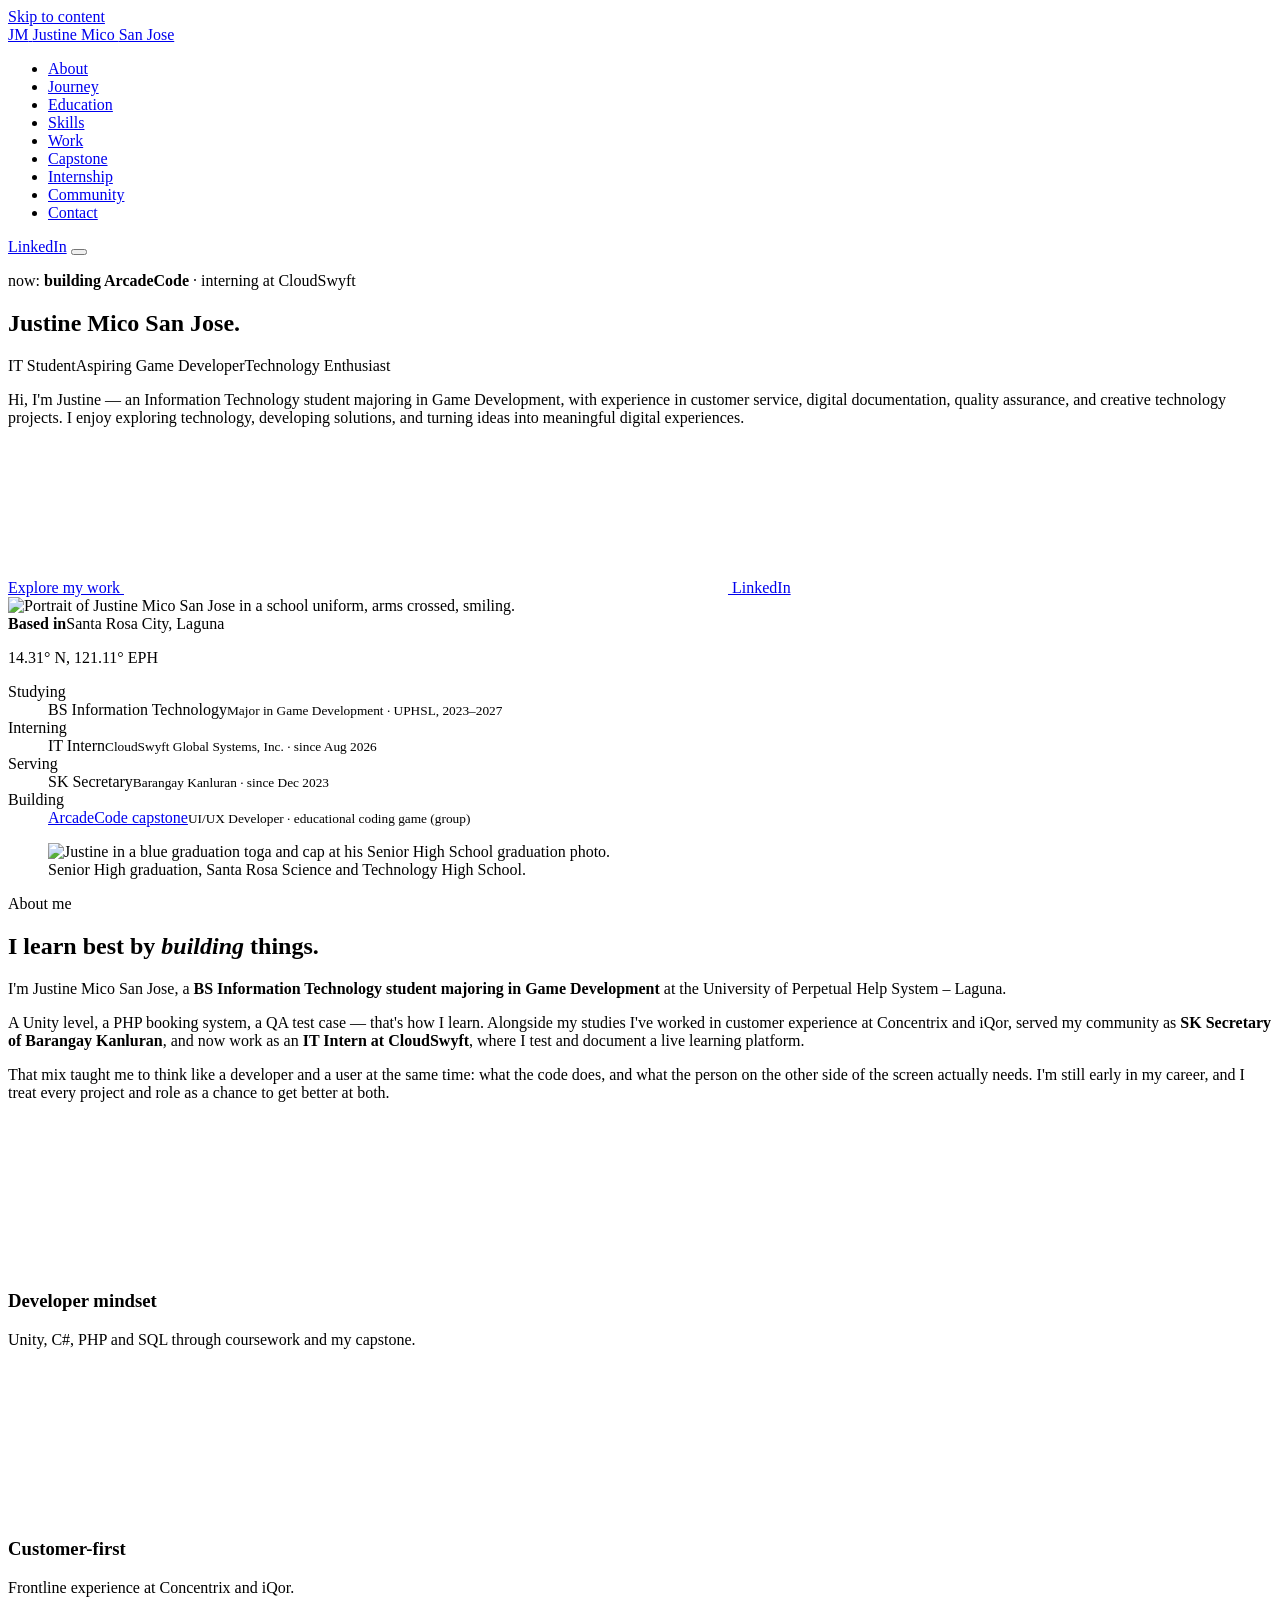
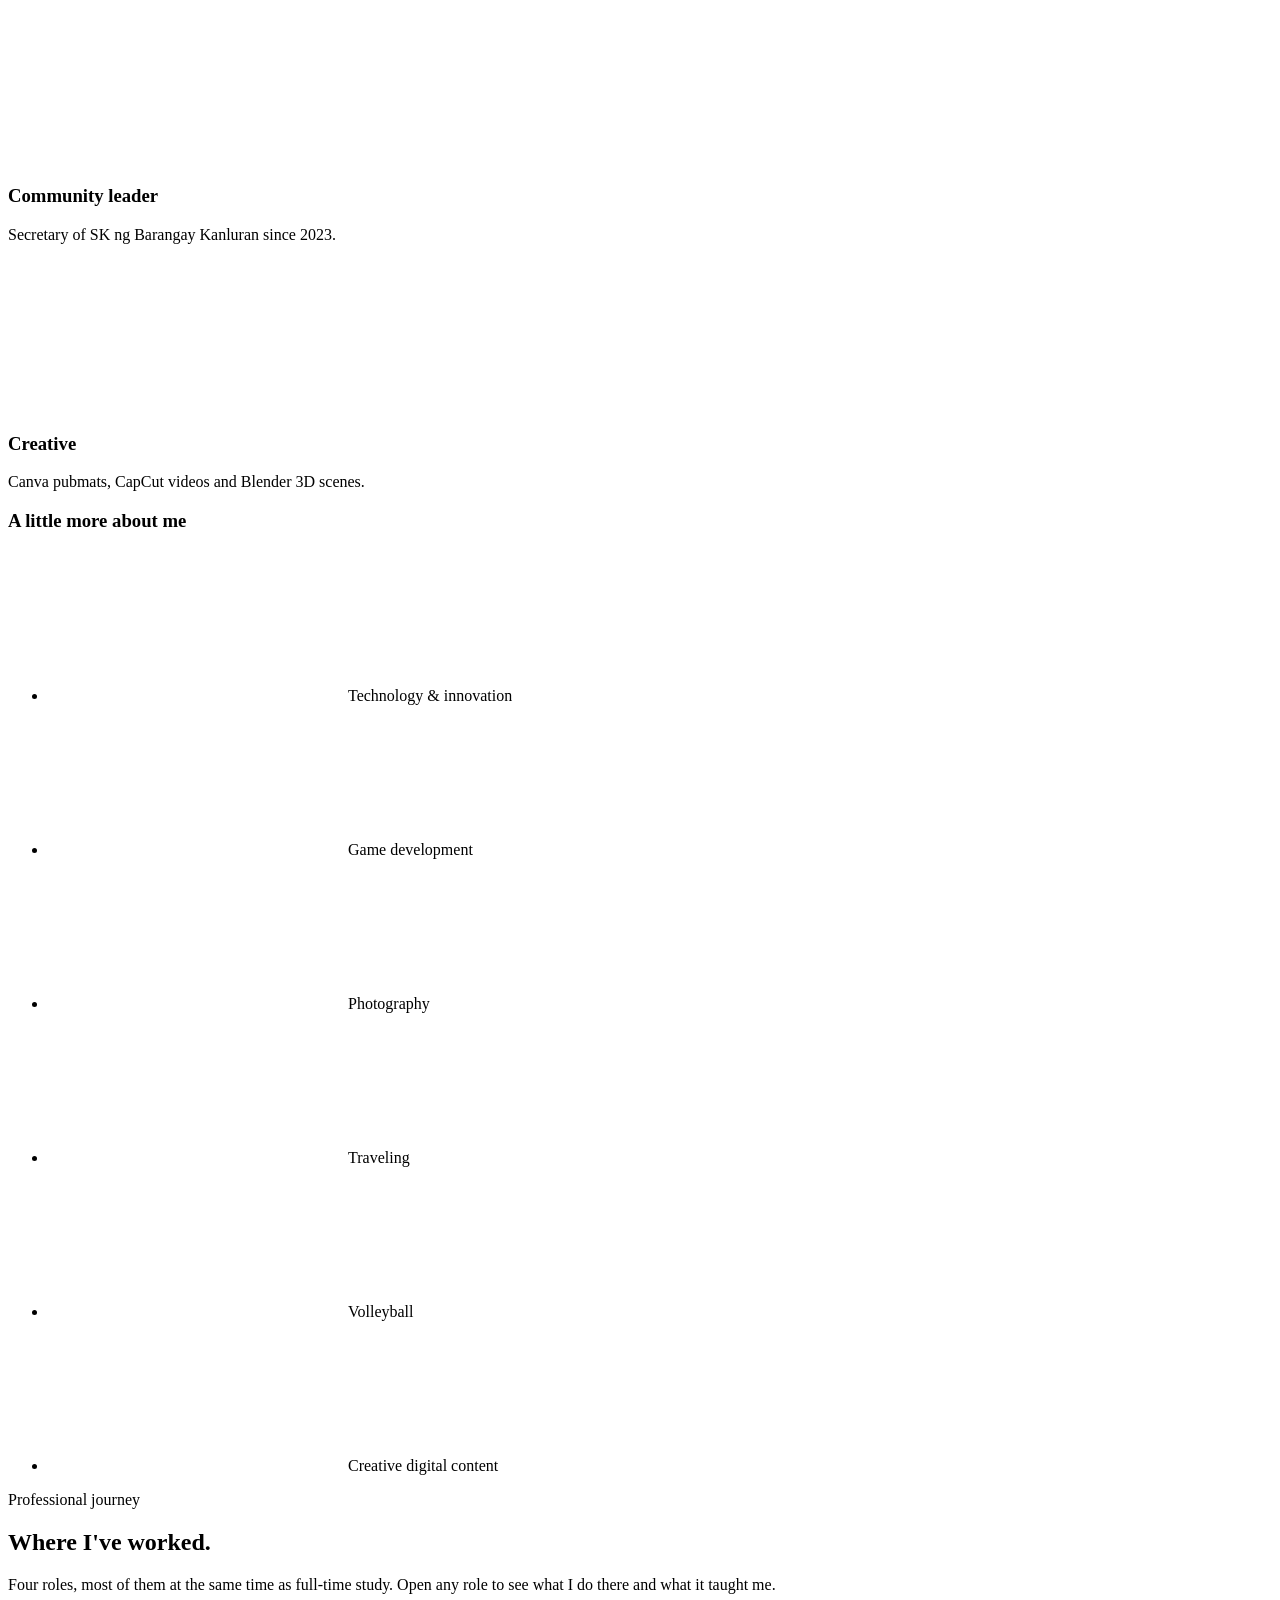
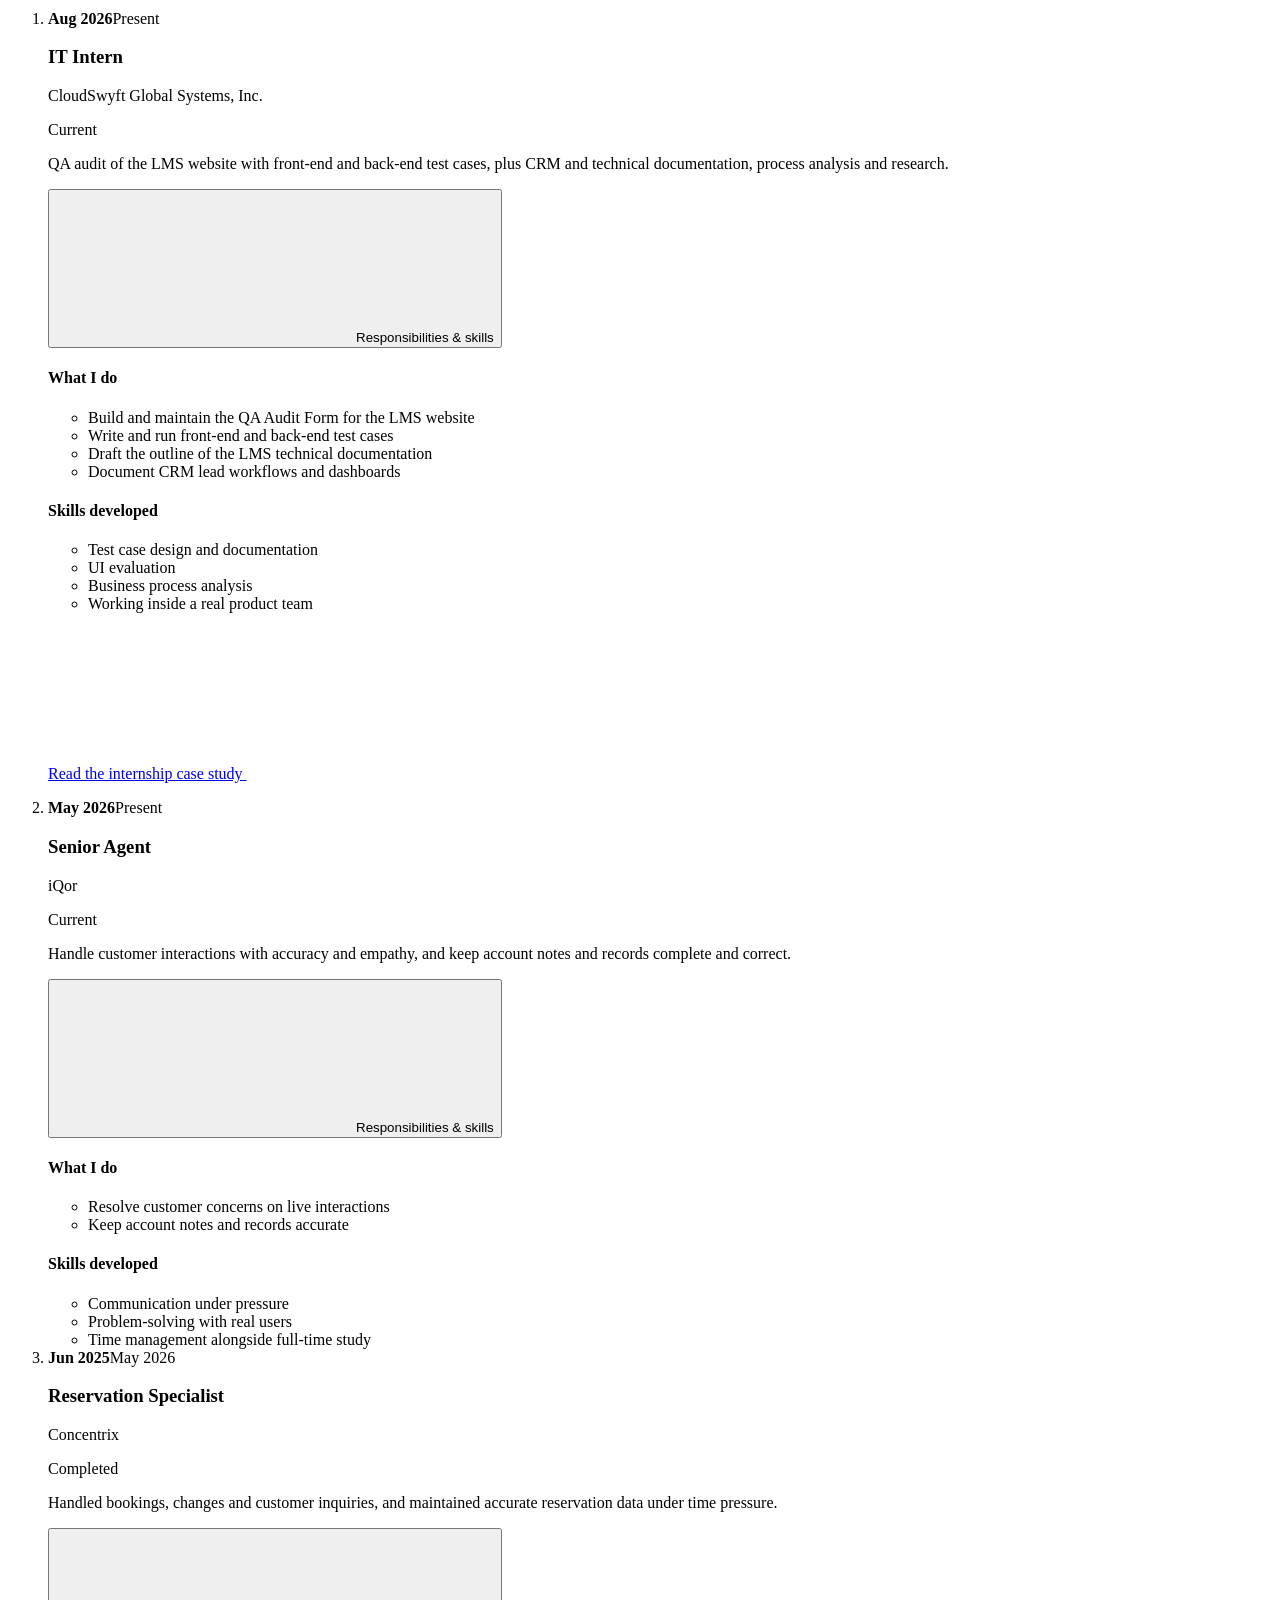
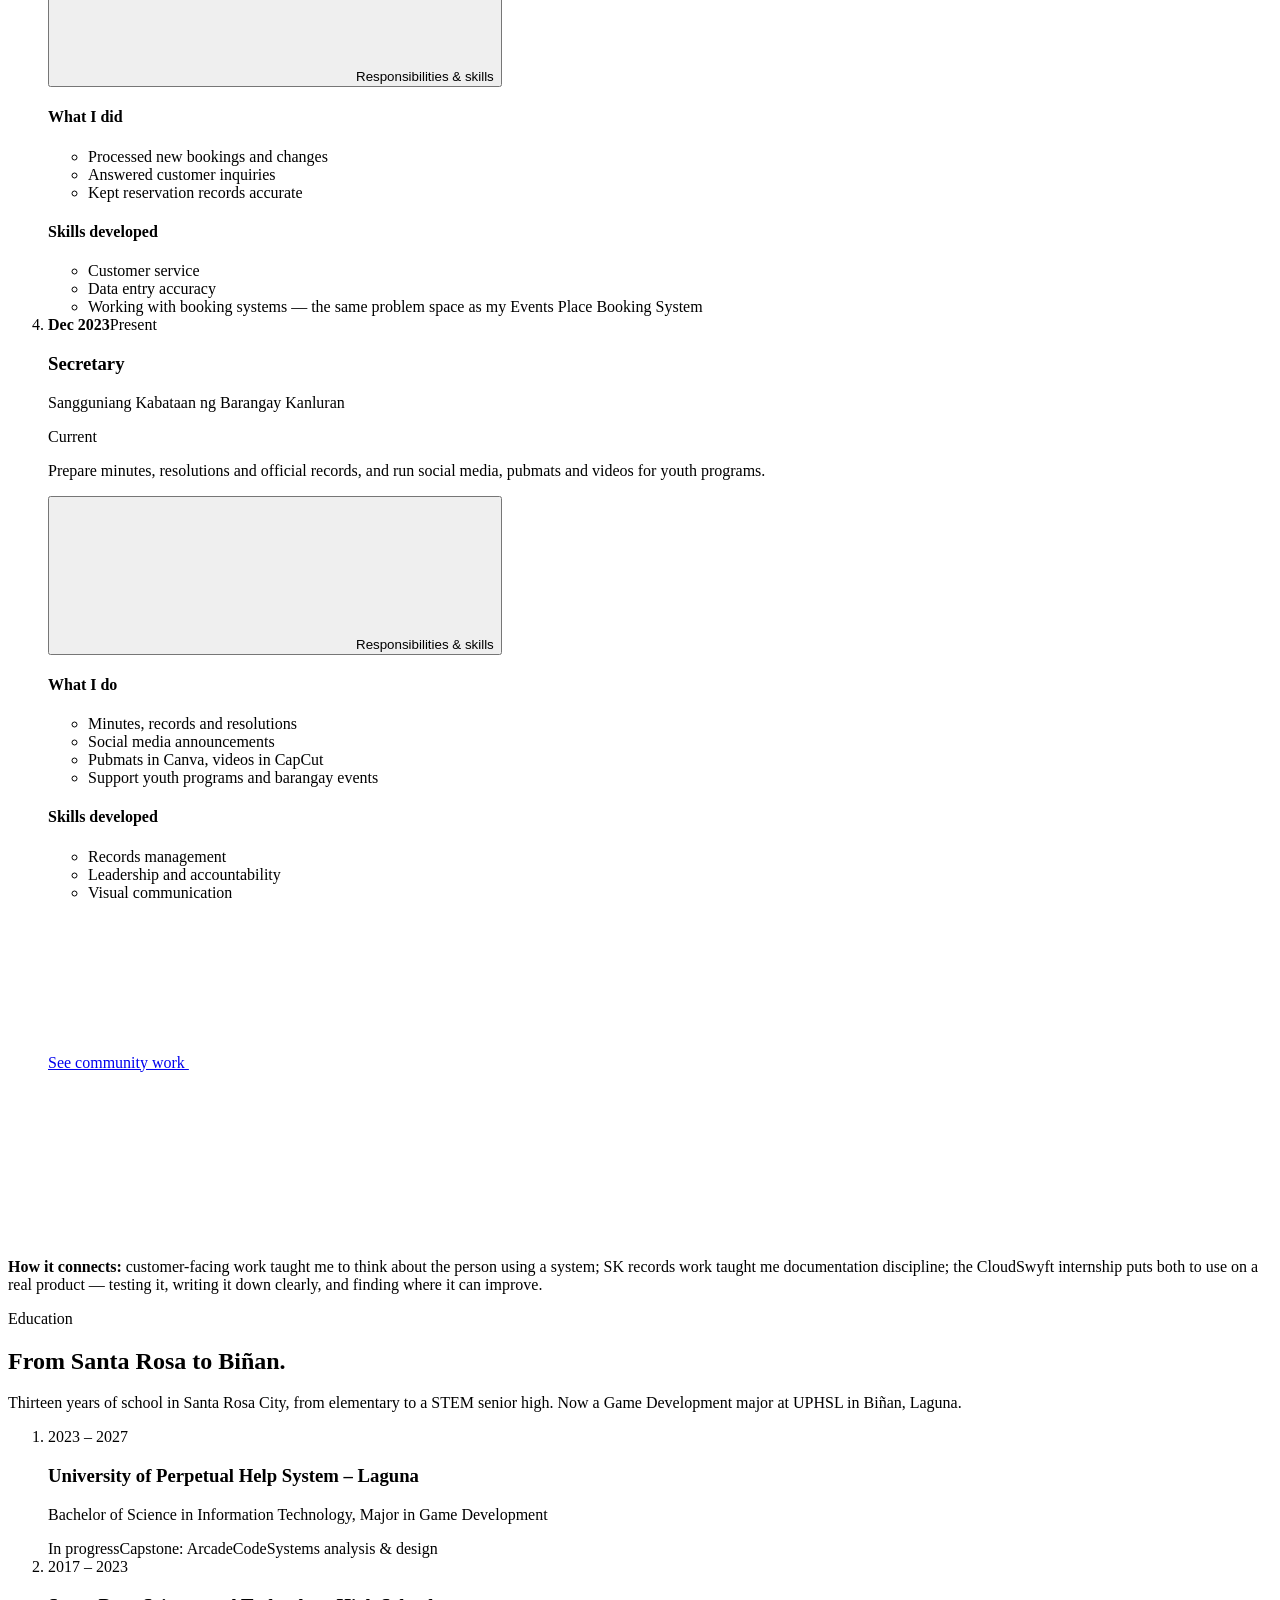
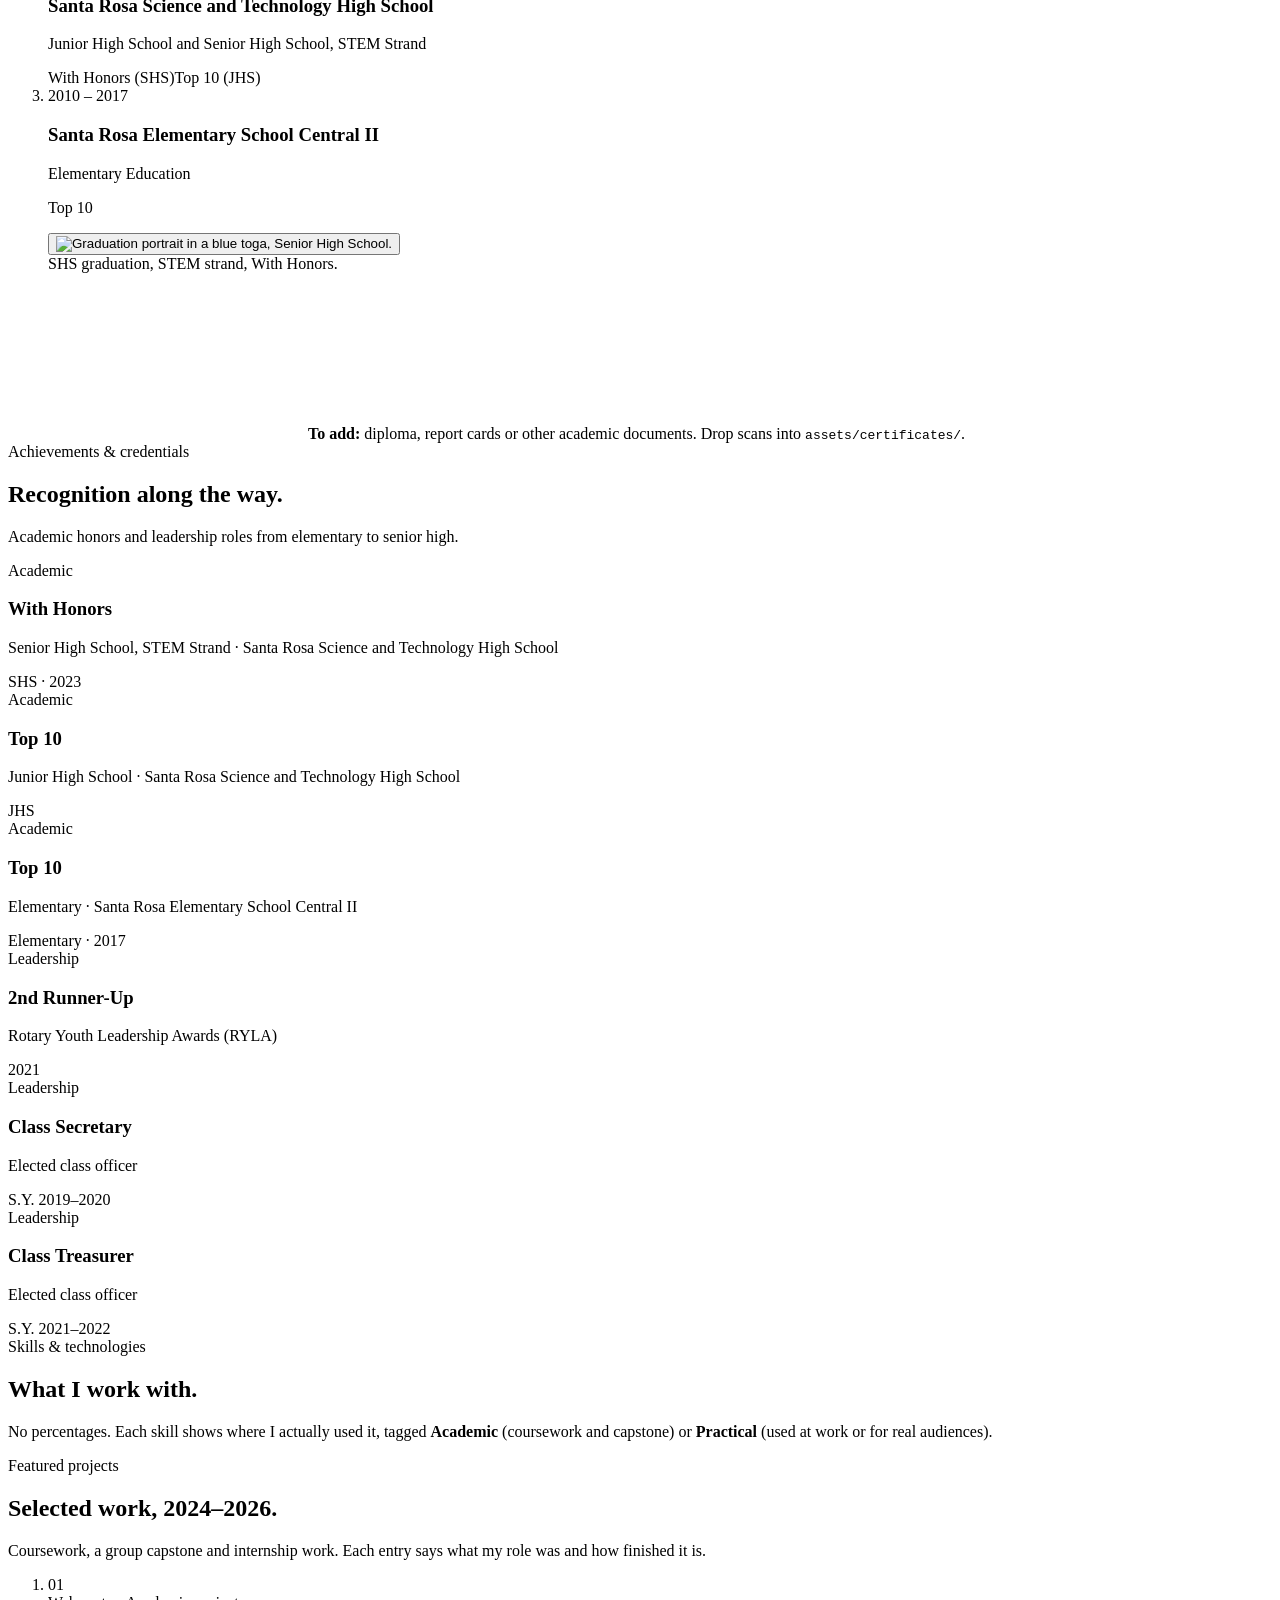
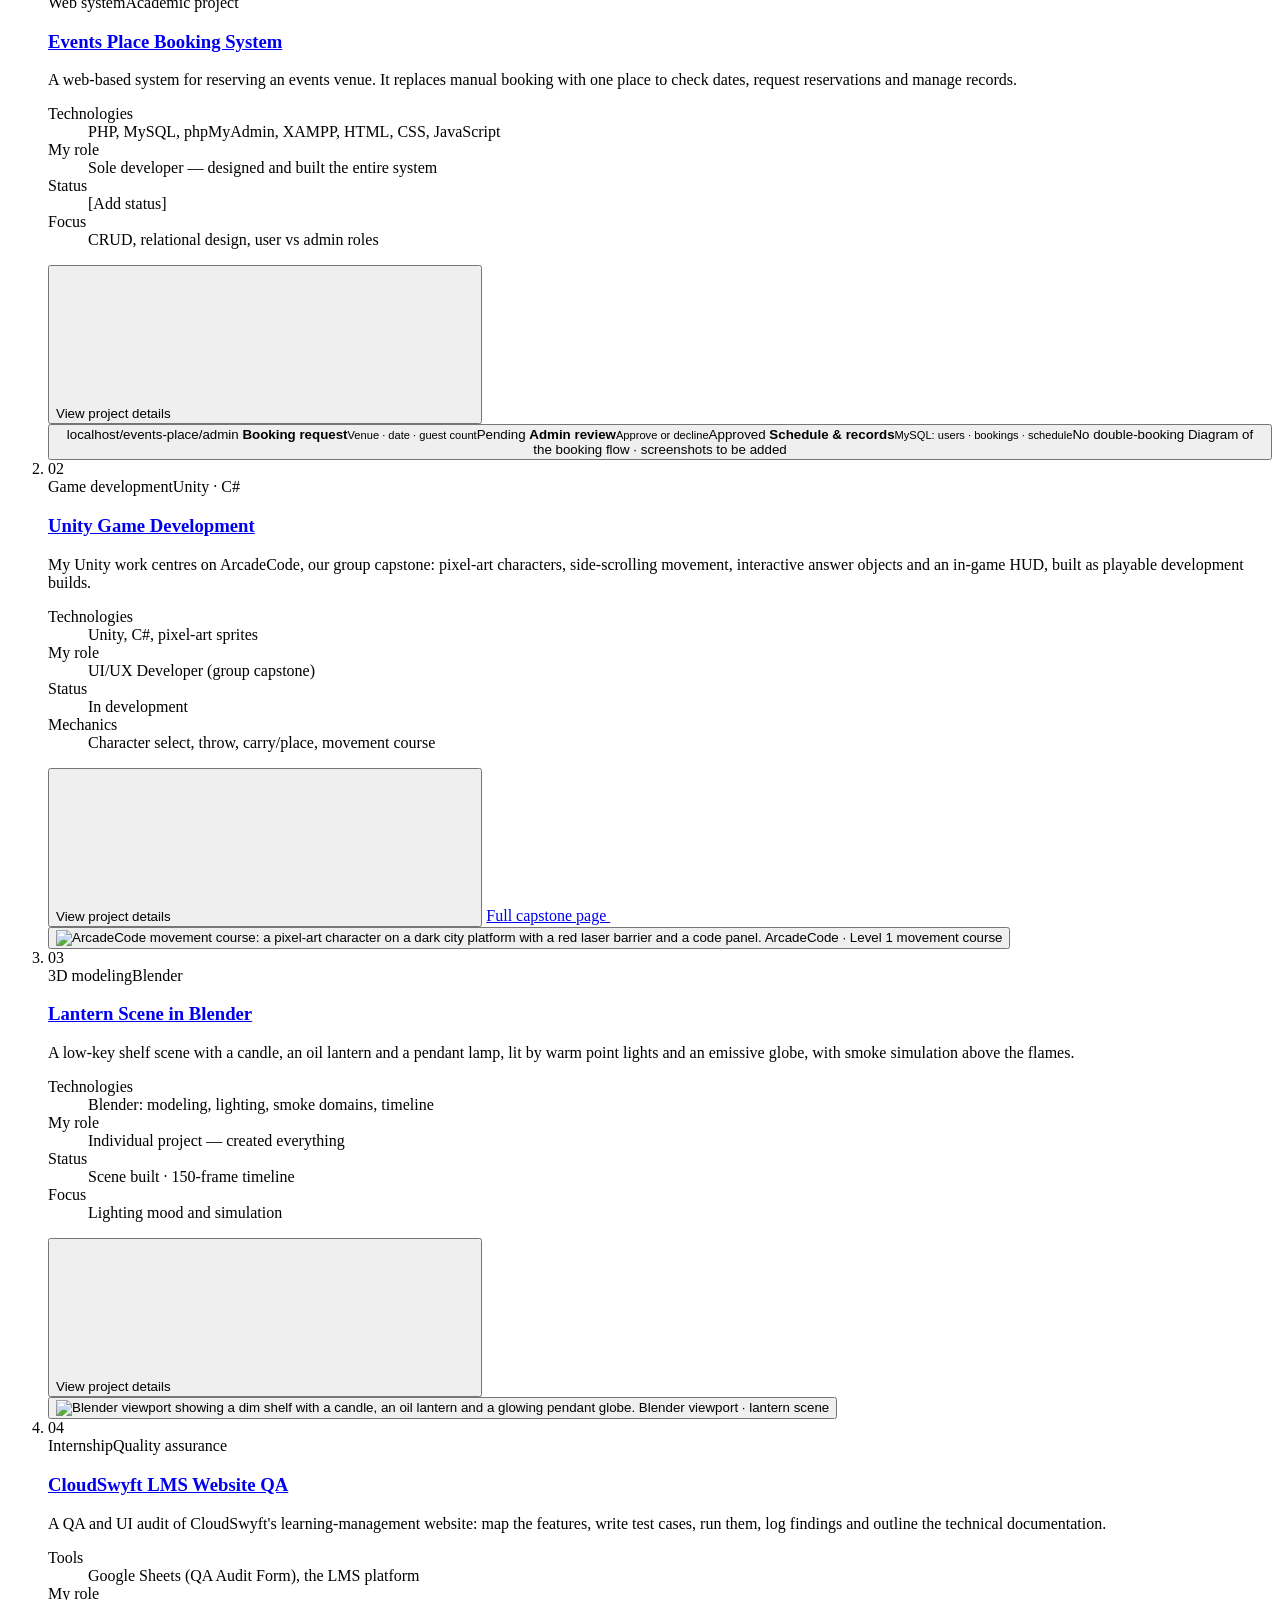
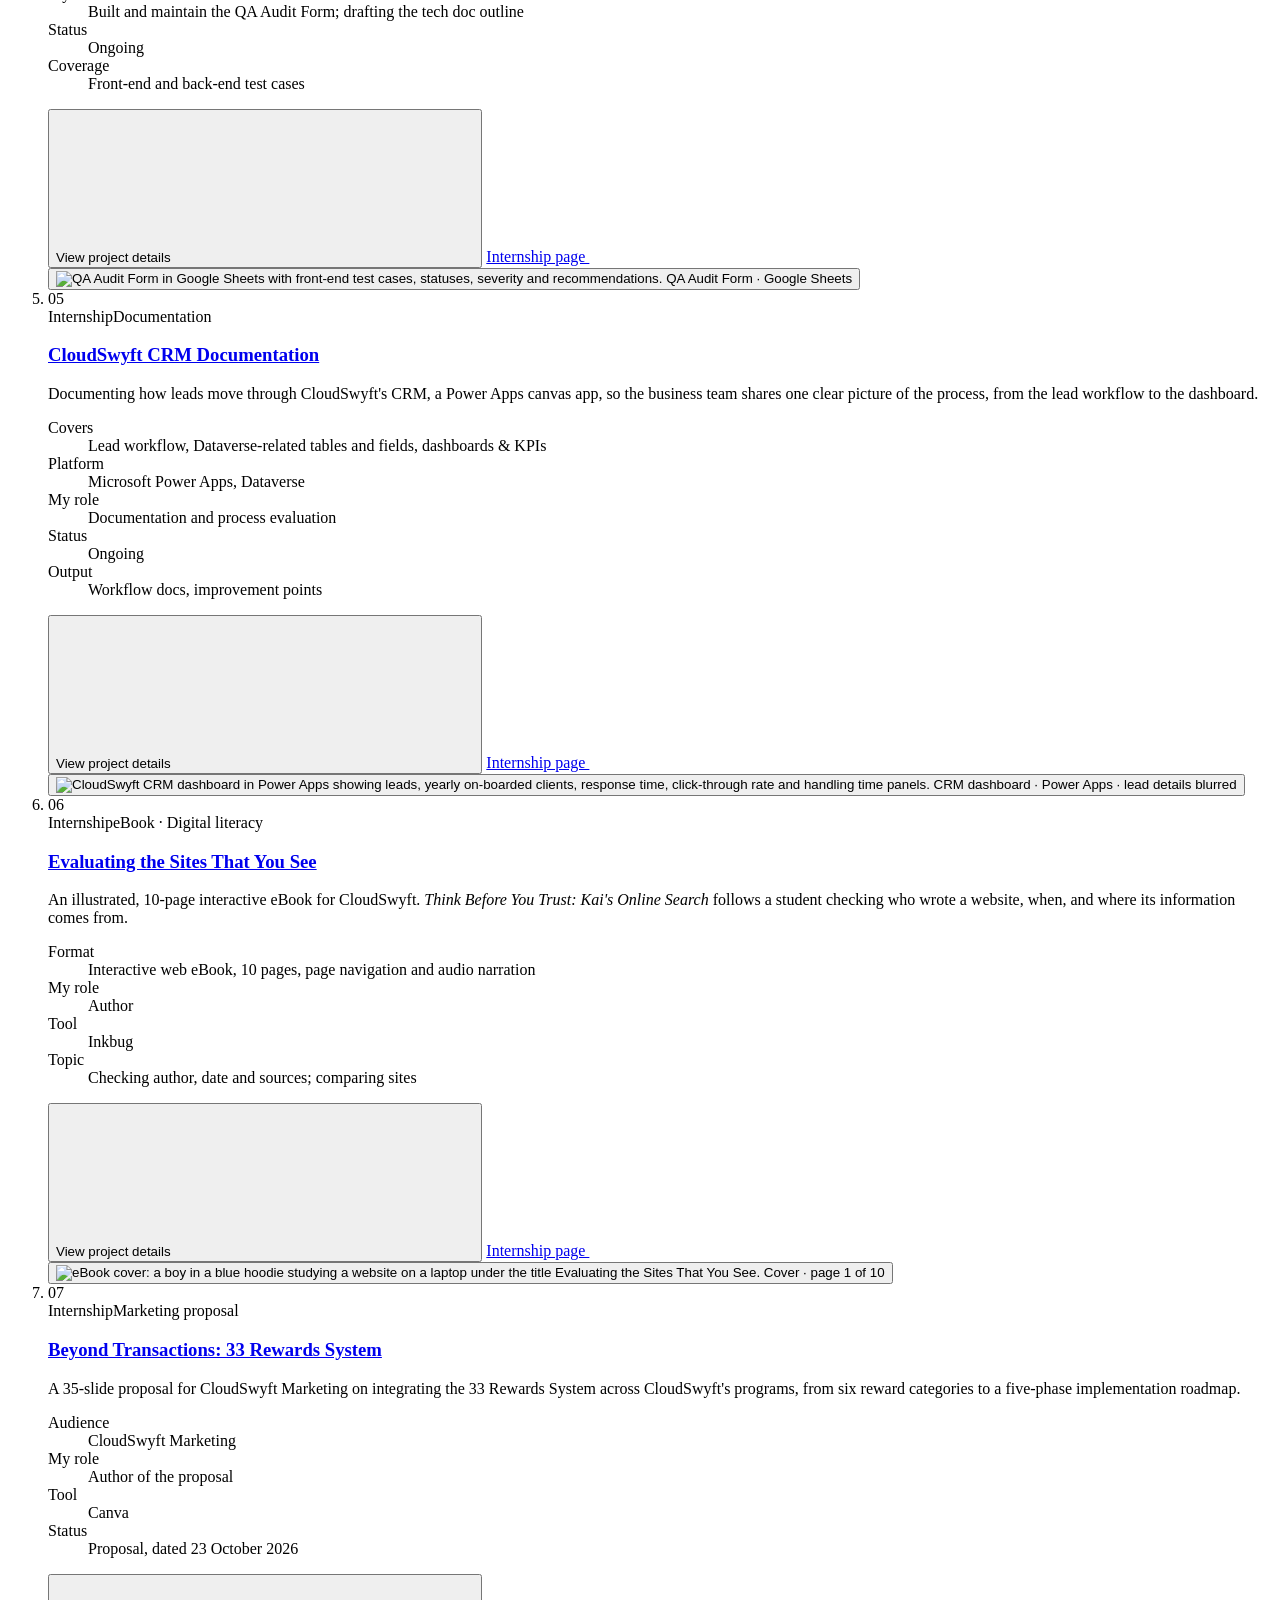
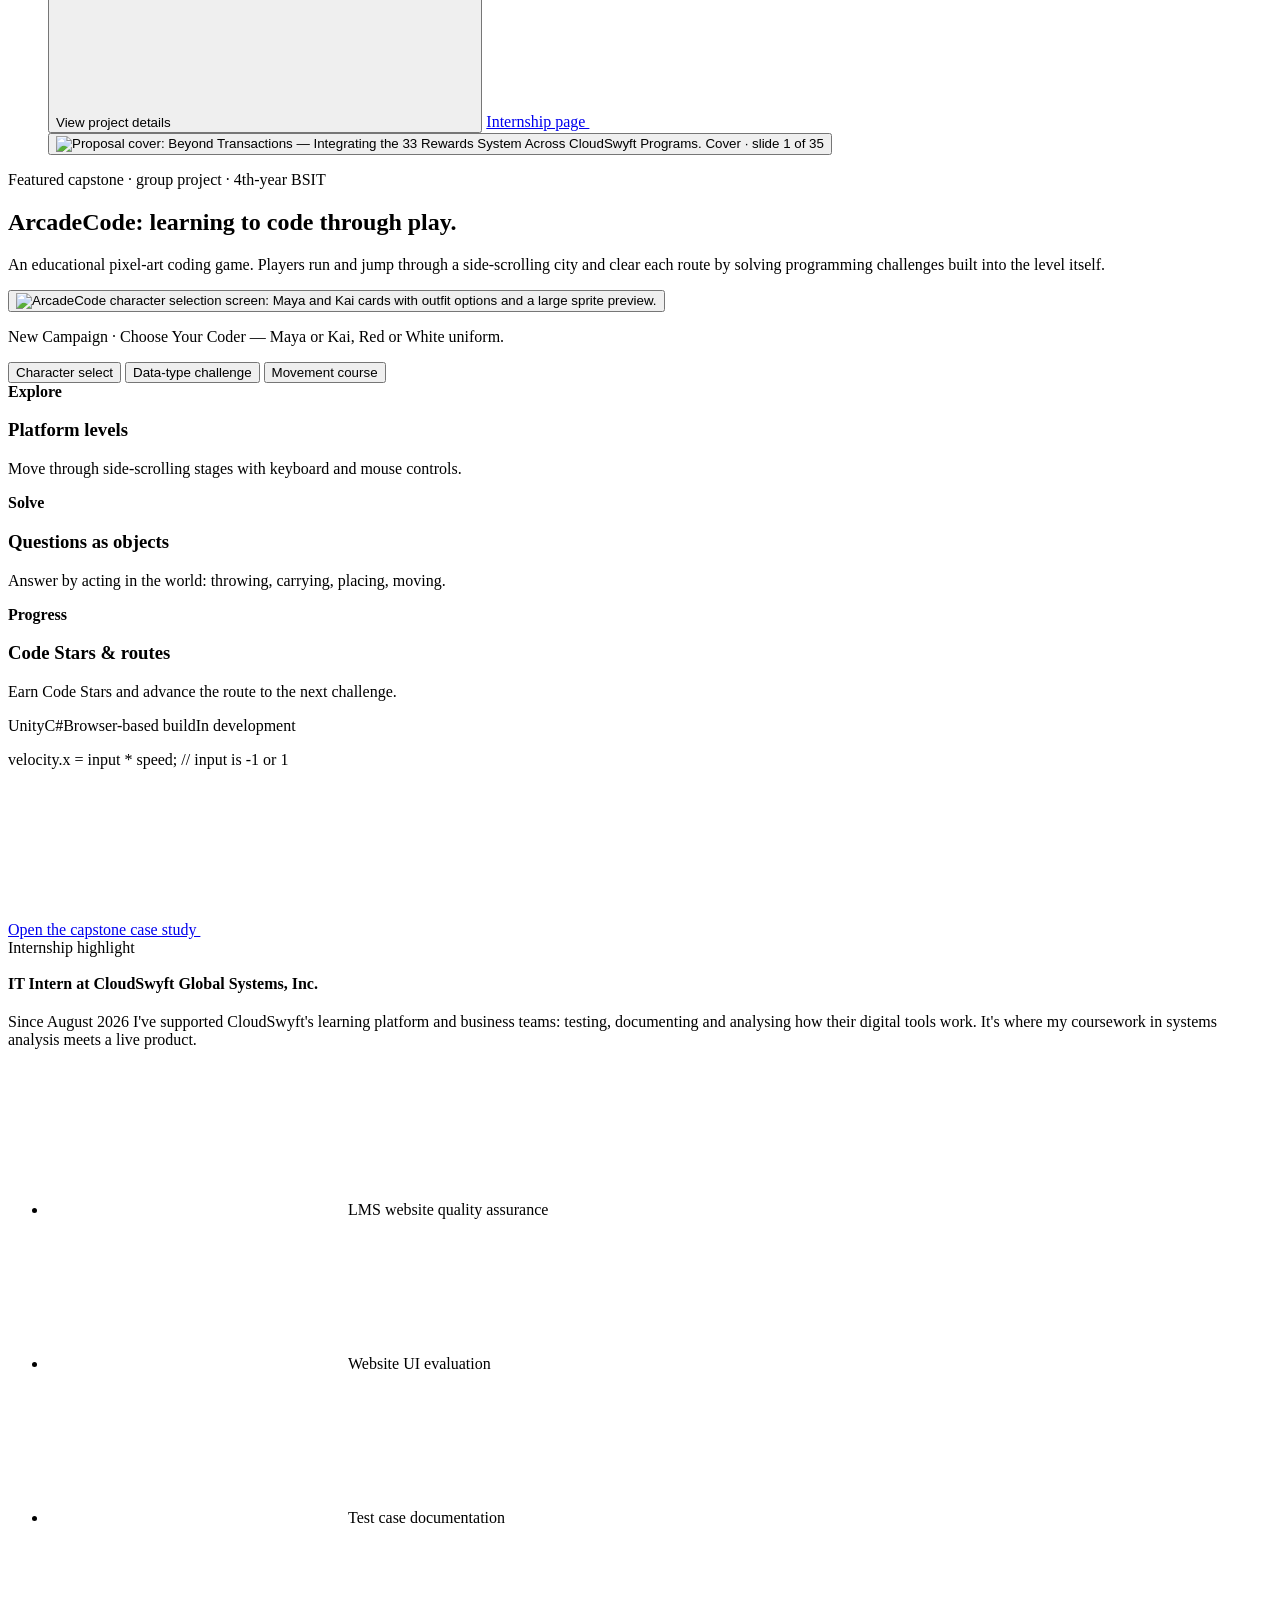
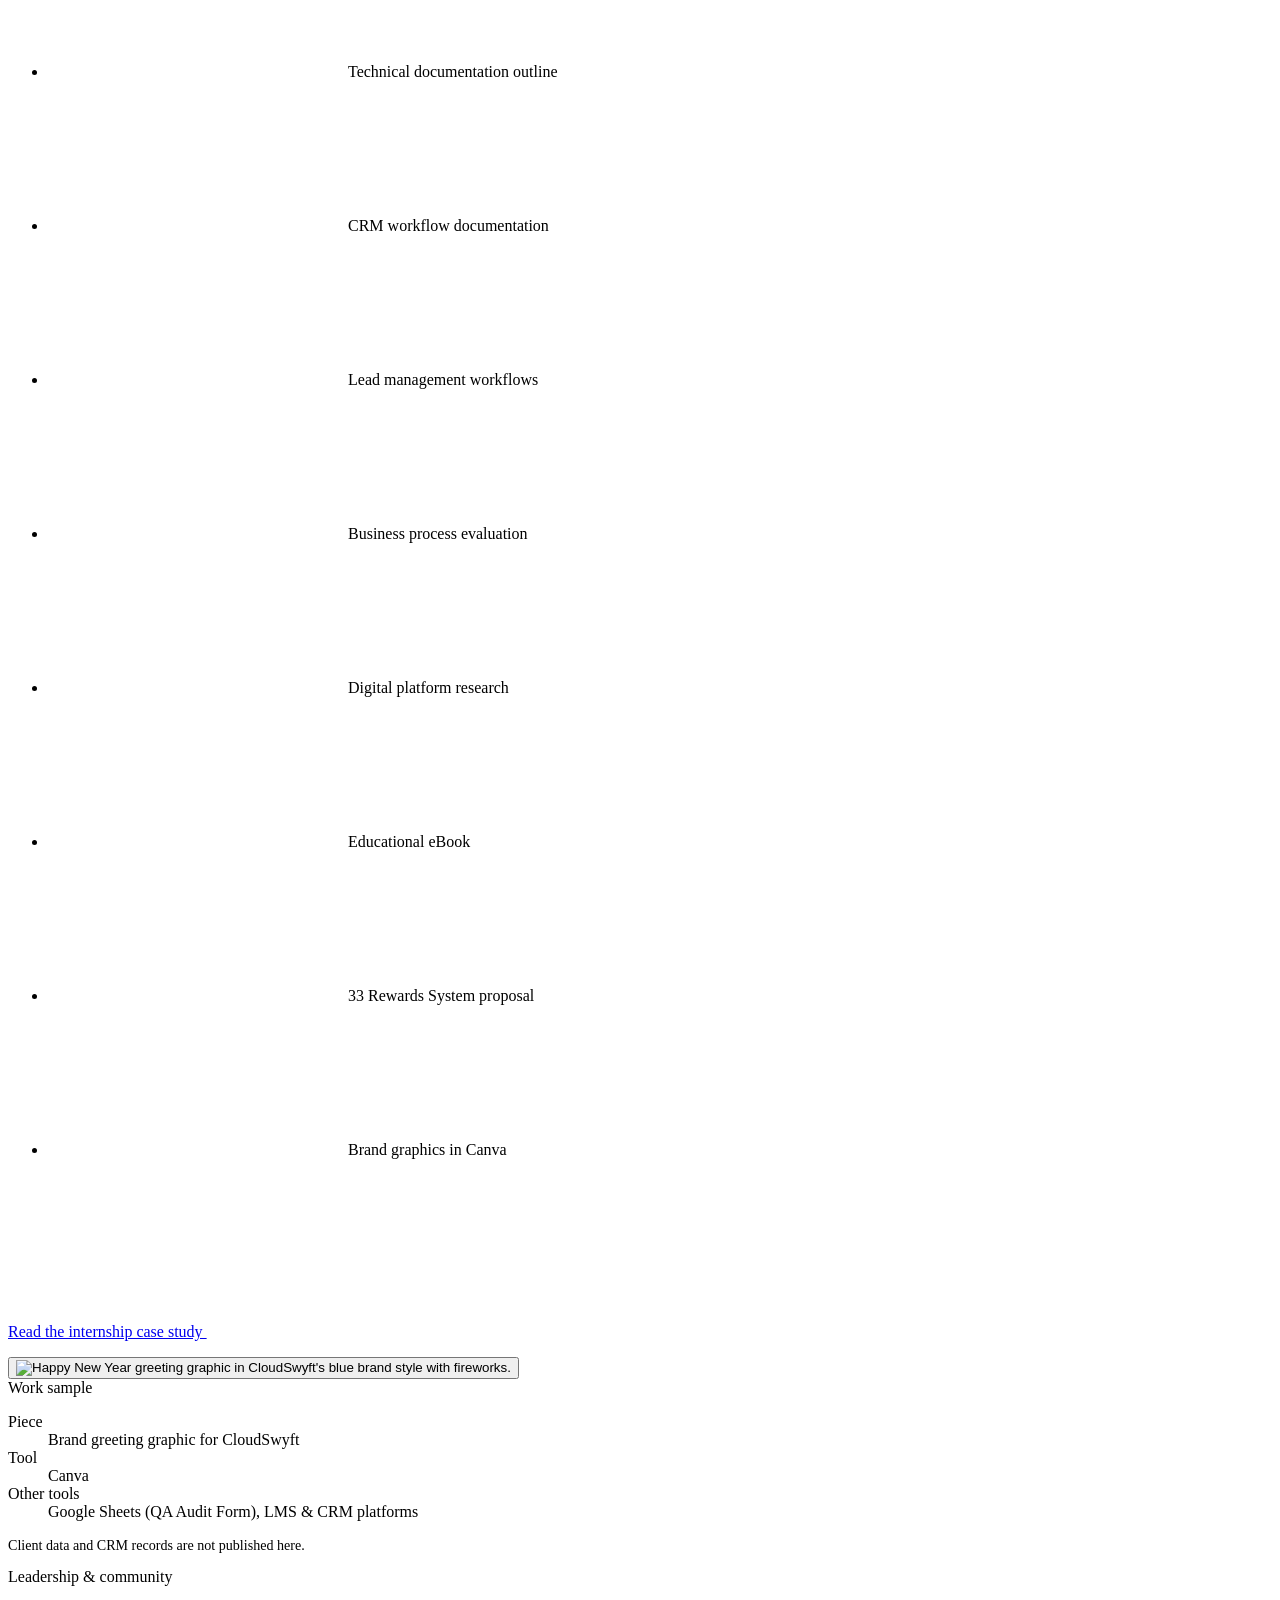
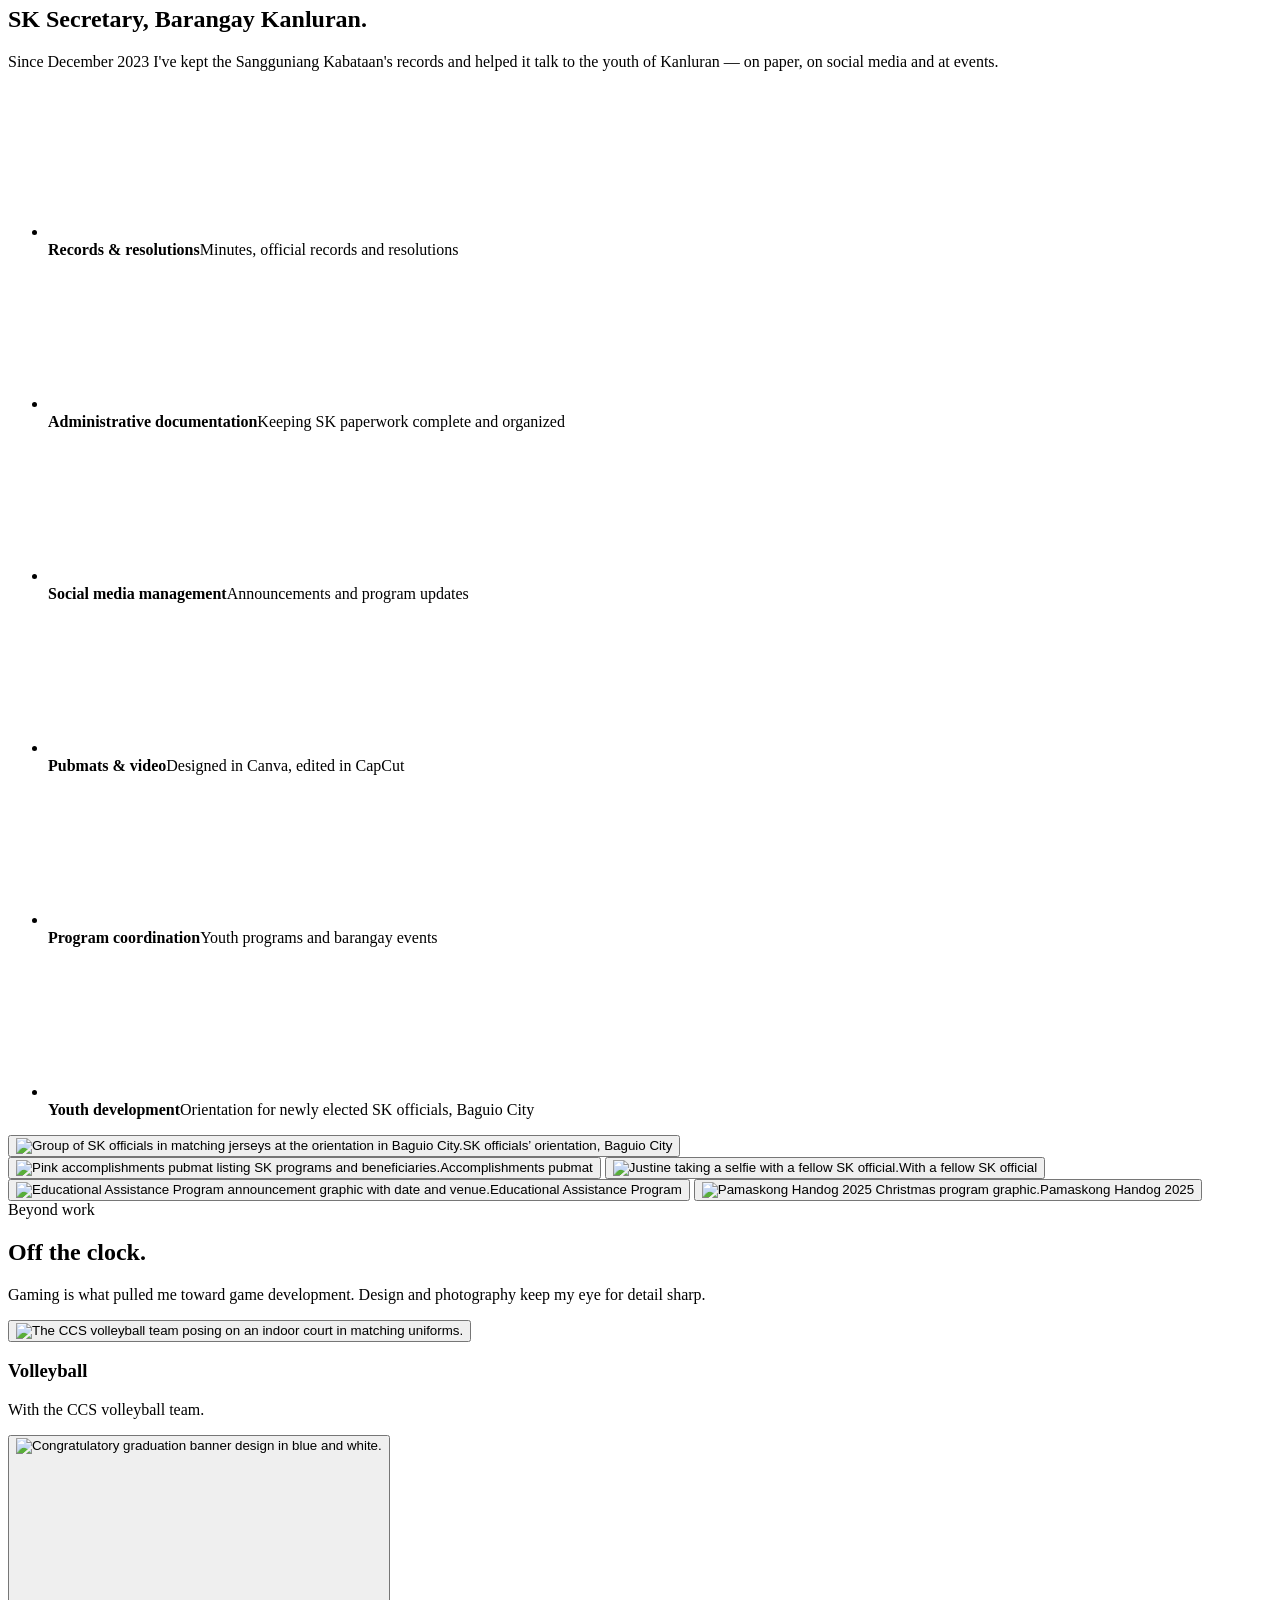
==== index.html @ dabd945a "Add files via upload" ====
<!DOCTYPE html>
<html lang="en">
<head>
  <meta charset="utf-8">
  <meta name="viewport" content="width=device-width, initial-scale=1, viewport-fit=cover">
  <title>Justine Mico San Jose</title>
  <meta name="claude:viewport-fit-sides" content="cover">
  <meta name="description" content="Portfolio of Justine Mico San Jose — BS Information Technology student majoring in Game Development at UPHSL, IT Intern at CloudSwyft, and builder of ArcadeCode, an educational pixel-art coding game.">
  <meta name="author" content="Justine Mico San Jose">
  <meta name="theme-color" content="#ffffff">
  <meta property="og:type" content="website">
  <meta property="og:title" content="Justine Mico San Jose — IT Student & Aspiring Game Developer">
  <meta property="og:description" content="Projects, capstone, internship work and experience of an IT student majoring in Game Development.">
  <meta property="og:image" content="assets/capstone/character-selection.jpg">
  <link rel="icon" href="assets/icons/favicon.svg" type="image/svg+xml">
  <link rel="preconnect" href="https://fonts.googleapis.com">
  <link rel="preconnect" href="https://fonts.gstatic.com" crossorigin>
  <link rel="stylesheet" href="https://fonts.googleapis.com/css2?family=Inter:wght@400;500;600;700&family=Plus+Jakarta+Sans:wght@600;700;800&family=Space+Grotesk:wght@500;600&display=swap">
  <link rel="stylesheet" href="css/style.css">
  <link rel="stylesheet" href="css/responsive.css">
</head>
<body>
<a class="skip-link" href="#main">Skip to content</a>

<!-- ================= NAVIGATION ================= -->
<header class="nav" id="top">
  <div class="wrap nav__inner">
    <a class="brand" href="#hero" aria-label="Justine Mico San Jose, back to top">
      <span class="brand__mark">JM</span>
      <span class="brand__name">Justine Mico <span>San Jose</span></span>
    </a>
    <nav aria-label="Primary">
      <ul class="nav__links" id="nav-links">
        <li><a href="#about">About</a></li>
        <li><a href="#journey">Journey</a></li>
        <li><a href="#education">Education</a></li>
        <li><a href="#skills">Skills</a></li>
        <li><a href="#work">Work</a></li>
        <li><a href="#capstone">Capstone</a></li>
        <li><a href="#internship">Internship</a></li>
        <li><a href="#community">Community</a></li>
        <li><a href="#contact">Contact</a></li>
      </ul>
    </nav>
    <a class="btn btn--dark btn--sm nav__cta" href="https://www.linkedin.com/in/justine-mico-san-jose-74b250168/" target="_blank" rel="noopener">LinkedIn</a>
    <button class="nav__toggle" type="button" aria-controls="nav-links" aria-expanded="false" aria-label="Open menu"><span></span></button>
  </div>
</header>

<main id="main">

<!-- ================= 1. HERO ================= -->
<section class="hero" id="hero" aria-labelledby="hero-title">
  <div class="wrap">
    <p class="hero__status"><span class="dot" aria-hidden="true"></span> now: <b>building ArcadeCode</b> · interning at CloudSwyft</p>

    <div class="hero__grid">
      <div>
        <h1 class="hero__name" id="hero-title">
          <span class="line"><span>Justine</span></span>
          <span class="line"><span class="outline">Mico</span></span>
          <span class="line"><span>San Jose<span class="accent">.</span></span></span>
        </h1>
        <p class="hero__roles"><span>IT Student</span><span>Aspiring Game Developer</span><span>Technology Enthusiast</span></p>
        <p class="hero__intro">Hi, I'm Justine — an Information Technology student majoring in Game Development, with experience in customer service, digital documentation, quality assurance, and creative technology projects. I enjoy exploring technology, developing solutions, and turning ideas into meaningful digital experiences.</p>
        <div class="hero__actions">
          <a class="btn btn--primary" href="#work">Explore my work <svg aria-hidden="true"><use href="#i-arrow"/></svg></a>
          <a class="btn btn--ghost" href="https://www.linkedin.com/in/justine-mico-san-jose-74b250168/" target="_blank" rel="noopener"><svg aria-hidden="true"><use href="#i-linkedin"/></svg> LinkedIn</a>
          <!-- Shown automatically once SITE.cv is set in js/main.js -->
          <a class="btn btn--ghost" href="#" data-cv-link hidden download><svg aria-hidden="true"><use href="#i-download"/></svg> Download CV</a>
        </div>
      </div>

      <div class="hero__portrait">
        <div class="portrait-frame">
          <img src="assets/images/justine-portrait.jpg" width="638" height="952" alt="Portrait of Justine Mico San Jose in a school uniform, arms crossed, smiling." fetchpriority="high">
        </div>
        <div class="portrait-tag"><b>Based in</b>Santa Rosa City, Laguna</div>
        <p class="portrait-coord" aria-hidden="true"><span>14.31° N, 121.11° E</span><span>PH</span></p>
      </div>
    </div>

    <dl class="hero__facts">
      <div class="fact"><dt>Studying</dt><dd>BS Information Technology<small>Major in Game Development · UPHSL, 2023–2027</small></dd></div>
      <div class="fact"><dt>Interning</dt><dd>IT Intern<small>CloudSwyft Global Systems, Inc. · since Aug 2026</small></dd></div>
      <div class="fact"><dt>Serving</dt><dd>SK Secretary<small>Barangay Kanluran · since Dec 2023</small></dd></div>
      <div class="fact"><dt>Building</dt><dd><a href="projects/capstone.html">ArcadeCode capstone</a><small>UI/UX Developer · educational coding game (group)</small></dd></div>
    </dl>
  </div>
</section>

<!-- ================= 2. ABOUT ================= -->
<section class="section section--paper" id="about" aria-labelledby="about-title">
  <div class="wrap about">
    <div class="about__photo reveal">
      <figure>
        <div class="frame"><img src="assets/images/shs-graduation.jpg" width="561" height="808" loading="lazy" alt="Justine in a blue graduation toga and cap at his Senior High School graduation photo."></div>
        <figcaption>Senior High graduation, Santa Rosa Science and Technology High School.</figcaption>
      </figure>
    </div>
    <div class="about__body">
      <span class="eyebrow">About me</span>
      <h2 id="about-title">I learn best by <em>building</em> things.</h2>
      <div class="prose reveal">
        <p>I'm Justine Mico San Jose, a <strong>BS Information Technology student majoring in Game Development</strong> at the University of Perpetual Help System – Laguna.</p>
        <p>A Unity level, a PHP booking system, a QA test case — that's how I learn. Alongside my studies I've worked in customer experience at Concentrix and iQor, served my community as <strong>SK Secretary of Barangay Kanluran</strong>, and now work as an <strong>IT Intern at CloudSwyft</strong>, where I test and document a live learning platform.</p>
        <p>That mix taught me to think like a developer and a user at the same time: what the code does, and what the person on the other side of the screen actually needs. I'm still early in my career, and I treat every project and role as a chance to get better at both.</p>
      </div>

      <div class="pillars reveal">
        <div class="pillar"><svg aria-hidden="true"><use href="#i-code"/></svg><h3>Developer mindset</h3><p>Unity, C#, PHP and SQL through coursework and my capstone.</p></div>
        <div class="pillar"><svg aria-hidden="true"><use href="#i-headset"/></svg><h3>Customer-first</h3><p>Frontline experience at Concentrix and iQor.</p></div>
        <div class="pillar"><svg aria-hidden="true"><use href="#i-users"/></svg><h3>Community leader</h3><p>Secretary of SK ng Barangay Kanluran since 2023.</p></div>
        <div class="pillar"><svg aria-hidden="true"><use href="#i-palette"/></svg><h3>Creative</h3><p>Canva pubmats, CapCut videos and Blender 3D scenes.</p></div>
      </div>

      <div class="more-me reveal">
        <h3>A little more about me</h3>
        <ul class="interest-row">
          <li><svg aria-hidden="true"><use href="#i-cpu"/></svg>Technology &amp; innovation</li>
          <li><svg aria-hidden="true"><use href="#i-gamepad"/></svg>Game development</li>
          <li><svg aria-hidden="true"><use href="#i-camera"/></svg>Photography</li>
          <li><svg aria-hidden="true"><use href="#i-plane"/></svg>Traveling</li>
          <li><svg aria-hidden="true"><use href="#i-ball"/></svg>Volleyball</li>
          <li><svg aria-hidden="true"><use href="#i-video"/></svg>Creative digital content</li>
        </ul>
      </div>
    </div>
  </div>
</section>

<!-- ================= 3. PROFESSIONAL JOURNEY ================= -->
<section class="section" id="journey" aria-labelledby="journey-title">
  <div class="wrap">
    <div class="section-head">
      <div>
        <span class="eyebrow">Professional journey</span>
        <h2 id="journey-title">Where I've worked.</h2>
      </div>
      <p>Four roles, most of them at the same time as full-time study. Open any role to see what I do there and what it taught me.</p>
    </div>

    <ol class="timeline">
      <li class="tl-item is-current reveal">
        <div class="tl-when"><b>Aug 2026</b>Present</div>
        <article class="tl-card">
          <div class="tl-card__head">
            <div><h3>IT Intern</h3><p class="org">CloudSwyft Global Systems, Inc.</p></div>
            <span class="chip chip--teal">Current</span>
          </div>
          <p class="summary">QA audit of the LMS website with front-end and back-end test cases, plus CRM and technical documentation, process analysis and research.</p>
          <button class="tl-toggle" type="button" aria-expanded="false" aria-controls="tl-1"><svg aria-hidden="true"><use href="#i-plus"/></svg>Responsibilities &amp; skills</button>
          <div class="tl-detail" id="tl-1"><div><div class="cols">
            <div><h4>What I do</h4><ul><li>Build and maintain the QA Audit Form for the LMS website</li><li>Write and run front-end and back-end test cases</li><li>Draft the outline of the LMS technical documentation</li><li>Document CRM lead workflows and dashboards</li></ul></div>
            <div><h4>Skills developed</h4><ul><li>Test case design and documentation</li><li>UI evaluation</li><li>Business process analysis</li><li>Working inside a real product team</li></ul></div>
          </div><p class="tl-link"><a class="text-link" href="projects/cloudswyft.html">Read the internship case study <svg aria-hidden="true"><use href="#i-arrow"/></svg></a></p></div></div>
        </article>
      </li>

      <li class="tl-item is-current reveal">
        <div class="tl-when"><b>May 2026</b>Present</div>
        <article class="tl-card">
          <div class="tl-card__head">
            <div><h3>Senior Agent</h3><p class="org">iQor</p></div>
            <span class="chip chip--teal">Current</span>
          </div>
          <p class="summary">Handle customer interactions with accuracy and empathy, and keep account notes and records complete and correct.</p>
          <button class="tl-toggle" type="button" aria-expanded="false" aria-controls="tl-2"><svg aria-hidden="true"><use href="#i-plus"/></svg>Responsibilities &amp; skills</button>
          <div class="tl-detail" id="tl-2"><div><div class="cols">
            <div><h4>What I do</h4><ul><li>Resolve customer concerns on live interactions</li><li>Keep account notes and records accurate</li></ul></div>
            <div><h4>Skills developed</h4><ul><li>Communication under pressure</li><li>Problem-solving with real users</li><li>Time management alongside full-time study</li></ul></div>
          </div></div></div>
        </article>
      </li>

      <li class="tl-item reveal">
        <div class="tl-when"><b>Jun 2025</b>May 2026</div>
        <article class="tl-card">
          <div class="tl-card__head">
            <div><h3>Reservation Specialist</h3><p class="org">Concentrix</p></div>
            <span class="chip">Completed</span>
          </div>
          <p class="summary">Handled bookings, changes and customer inquiries, and maintained accurate reservation data under time pressure.</p>
          <button class="tl-toggle" type="button" aria-expanded="false" aria-controls="tl-3"><svg aria-hidden="true"><use href="#i-plus"/></svg>Responsibilities &amp; skills</button>
          <div class="tl-detail" id="tl-3"><div><div class="cols">
            <div><h4>What I did</h4><ul><li>Processed new bookings and changes</li><li>Answered customer inquiries</li><li>Kept reservation records accurate</li></ul></div>
            <div><h4>Skills developed</h4><ul><li>Customer service</li><li>Data entry accuracy</li><li>Working with booking systems — the same problem space as my Events Place Booking System</li></ul></div>
          </div></div></div>
        </article>
      </li>

      <li class="tl-item is-current reveal">
        <div class="tl-when"><b>Dec 2023</b>Present</div>
        <article class="tl-card">
          <div class="tl-card__head">
            <div><h3>Secretary</h3><p class="org">Sangguniang Kabataan ng Barangay Kanluran</p></div>
            <span class="chip chip--teal">Current</span>
          </div>
          <p class="summary">Prepare minutes, resolutions and official records, and run social media, pubmats and videos for youth programs.</p>
          <button class="tl-toggle" type="button" aria-expanded="false" aria-controls="tl-4"><svg aria-hidden="true"><use href="#i-plus"/></svg>Responsibilities &amp; skills</button>
          <div class="tl-detail" id="tl-4"><div><div class="cols">
            <div><h4>What I do</h4><ul><li>Minutes, records and resolutions</li><li>Social media announcements</li><li>Pubmats in Canva, videos in CapCut</li><li>Support youth programs and barangay events</li></ul></div>
            <div><h4>Skills developed</h4><ul><li>Records management</li><li>Leadership and accountability</li><li>Visual communication</li></ul></div>
          </div><p class="tl-link"><a class="text-link" href="#community">See community work <svg aria-hidden="true"><use href="#i-arrow"/></svg></a></p></div></div>
        </article>
      </li>
    </ol>

    <div class="journey-bridge reveal">
      <svg aria-hidden="true"><use href="#i-link"/></svg>
      <p><strong>How it connects:</strong> customer-facing work taught me to think about the person using a system; SK records work taught me documentation discipline; the CloudSwyft internship puts both to use on a real product — testing it, writing it down clearly, and finding where it can improve.</p>
    </div>
  </div>
</section>

<!-- ================= 4. EDUCATION ================= -->
<section class="section section--paper" id="education" aria-labelledby="edu-title">
  <div class="wrap">
    <div class="section-head">
      <div>
        <span class="eyebrow">Education</span>
        <h2 id="edu-title">From Santa Rosa to Biñan.</h2>
      </div>
      <p>Thirteen years of school in Santa Rosa City, from elementary to a STEM senior high. Now a Game Development major at UPHSL in Biñan, Laguna.</p>
    </div>

    <div class="edu-grid">
      <ol class="edu-list">
        <li class="edu reveal">
          <div class="edu__years">2023 – 2027</div>
          <div>
            <h3>University of Perpetual Help System – Laguna</h3>
            <p class="deg">Bachelor of Science in Information Technology, Major in Game Development</p>
            <div class="chips"><span class="chip chip--blue">In progress</span><span class="chip">Capstone: ArcadeCode</span><span class="chip">Systems analysis &amp; design</span></div>
          </div>
        </li>
        <li class="edu reveal">
          <div class="edu__years">2017 – 2023</div>
          <div>
            <h3>Santa Rosa Science and Technology High School</h3>
            <p class="deg">Junior High School and Senior High School, STEM Strand</p>
            <div class="chips"><span class="chip chip--teal">With Honors (SHS)</span><span class="chip chip--teal">Top 10 (JHS)</span></div>
          </div>
        </li>
        <li class="edu reveal">
          <div class="edu__years">2010 – 2017</div>
          <div>
            <h3>Santa Rosa Elementary School Central II</h3>
            <p class="deg">Elementary Education</p>
            <div class="chips"><span class="chip chip--teal">Top 10</span></div>
          </div>
        </li>
      </ol>
      <div class="edu-photo reveal">
        <figure>
          <button type="button" data-lightbox="edu" data-src="assets/images/shs-graduation.jpg" data-caption="Senior High graduation portrait — Santa Rosa Science and Technology High School" aria-label="Enlarge Senior High graduation photo">
            <img src="assets/images/shs-graduation.jpg" width="561" height="808" loading="lazy" alt="Graduation portrait in a blue toga, Senior High School.">
          </button>
          <figcaption>SHS graduation, STEM strand, With Honors.</figcaption>
        </figure>
        <div class="placeholder-note"><svg aria-hidden="true"><use href="#i-info"/></svg><span><strong>To add:</strong> diploma, report cards or other academic documents. Drop scans into <code>assets/certificates/</code>.</span></div>
      </div>
    </div>
  </div>
</section>

<!-- ================= 5. ACHIEVEMENTS ================= -->
<section class="section" id="achievements" aria-labelledby="ach-title">
  <div class="wrap">
    <div class="section-head">
      <div>
        <span class="eyebrow eyebrow--teal">Achievements &amp; credentials</span>
        <h2 id="ach-title">Recognition along the way.</h2>
      </div>
      <p>Academic honors and leadership roles from elementary to senior high.</p>
    </div>

    <div class="awards">
      <article class="award reveal">
        <span class="award__type">Academic</span><h3>With Honors</h3><p>Senior High School, STEM Strand · Santa Rosa Science and Technology High School</p><span class="award__year">SHS · 2023</span>
      </article>
      <article class="award reveal">
        <span class="award__type">Academic</span><h3>Top 10</h3><p>Junior High School · Santa Rosa Science and Technology High School</p><span class="award__year">JHS</span>
      </article>
      <article class="award reveal">
        <span class="award__type">Academic</span><h3>Top 10</h3><p>Elementary · Santa Rosa Elementary School Central II</p><span class="award__year">Elementary · 2017</span>
      </article>
      <article class="award reveal">
        <span class="award__type">Leadership</span><h3>2nd Runner-Up</h3><p>Rotary Youth Leadership Awards (RYLA)</p><span class="award__year">2021</span>
      </article>
      <article class="award reveal">
        <span class="award__type">Leadership</span><h3>Class Secretary</h3><p>Elected class officer</p><span class="award__year">S.Y. 2019–2020</span>
      </article>
      <article class="award reveal">
        <span class="award__type">Leadership</span><h3>Class Treasurer</h3><p>Elected class officer</p><span class="award__year">S.Y. 2021–2022</span>
      </article>
    </div>
  </div>
</section>

<!-- ================= 6. SKILLS ================= -->
<section class="section section--paper" id="skills" aria-labelledby="skills-title">
  <div class="wrap">
    <div class="section-head">
      <div>
        <span class="eyebrow">Skills &amp; technologies</span>
        <h2 id="skills-title">What I work with.</h2>
      </div>
      <p>No percentages. Each skill shows where I actually used it, tagged <b>Academic</b> (coursework and capstone) or <b>Practical</b> (used at work or for real audiences).</p>
    </div>

    <div class="skills">
      <div class="skill-tabs" role="tablist" aria-label="Skill categories" id="skill-tabs"></div>
      <div class="skill-panel" id="skill-panel" role="tabpanel" aria-live="polite"></div>
    </div>
  </div>
</section>

<!-- ================= 7. FEATURED PROJECTS ================= -->
<section class="section" id="work" aria-labelledby="work-title">
  <div class="wrap">
    <div class="section-head">
      <div>
        <span class="eyebrow">Featured projects</span>
        <h2 id="work-title">Selected work, 2024–2026.</h2>
      </div>
      <p>Coursework, a group capstone and internship work. Each entry says what my role was and how finished it is.</p>
    </div>

    <ol class="register">
      <!-- 01 -->
      <li class="project reveal">
        <span class="project__num">01</span>
        <div>
          <div class="project__meta"><span class="chip chip--blue">Web system</span><span class="chip">Academic project</span></div>
          <h3><a href="#" data-case="case-01">Events Place Booking System</a></h3>
          <p class="project__desc">A web-based system for reserving an events venue. It replaces manual booking with one place to check dates, request reservations and manage records.</p>
          <dl class="project__facts">
            <div><dt>Technologies</dt><dd>PHP, MySQL, phpMyAdmin, XAMPP, HTML, CSS, JavaScript</dd></div>
            <div><dt>My role</dt><dd>Sole developer — designed and built the entire system</dd></div>
            <div><dt>Status</dt><dd><span class="muted">[Add status]</span></dd></div>
            <div><dt>Focus</dt><dd>CRUD, relational design, user vs admin roles</dd></div>
          </dl>
          <div class="project__actions"><button class="btn btn--dark btn--sm" type="button" data-case="case-01">View project details <svg aria-hidden="true"><use href="#i-arrow"/></svg></button></div>
        </div>
        <button class="project__visual" type="button" data-case="case-01" aria-label="Open Events Place Booking System details">
          <span class="mock" aria-hidden="true">
            <span class="mock-window">
              <span class="mock-bar"><i></i><i></i><i></i><span>localhost/events-place/admin</span></span>
              <span class="mock-body">
                <span class="mock-row"><span><b>Booking request</b><small>Venue · date · guest count</small></span><span class="status status--wait">Pending</span></span>
                <span class="mock-row"><span><b>Admin review</b><small>Approve or decline</small></span><span class="status status--ok">Approved</span></span>
                <span class="mock-row"><span><b>Schedule &amp; records</b><small>MySQL: users · bookings · schedule</small></span><span class="status status--fail">No double-booking</span></span>
              </span>
            </span>
          </span>
          <span class="tag">Diagram of the booking flow · screenshots to be added</span>
        </button>
      </li>

      <!-- 02 -->
      <li class="project reveal">
        <span class="project__num">02</span>
        <div>
          <div class="project__meta"><span class="chip chip--blue">Game development</span><span class="chip">Unity · C#</span></div>
          <h3><a href="projects/capstone.html">Unity Game Development</a></h3>
          <p class="project__desc">My Unity work centres on ArcadeCode, our group capstone: pixel-art characters, side-scrolling movement, interactive answer objects and an in-game HUD, built as playable development builds.</p>
          <dl class="project__facts">
            <div><dt>Technologies</dt><dd>Unity, C#, pixel-art sprites</dd></div>
            <div><dt>My role</dt><dd>UI/UX Developer (group capstone)</dd></div>
            <div><dt>Status</dt><dd>In development</dd></div>
            <div><dt>Mechanics</dt><dd>Character select, throw, carry/place, movement course</dd></div>
          </dl>
          <div class="project__actions">
            <button class="btn btn--dark btn--sm" type="button" data-case="case-02">View project details <svg aria-hidden="true"><use href="#i-arrow"/></svg></button>
            <a class="text-link" href="projects/capstone.html">Full capstone page <svg aria-hidden="true"><use href="#i-arrow"/></svg></a>
          </div>
        </div>
        <button class="project__visual project__visual--dark" type="button" data-case="case-02" aria-label="Open Unity Game Development details">
          <img src="assets/capstone/movement-course.jpg" width="1258" height="706" loading="lazy" alt="ArcadeCode movement course: a pixel-art character on a dark city platform with a red laser barrier and a code panel.">
          <span class="tag">ArcadeCode · Level 1 movement course</span>
        </button>
      </li>

      <!-- 03 -->
      <li class="project reveal">
        <span class="project__num">03</span>
        <div>
          <div class="project__meta"><span class="chip chip--blue">3D modeling</span><span class="chip">Blender</span></div>
          <h3><a href="#" data-case="case-03">Lantern Scene in Blender</a></h3>
          <p class="project__desc">A low-key shelf scene with a candle, an oil lantern and a pendant lamp, lit by warm point lights and an emissive globe, with smoke simulation above the flames.</p>
          <dl class="project__facts">
            <div><dt>Technologies</dt><dd>Blender: modeling, lighting, smoke domains, timeline</dd></div>
            <div><dt>My role</dt><dd>Individual project — created everything</dd></div>
            <div><dt>Status</dt><dd>Scene built · 150-frame timeline</dd></div>
            <div><dt>Focus</dt><dd>Lighting mood and simulation</dd></div>
          </dl>
          <div class="project__actions"><button class="btn btn--dark btn--sm" type="button" data-case="case-03">View project details <svg aria-hidden="true"><use href="#i-arrow"/></svg></button></div>
        </div>
        <button class="project__visual project__visual--dark" type="button" data-case="case-03" aria-label="Open Blender lantern scene details">
          <img src="assets/projects/blender-lantern-scene.jpg" width="1292" height="751" loading="lazy" alt="Blender viewport showing a dim shelf with a candle, an oil lantern and a glowing pendant globe.">
          <span class="tag">Blender viewport · lantern scene</span>
        </button>
      </li>

      <!-- 04 -->
      <li class="project reveal">
        <span class="project__num">04</span>
        <div>
          <div class="project__meta"><span class="chip chip--teal">Internship</span><span class="chip">Quality assurance</span></div>
          <h3><a href="projects/cloudswyft.html#qa">CloudSwyft LMS Website QA</a></h3>
          <p class="project__desc">A QA and UI audit of CloudSwyft's learning-management website: map the features, write test cases, run them, log findings and outline the technical documentation.</p>
          <dl class="project__facts">
            <div><dt>Tools</dt><dd>Google Sheets (QA Audit Form), the LMS platform</dd></div>
            <div><dt>My role</dt><dd>Built and maintain the QA Audit Form; drafting the tech doc outline</dd></div>
            <div><dt>Status</dt><dd>Ongoing</dd></div>
            <div><dt>Coverage</dt><dd>Front-end and back-end test cases</dd></div>
          </dl>
          <div class="project__actions">
            <button class="btn btn--dark btn--sm" type="button" data-case="case-04">View project details <svg aria-hidden="true"><use href="#i-arrow"/></svg></button>
            <a class="text-link" href="projects/cloudswyft.html">Internship page <svg aria-hidden="true"><use href="#i-arrow"/></svg></a>
          </div>
        </div>
        <button class="project__visual" type="button" data-case="case-04" aria-label="Open CloudSwyft LMS QA details">
          <img src="assets/projects/cloudswyft-qa-audit-form.jpg" width="1831" height="1256" loading="lazy" alt="QA Audit Form in Google Sheets with front-end test cases, statuses, severity and recommendations." style="object-position:0 0">
          <span class="tag">QA Audit Form · Google Sheets</span>
        </button>
      </li>

      <!-- 05 -->
      <li class="project reveal">
        <span class="project__num">05</span>
        <div>
          <div class="project__meta"><span class="chip chip--teal">Internship</span><span class="chip">Documentation</span></div>
          <h3><a href="projects/cloudswyft.html#crm">CloudSwyft CRM Documentation</a></h3>
          <p class="project__desc">Documenting how leads move through CloudSwyft's CRM, a Power Apps canvas app, so the business team shares one clear picture of the process, from the lead workflow to the dashboard.</p>
          <dl class="project__facts">
            <div><dt>Covers</dt><dd>Lead workflow, Dataverse-related tables and fields, dashboards &amp; KPIs</dd></div>
            <div><dt>Platform</dt><dd>Microsoft Power Apps, Dataverse</dd></div>
            <div><dt>My role</dt><dd>Documentation and process evaluation</dd></div>
            <div><dt>Status</dt><dd>Ongoing</dd></div>
            <div><dt>Output</dt><dd>Workflow docs, improvement points</dd></div>
          </dl>
          <div class="project__actions">
            <button class="btn btn--dark btn--sm" type="button" data-case="case-05">View project details <svg aria-hidden="true"><use href="#i-arrow"/></svg></button>
            <a class="text-link" href="projects/cloudswyft.html#crm">Internship page <svg aria-hidden="true"><use href="#i-arrow"/></svg></a>
          </div>
        </div>
        <button class="project__visual" type="button" data-case="case-05" aria-label="Open CloudSwyft CRM documentation details">
          <img src="assets/projects/cloudswyft-crm-dashboard.jpg" width="1600" height="907" loading="lazy" alt="CloudSwyft CRM dashboard in Power Apps showing leads, yearly on-boarded clients, response time, click-through rate and handling time panels." style="object-position:0 0">
          <span class="tag">CRM dashboard · Power Apps · lead details blurred</span>
        </button>
      </li>

      <!-- 06 -->
      <li class="project reveal">
        <span class="project__num">06</span>
        <div>
          <div class="project__meta"><span class="chip chip--teal">Internship</span><span class="chip">eBook · Digital literacy</span></div>
          <h3><a href="projects/cloudswyft.html#ebook">Evaluating the Sites That You See</a></h3>
          <p class="project__desc">An illustrated, 10-page interactive eBook for CloudSwyft. <em>Think Before You Trust: Kai's Online Search</em> follows a student checking who wrote a website, when, and where its information comes from.</p>
          <dl class="project__facts">
            <div><dt>Format</dt><dd>Interactive web eBook, 10 pages, page navigation and audio narration</dd></div>
            <div><dt>My role</dt><dd>Author</dd></div>
            <div><dt>Tool</dt><dd>Inkbug</dd></div>
            <div><dt>Topic</dt><dd>Checking author, date and sources; comparing sites</dd></div>
          </dl>
          <div class="project__actions">
            <button class="btn btn--dark btn--sm" type="button" data-case="case-06">View project details <svg aria-hidden="true"><use href="#i-arrow"/></svg></button>
            <a class="text-link" href="projects/cloudswyft.html#ebook">Internship page <svg aria-hidden="true"><use href="#i-arrow"/></svg></a>
          </div>
        </div>
        <button class="project__visual" type="button" data-case="case-06" aria-label="Open eBook details">
          <img src="assets/projects/cloudswyft-ebook-cover.jpg" width="1400" height="1050" loading="lazy" alt="eBook cover: a boy in a blue hoodie studying a website on a laptop under the title Evaluating the Sites That You See." style="object-position:50% 30%">
          <span class="tag">Cover · page 1 of 10</span>
        </button>
      </li>

      <!-- 07 -->
      <li class="project reveal">
        <span class="project__num">07</span>
        <div>
          <div class="project__meta"><span class="chip chip--teal">Internship</span><span class="chip">Marketing proposal</span></div>
          <h3><a href="projects/cloudswyft.html#rewards">Beyond Transactions: 33 Rewards System</a></h3>
          <p class="project__desc">A 35-slide proposal for CloudSwyft Marketing on integrating the 33 Rewards System across CloudSwyft's programs, from six reward categories to a five-phase implementation roadmap.</p>
          <dl class="project__facts">
            <div><dt>Audience</dt><dd>CloudSwyft Marketing</dd></div>
            <div><dt>My role</dt><dd>Author of the proposal</dd></div>
            <div><dt>Tool</dt><dd>Canva</dd></div>
            <div><dt>Status</dt><dd>Proposal, dated 23 October 2026</dd></div>
          </dl>
          <div class="project__actions">
            <button class="btn btn--dark btn--sm" type="button" data-case="case-07">View project details <svg aria-hidden="true"><use href="#i-arrow"/></svg></button>
            <a class="text-link" href="projects/cloudswyft.html#rewards">Internship page <svg aria-hidden="true"><use href="#i-arrow"/></svg></a>
          </div>
        </div>
        <button class="project__visual" type="button" data-case="case-07" aria-label="Open 33 Rewards System proposal details">
          <img src="assets/projects/cloudswyft-rewards-cover.jpg" width="1600" height="900" loading="lazy" alt="Proposal cover: Beyond Transactions — Integrating the 33 Rewards System Across CloudSwyft Programs.">
          <span class="tag">Cover · slide 1 of 35</span>
        </button>
      </li>
    </ol>
  </div>
</section>

<!-- ================= 8. CAPSTONE ================= -->
<section class="section capstone" id="capstone" aria-labelledby="cap-title">
  <div class="wrap">
    <div class="bay reveal">
      <div class="bay__head">
        <div>
          <span class="eyebrow eyebrow--light">Featured capstone · group project · 4th-year BSIT</span>
          <h2 id="cap-title">ArcadeCode: learning to code through play.</h2>
        </div>
        <p>An educational pixel-art coding game. Players run and jump through a side-scrolling city and clear each route by solving programming challenges built into the level itself.</p>
      </div>

      <button class="bay__shot" type="button" id="bay-shot" data-lightbox="cap" data-src="assets/capstone/character-selection.jpg" data-caption="Choose Your Coder — character selection between Maya and Kai, with Red or White uniform options">
        <img id="bay-img" src="assets/capstone/character-selection.jpg" width="1258" height="707" loading="lazy" alt="ArcadeCode character selection screen: Maya and Kai cards with outfit options and a large sprite preview.">
      </button>
      <p class="bay__caption" id="bay-cap">New Campaign · Choose Your Coder — Maya or Kai, Red or White uniform.</p>
      <div class="bay__thumbs" role="group" aria-label="Capstone screenshots">
        <button class="bay__thumb" type="button" aria-current="true" data-src="assets/capstone/character-selection.jpg" data-cap="New Campaign · Choose Your Coder — Maya or Kai, Red or White uniform." data-alt="ArcadeCode character selection screen with Maya and Kai."><img src="assets/capstone/character-selection.jpg" alt="" loading="lazy"><span>Character select</span></button>
        <button class="bay__thumb" type="button" data-src="assets/capstone/basket-throw-challenge.jpg" data-cap="Stage 1 “The First Line” · Which type stores a fractional speed? Throw into A int, B float or C string." data-alt="Basket throw challenge asking which type stores a fractional speed."><img src="assets/capstone/basket-throw-challenge.jpg" alt="" loading="lazy"><span>Data-type challenge</span></button>
        <button class="bay__thumb" type="button" data-src="assets/capstone/movement-course.jpg" data-cap="Level 1 “Movement Failure” · velocity.x = input * speed; — move left past the signal, then reach the dock." data-alt="Movement course with a laser barrier and code panel."><img src="assets/capstone/movement-course.jpg" alt="" loading="lazy"><span>Movement course</span></button>
      </div>

      <div class="bay__grid">
        <div class="bay__cell"><b>Explore</b><h3>Platform levels</h3><p>Move through side-scrolling stages with keyboard and mouse controls.</p></div>
        <div class="bay__cell"><b>Solve</b><h3>Questions as objects</h3><p>Answer by acting in the world: throwing, carrying, placing, moving.</p></div>
        <div class="bay__cell"><b>Progress</b><h3>Code Stars &amp; routes</h3><p>Earn Code Stars and advance the route to the next challenge.</p></div>
      </div>

      <div class="bay__foot">
        <div class="chips"><span class="chip">Unity</span><span class="chip">C#</span><span class="chip">Browser-based build</span><span class="chip">In development</span></div>
        <p class="code-line"><span class="p">velocity</span>.x = <span class="k">input</span> * <span class="n">speed</span>; <span class="c">// input is -1 or 1</span></p>
        <a class="btn btn--primary" href="projects/capstone.html">Open the capstone case study <svg aria-hidden="true"><use href="#i-arrow"/></svg></a>
      </div>
    </div>
  </div>
</section>

<!-- ================= 9. INTERNSHIP ================= -->
<section class="section section--paper" id="internship" aria-labelledby="intern-title">
  <div class="wrap intern">
    <div>
      <span class="eyebrow eyebrow--teal">Internship highlight</span>
      <h2 id="intern-title" style="font-size:var(--t-xl);font-weight:800;margin-top:18px">IT Intern at CloudSwyft Global Systems, Inc.</h2>
      <p class="lede" style="margin-top:20px">Since August 2026 I've supported CloudSwyft's learning platform and business teams: testing, documenting and analysing how their digital tools work. It's where my coursework in systems analysis meets a live product.</p>
      <ul class="intern__list">
        <li><svg aria-hidden="true"><use href="#i-check"/></svg>LMS website quality assurance</li>
        <li><svg aria-hidden="true"><use href="#i-check"/></svg>Website UI evaluation</li>
        <li><svg aria-hidden="true"><use href="#i-check"/></svg>Test case documentation</li>
        <li><svg aria-hidden="true"><use href="#i-check"/></svg>Technical documentation outline</li>
        <li><svg aria-hidden="true"><use href="#i-check"/></svg>CRM workflow documentation</li>
        <li><svg aria-hidden="true"><use href="#i-check"/></svg>Lead management workflows</li>
        <li><svg aria-hidden="true"><use href="#i-check"/></svg>Business process evaluation</li>
        <li><svg aria-hidden="true"><use href="#i-check"/></svg>Digital platform research</li>
        <li><svg aria-hidden="true"><use href="#i-check"/></svg>Educational eBook</li>
        <li><svg aria-hidden="true"><use href="#i-check"/></svg>33 Rewards System proposal</li>
        <li><svg aria-hidden="true"><use href="#i-check"/></svg>Brand graphics in Canva</li>
      </ul>
      <p style="margin-top:28px"><a class="btn btn--dark" href="projects/cloudswyft.html">Read the internship case study <svg aria-hidden="true"><use href="#i-arrow"/></svg></a></p>
    </div>
    <article class="intern__card reveal">
      <button type="button" data-lightbox="intern" data-src="assets/projects/cloudswyft-new-year-greeting.jpg" data-caption="Brand greeting graphic designed in Canva for CloudSwyft" aria-label="Enlarge CloudSwyft greeting graphic">
        <img src="assets/projects/cloudswyft-new-year-greeting.jpg" width="842" height="673" loading="lazy" alt="Happy New Year greeting graphic in CloudSwyft's blue brand style with fireworks.">
      </button>
      <div class="body">
        <span class="award__type">Work sample</span>
        <dl class="kv">
          <dt>Piece</dt><dd>Brand greeting graphic for CloudSwyft</dd>
          <dt>Tool</dt><dd>Canva</dd>
          <dt>Other tools</dt><dd>Google Sheets (QA Audit Form), LMS &amp; CRM platforms</dd>
        </dl>
        <p class="muted" style="font-size:.88rem">Client data and CRM records are not published here.</p>
      </div>
    </article>
  </div>
</section>

<!-- ================= 10. COMMUNITY ================= -->
<section class="section" id="community" aria-labelledby="comm-title">
  <div class="wrap">
    <div class="section-head">
      <div>
        <span class="eyebrow">Leadership &amp; community</span>
        <h2 id="comm-title">SK Secretary, Barangay Kanluran.</h2>
      </div>
      <p>Since December 2023 I've kept the Sangguniang Kabataan's records and helped it talk to the youth of Kanluran — on paper, on social media and at events.</p>
    </div>
    <div class="community">
      <ul class="duties reveal">
        <li><svg aria-hidden="true"><use href="#i-doc"/></svg><div><b>Records &amp; resolutions</b><span>Minutes, official records and resolutions</span></div></li>
        <li><svg aria-hidden="true"><use href="#i-clipboard"/></svg><div><b>Administrative documentation</b><span>Keeping SK paperwork complete and organized</span></div></li>
        <li><svg aria-hidden="true"><use href="#i-megaphone"/></svg><div><b>Social media management</b><span>Announcements and program updates</span></div></li>
        <li><svg aria-hidden="true"><use href="#i-palette"/></svg><div><b>Pubmats &amp; video</b><span>Designed in Canva, edited in CapCut</span></div></li>
        <li><svg aria-hidden="true"><use href="#i-calendar"/></svg><div><b>Program coordination</b><span>Youth programs and barangay events</span></div></li>
        <li><svg aria-hidden="true"><use href="#i-users"/></svg><div><b>Youth development</b><span>Orientation for newly elected SK officials, Baguio City</span></div></li>
      </ul>
      <div class="mosaic reveal" role="group" aria-label="SK photos and pubmats">
        <button class="tile m-a" type="button" data-lightbox="sk" data-src="assets/community/sk-orientation-baguio.jpg" data-caption="SK officials’ orientation “Enabling Meaningful Youth Participation”, Baguio City"><img src="assets/community/sk-orientation-baguio.jpg" alt="Group of SK officials in matching jerseys at the orientation in Baguio City." loading="lazy"><span class="lbl">SK officials’ orientation, Baguio City</span></button>
        <button class="tile m-b" type="button" data-lightbox="sk" data-src="assets/community/pubmat-accomplishments.jpg" data-caption="Accomplishments pubmat for SK Barangay Kanluran — designed in Canva"><img src="assets/community/pubmat-accomplishments.jpg" alt="Pink accomplishments pubmat listing SK programs and beneficiaries." loading="lazy"><span class="lbl">Accomplishments pubmat</span></button>
        <button class="tile m-c" type="button" data-lightbox="sk" data-src="assets/community/with-fellow-sk-official.jpg" data-caption="With a fellow SK official"><img src="assets/community/with-fellow-sk-official.jpg" alt="Justine taking a selfie with a fellow SK official." loading="lazy"><span class="lbl">With a fellow SK official</span></button>
        <button class="tile m-d" type="button" data-lightbox="sk" data-src="assets/community/pubmat-educational-assistance.jpg" data-caption="Educational Assistance Program announcement pubmat"><img src="assets/community/pubmat-educational-assistance.jpg" alt="Educational Assistance Program announcement graphic with date and venue." loading="lazy"><span class="lbl">Educational Assistance Program</span></button>
        <button class="tile m-e" type="button" data-lightbox="sk" data-src="assets/community/pubmat-pamaskong-handog-2025.jpg" data-caption="Pamaskong Handog 2025 — kids edition pubmat"><img src="assets/community/pubmat-pamaskong-handog-2025.jpg" alt="Pamaskong Handog 2025 Christmas program graphic." loading="lazy"><span class="lbl">Pamaskong Handog 2025</span></button>
      </div>
    </div>
  </div>
</section>

<!-- ================= 11. INTERESTS ================= -->
<section class="section section--paper" id="interests" aria-labelledby="int-title">
  <div class="wrap">
    <div class="section-head">
      <div>
        <span class="eyebrow">Beyond work</span>
        <h2 id="int-title">Off the clock.</h2>
      </div>
      <p>Gaming is what pulled me toward game development. Design and photography keep my eye for detail sharp.</p>
    </div>
    <div class="interests">
      <article class="int-card int-card--photo i-1 reveal">
        <button type="button" data-lightbox="me" data-src="assets/personal/ccs-volleyball-team.jpg" data-caption="With the CCS volleyball team" aria-label="Enlarge volleyball team photo">
          <img src="assets/personal/ccs-volleyball-team.jpg" alt="The CCS volleyball team posing on an indoor court in matching uniforms." loading="lazy">
        </button>
        <div class="over"><h3>Volleyball</h3><p>With the CCS volleyball team.</p></div>
      </article>
      <article class="int-card int-card--photo i-2 reveal">
        <button type="button" data-lightbox="me" data-src="assets/personal/congratulatory-banner-design.jpg" data-caption="Congratulatory banner — creative design sample" aria-label="Enlarge banner design">
          <img src="assets/personal/congratulatory-banner-design.jpg" alt="Congratulatory graduation banner design in blue and white." loading="lazy" style="min-height:220px">
        </button>
        <div class="over"><h3>Creative design</h3><p>Congratulatory banner, a design sample.</p></div>
      </article>
      <div class="int-mini">
        <article class="int-card reveal"><svg aria-hidden="true"><use href="#i-camera"/></svg><h3>Photography</h3><p>Noticing light and framing.</p></article>
        <article class="int-card reveal"><svg aria-hidden="true"><use href="#i-plane"/></svg><h3>Traveling</h3><p>New places, new perspectives.</p></article>
        <article class="int-card reveal"><svg aria-hidden="true"><use href="#i-gamepad"/></svg><h3>Gaming</h3><p>Where the interest in game dev started.</p></article>
        <article class="int-card reveal"><svg aria-hidden="true"><use href="#i-cpu"/></svg><h3>Technology</h3><p>Trying new tools and platforms — this site included.</p></article>
      </div>
    </div>
  </div>
</section>

<!-- ================= 12. CONTACT ================= -->
<section class="section contact" id="contact" aria-labelledby="contact-title">
  <div class="wrap">
    <span class="eyebrow">Contact</span>
    <h2 id="contact-title">Have a project or opportunity in mind? <span>Let's connect.</span></h2>
    <div class="contact__grid">
      <a class="c-card" href="https://www.linkedin.com/in/justine-mico-san-jose-74b250168/" target="_blank" rel="noopener">
        <svg aria-hidden="true"><use href="#i-linkedin"/></svg><b>LinkedIn</b><span>in/justine-mico-san-jose</span>
      </a>
      <div class="c-card" id="contact-email">
        <svg aria-hidden="true"><use href="#i-mail"/></svg><b>Email</b><span class="pending">[Insert email]</span>
      </div>
      <div class="c-card" id="contact-github">
        <svg aria-hidden="true"><use href="#i-github"/></svg><b>GitHub</b><span class="pending">[Insert GitHub profile]</span>
      </div>
      <div class="c-card">
        <svg aria-hidden="true"><use href="#i-pin"/></svg><b>Location</b><span>Santa Rosa City, Laguna, Philippines</span>
      </div>
    </div>
  </div>
</section>
</main>

<footer class="footer">
  <div class="wrap footer__inner">
    <p>© <span data-year>2026</span> Justine Mico San Jose. Built with HTML, CSS and vanilla JavaScript.</p>
    <p>Psst — press <kbd>←</kbd> <kbd>→</kbd> <kbd>space</kbd> on this page.</p>
  </div>
</footer>

<button class="to-top" type="button" aria-label="Back to top"><svg aria-hidden="true"><use href="#i-up"/></svg></button>

<!-- ================= CASE STUDIES (expandable) ================= -->
<template id="case-01">
  <span class="eyebrow">Project 01 · Web system</span>
  <h2 style="margin-top:14px">Events Place Booking System</h2>
  <p style="margin-top:14px">A web-based system for reserving an events venue — replacing manual booking with a single place to check dates, request reservations and manage records.</p>
  <dl class="case__facts">
    <div><dt>Type</dt><dd>PHP web application</dd></div>
    <div><dt>Stack</dt><dd>PHP · MySQL · XAMPP</dd></div>
    <div><dt>My role</dt><dd>Sole developer</dd></div>
    <div><dt>Status</dt><dd class="muted">[Add status]</dd></div>
  </dl>
  <h3>Objectives</h3>
  <ul class="ticks"><li>Prevent double bookings</li><li>Speed up booking requests</li><li>Keep booking records organized</li></ul>
  <h3>How it works</h3>
  <div class="flow">
    <div class="flow__lane"><b>User</b><ol><li>Browse venue and available dates</li><li>Submit a booking request</li><li>Track booking status</li></ol></div>
    <div class="flow__lane"><b>Administrator</b><ol><li>Review incoming requests</li><li>Approve or decline</li><li>Manage schedules and records</li></ol></div>
  </div>
  <h3>Database</h3>
  <p>A MySQL database (managed in phpMyAdmin, run locally on XAMPP) holds users, bookings and the venue schedule.</p>
  <h3>Technologies</h3>
  <div class="chips"><span class="chip">PHP</span><span class="chip">MySQL</span><span class="chip">phpMyAdmin</span><span class="chip">XAMPP</span><span class="chip">HTML</span><span class="chip">CSS</span><span class="chip">JavaScript</span></div>
  <h3>My role</h3>
  <p>I built the whole system myself: the interface, the booking flow, the admin side and the database.</p>
  <h3>Key learnings</h3>
  <p>CRUD operations, relational database design and role-based access for users and admins.</p>
  <h3>Screenshots</h3>
  <div class="placeholder-note"><svg aria-hidden="true"><use href="#i-info"/></svg><span><strong>To add:</strong> website interface, booking form, admin dashboard and phpMyAdmin table screenshots. Save them in <code>assets/projects/booking/</code> and add <code>&lt;figure class="case__img"&gt;</code> blocks here.</span></div>
</template>

<template id="case-02">
  <span class="eyebrow">Project 02 · Game development</span>
  <h2 style="margin-top:14px">Unity Game Development</h2>
  <p style="margin-top:14px">My Unity work is currently ArcadeCode, our group capstone. The development builds already include a character selection screen, Stage 1 programming challenges, a Level 1 movement course and a refined HUD.</p>
  <dl class="case__facts">
    <div><dt>Engine</dt><dd>Unity</dd></div>
    <div><dt>Language</dt><dd>C#</dd></div>
    <div><dt>My role</dt><dd>UI/UX Developer</dd></div>
    <div><dt>Status</dt><dd>In development</dd></div>
  </dl>
  <figure class="case__img"><img src="assets/capstone/basket-throw-challenge.jpg" alt="Basket throw challenge in ArcadeCode." loading="lazy"><figcaption>Stage 1 “The First Line” · basket-throw data-type challenge.</figcaption></figure>
  <h3>Mechanics in the builds</h3>
  <ul class="ticks"><li>Character selection with outfit variants and a live sprite preview</li><li>Walk, jump and throw to choose an answer</li><li>Movement course driven by <code>velocity.x = input * speed;</code></li></ul>
  <h3>My contribution</h3>
  <p>I'm the team's <strong>UI/UX Developer</strong>. That covers the screens and interface players use: the character selection screen, the HUD (health, Code Stars, route progress, level indicator) and the objective and code panels that explain each challenge.</p>
  <p style="margin-top:20px"><a class="btn btn--primary btn--sm" href="projects/capstone.html">Open the full capstone case study <svg aria-hidden="true"><use href="#i-arrow"/></svg></a></p>
</template>

<template id="case-03">
  <span class="eyebrow">Project 03 · 3D modeling</span>
  <h2 style="margin-top:14px">Lantern Scene in Blender</h2>
  <figure class="case__img"><img src="assets/projects/blender-lantern-scene.jpg" alt="Blender viewport of the lantern scene." loading="lazy"><figcaption>Scene in the Blender viewport — candle, oil lantern and pendant lamp on a wall shelf.</figcaption></figure>
  <dl class="case__facts">
    <div><dt>Tool</dt><dd>Blender</dd></div>
    <div><dt>Timeline</dt><dd>150 frames</dd></div>
    <div><dt>Mood</dt><dd>Low-key, warm</dd></div>
    <div><dt>My role</dt><dd>Individual project</dd></div>
  </dl>
  <h3>My role</h3>
  <p>An individual project. I modeled, lit, simulated and animated the whole scene myself.</p>
  <h3>What went into it</h3>
  <ul class="ticks">
    <li><b>Modeling</b> — lantern, candle, shelf and pendant globe built as separate objects.</li>
    <li><b>Lighting</b> — warm point lights and an emissive globe create a low-key, cozy mood.</li>
    <li><b>Simulation</b> — smoke domains add drifting smoke above the flames.</li>
    <li><b>Animation</b> — 150-frame timeline with the camera placed for a close shot.</li>
  </ul>
  <h3>More renders</h3>
  <div class="placeholder-note"><svg aria-hidden="true"><use href="#i-info"/></svg><span><strong>To add:</strong> final rendered stills or the exported animation, plus any other Blender models.</span></div>
</template>

<template id="case-04">
  <span class="eyebrow eyebrow--teal">Project 04 · CloudSwyft internship</span>
  <h2 style="margin-top:14px">LMS Website QA &amp; UI Audit</h2>
  <p style="margin-top:14px">Objective: confirm that CloudSwyft's learning-management website works, reads clearly and behaves consistently, and document it so the team can act.</p>
  <h3>Process</h3>
  <ol class="steps">
    <li><b>Scope</b>Map pages and features to test</li>
    <li><b>Write cases</b>Front-end and back-end test cases</li>
    <li><b>Execute</b>Run each case and record pass/fail</li>
    <li><b>Log findings</b>Note issues and UI inconsistencies</li>
    <li><b>Document</b>Outline technical documentation</li>
  </ol>
  <h3>My contribution</h3>
  <p>Built and maintain the QA Audit Form in Google Sheets, with a cover sheet plus front-end and back-end test cases. Drafting the outline of the LMS technical documentation, using the existing CloudSwyft website tech doc as reference.</p>
  <h3>Key learning</h3>
  <p>Good QA is about clear, repeatable steps. A well-written test case lets anyone reproduce an issue.</p>
  <figure class="case__img"><img src="assets/projects/cloudswyft-qa-audit-form.jpg" alt="QA Audit Form in Google Sheets with front-end test cases for the CloudSwyft LMS." loading="lazy"><figcaption>The QA Audit Form in Google Sheets, front-end cases.</figcaption></figure>
  <h3>What each case records</h3>
  <p>QIRI ID, module, test scenario, pre-conditions, test steps, expected result, status (Pass / Fail / N/A), severity and a recommendation. Cases cover the universal header and footer, branding and the landing page, checked on desktop and mobile widths.</p>
</template>

<template id="case-05">
  <span class="eyebrow eyebrow--teal">Project 05 · CloudSwyft internship</span>
  <h2 style="margin-top:14px">CRM Documentation &amp; Lead Workflows</h2>
  <p style="margin-top:14px">Documenting how leads move through CloudSwyft's CRM, a Power Apps canvas app, so the business team shares one clear picture of the process.</p>
  <figure class="case__img"><img src="assets/projects/cloudswyft-crm-dashboard.jpg" alt="CloudSwyft CRM dashboard screen in Power Apps." loading="lazy"><figcaption>Dashboard screen of the CloudSwyft CRM in Power Apps Studio. Lead names and emails are blurred.</figcaption></figure>
  <h3>Dashboard panels documented</h3>
  <div class="chips"><span class="chip">Leads</span><span class="chip">Customer Satisfaction Score</span><span class="chip">Yearly On-boarded Clients</span><span class="chip">Response Time</span><span class="chip">Click-Through Rate</span><span class="chip">Handling Time</span></div>
  <h3>App screens</h3>
  <div class="chips"><span class="chip">Dashboard</span><span class="chip">Sales Flow</span><span class="chip">Sales Team</span><span class="chip">Accounts</span><span class="chip">Lead Profile</span><span class="chip">Revenue Comms</span><span class="chip">Client Cost Value</span><span class="chip">Customer Support</span><span class="chip">Staff Logs</span></div>
  <h3>Lead workflow</h3>
  <ol class="steps" style="grid-template-columns:repeat(auto-fit,minmax(150px,1fr))">
    <li><b>Lead capture</b>A new lead enters the CRM</li>
    <li><b>Qualification</b>Is it a fit?</li>
    <li><b>Opportunity</b>Qualified lead becomes an opportunity</li>
    <li><b>Conversion &amp; follow-up</b>Close and keep in touch</li>
  </ol>
  <h3>What I documented</h3>
  <ul class="ticks">
    <li><b>Data layer</b> — Dataverse-related tables and fields</li>
    <li><b>Dashboards &amp; KPIs</b> — dashboard views and key metrics</li>
    <li><b>Process evaluation</b> — gaps and improvement points in the lead workflow</li>
  </ul>
  <h3>Key learning</h3>
  <p>Translating a business process into clear documentation is a technical skill of its own.</p>
  <div class="placeholder-note" style="margin-top:20px"><svg aria-hidden="true"><use href="#i-lock"/></svg><span><strong>Confidentiality:</strong> CRM records, client names and internal dashboards are not shown.</span></div>
</template>

<template id="case-06">
  <span class="eyebrow eyebrow--teal">Project 06 · CloudSwyft internship</span>
  <h2 style="margin-top:14px">Evaluating the Sites That You See</h2>
  <p style="margin-top:14px"><em>Think Before You Trust: Kai's Online Search</em> is an illustrated eBook I wrote for CloudSwyft. It teaches readers to check a website before trusting it, through a student named Kai researching study habits online.</p>
  <figure class="case__img"><img src="assets/projects/cloudswyft-ebook-cover.jpg" alt="eBook cover with the title Evaluating the Sites That You See." loading="lazy"><figcaption>Cover page, 1 of 10.</figcaption></figure>
  <dl class="case__facts">
    <div><dt>Format</dt><dd>Interactive web eBook</dd></div>
    <div><dt>Length</dt><dd>10 pages</dd></div>
    <div><dt>My role</dt><dd>Author</dd></div>
    <div><dt>Tool</dt><dd>Inkbug</dd></div>
  </dl>
  <h3>What the reader learns</h3>
  <ul class="ticks"><li>Check who the <b>author</b> is</li><li>Check the <b>date</b> the information was published</li><li>Look at the <b>sources</b> behind the claims</li><li><b>Compare</b> with official and trusted websites</li></ul>
  <h3>Reader features</h3>
  <p>Page-by-page navigation, a page grid, full-screen reading and English narration.</p>
  <div class="placeholder-note" style="margin-top:20px"><svg aria-hidden="true"><use href="#i-info"/></svg><span><strong>To add:</strong> more page screenshots, or a link to the published eBook.</span></div>
</template>

<template id="case-07">
  <span class="eyebrow eyebrow--teal">Project 07 · CloudSwyft internship</span>
  <h2 style="margin-top:14px">Beyond Transactions: 33 Rewards System</h2>
  <p style="margin-top:14px">A proposal I prepared for CloudSwyft Marketing on integrating the 33 Rewards System across CloudSwyft's programs. It maps all 33 rewards into six categories and sets out how the company could test and roll them out.</p>
  <dl class="case__facts">
    <div><dt>Format</dt><dd>Canva deck, 35 slides</dd></div>
    <div><dt>Audience</dt><dd>CloudSwyft Marketing</dd></div>
    <div><dt>My role</dt><dd>Author</dd></div>
    <div><dt>Status</dt><dd>Proposal</dd></div>
  </dl>
  <figure class="case__img"><img src="assets/projects/cloudswyft-rewards-six-categories.jpg" alt="Six Reward Categories slide." loading="lazy"><figcaption>Six reward categories, all 33 rewards: 8 + 7 + 5 + 4 + 4 + 5.</figcaption></figure>
  <h3>The six categories</h3>
  <div class="chips"><span class="chip">#1–8 Purchase-Based</span><span class="chip">#9–15 Exclusive Access</span><span class="chip">#16–20 Engagement</span><span class="chip">#21–24 Referral &amp; People</span><span class="chip">#25–28 Fun Surprises</span><span class="chip">#29–33 Retention</span></div>
  <figure class="case__img"><img src="assets/projects/cloudswyft-rewards-roadmap.jpg" alt="Implementation Roadmap slide with five phases." loading="lazy"><figcaption>Five-phase implementation roadmap.</figcaption></figure>
  <h3>Implementation roadmap</h3>
  <ol class="steps">
    <li><b>Validate &amp; Map</b>Map all 33 rewards to programs and client segments</li>
    <li><b>Pilot</b>8–10 high-fit rewards with 3–5 willing partners</li>
    <li><b>Track</b>Confirm what LMS, CRM and reporting tools can record</li>
    <li><b>Launch &amp; Communicate</b>Rules page, FAQ, team training</li>
    <li><b>Evaluate &amp; Expand</b>Quarterly scorecard and client feedback</li>
  </ol>
  <p style="margin-top:16px">Each phase has a lead team, a deliverable and a gate to pass before the next one. Timing is left to management, and no LMS or CRM integration is assumed until confirmed.</p>
</template>

<!-- dialogs -->
<dialog class="case" id="case-dialog" aria-labelledby="case-dialog-title">
  <div class="case__head"><span class="eyebrow" id="case-dialog-title">Case study</span><button class="case__close" type="button" data-close aria-label="Close project details"><svg aria-hidden="true"><use href="#i-close"/></svg></button></div>
  <div class="case__body" id="case-body"></div>
</dialog>

<dialog class="lightbox" id="lightbox" aria-label="Image viewer">
  <div class="lb-top"><button class="icon-btn" type="button" data-close aria-label="Close image viewer"><svg aria-hidden="true"><use href="#i-close"/></svg></button></div>
  <div class="lb-stage"><img id="lb-img" alt=""></div>
  <p class="lb-cap"><span id="lb-cap"></span><small id="lb-count"></small></p>
  <button class="icon-btn lb-prev" type="button" aria-label="Previous image"><svg aria-hidden="true"><use href="#i-chev-left"/></svg></button>
  <button class="icon-btn lb-next" type="button" aria-label="Next image"><svg aria-hidden="true"><use href="#i-chev-right"/></svg></button>
</dialog>

<div class="toast" id="toast" role="status" aria-live="polite"></div>

<script src="js/main.js"></script>
<script src="js/interactions.js"></script>
</body>
</html>
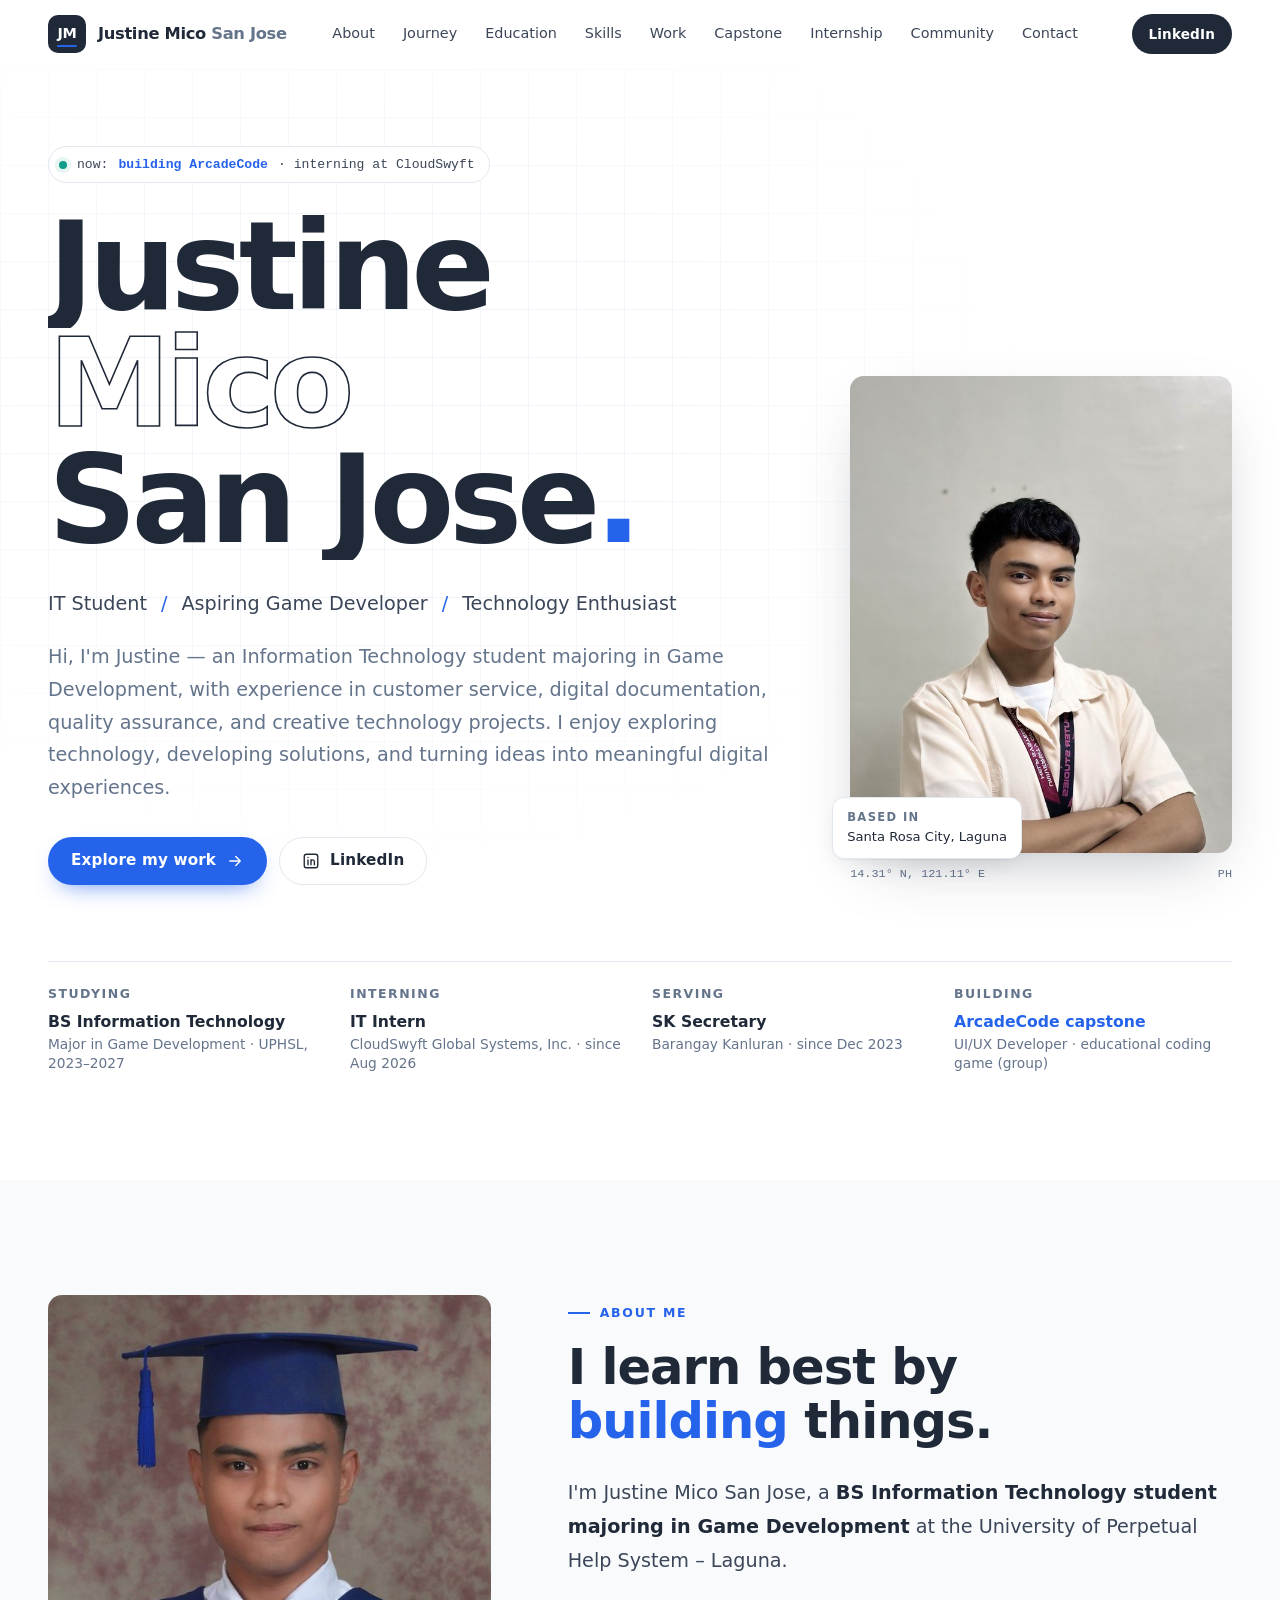
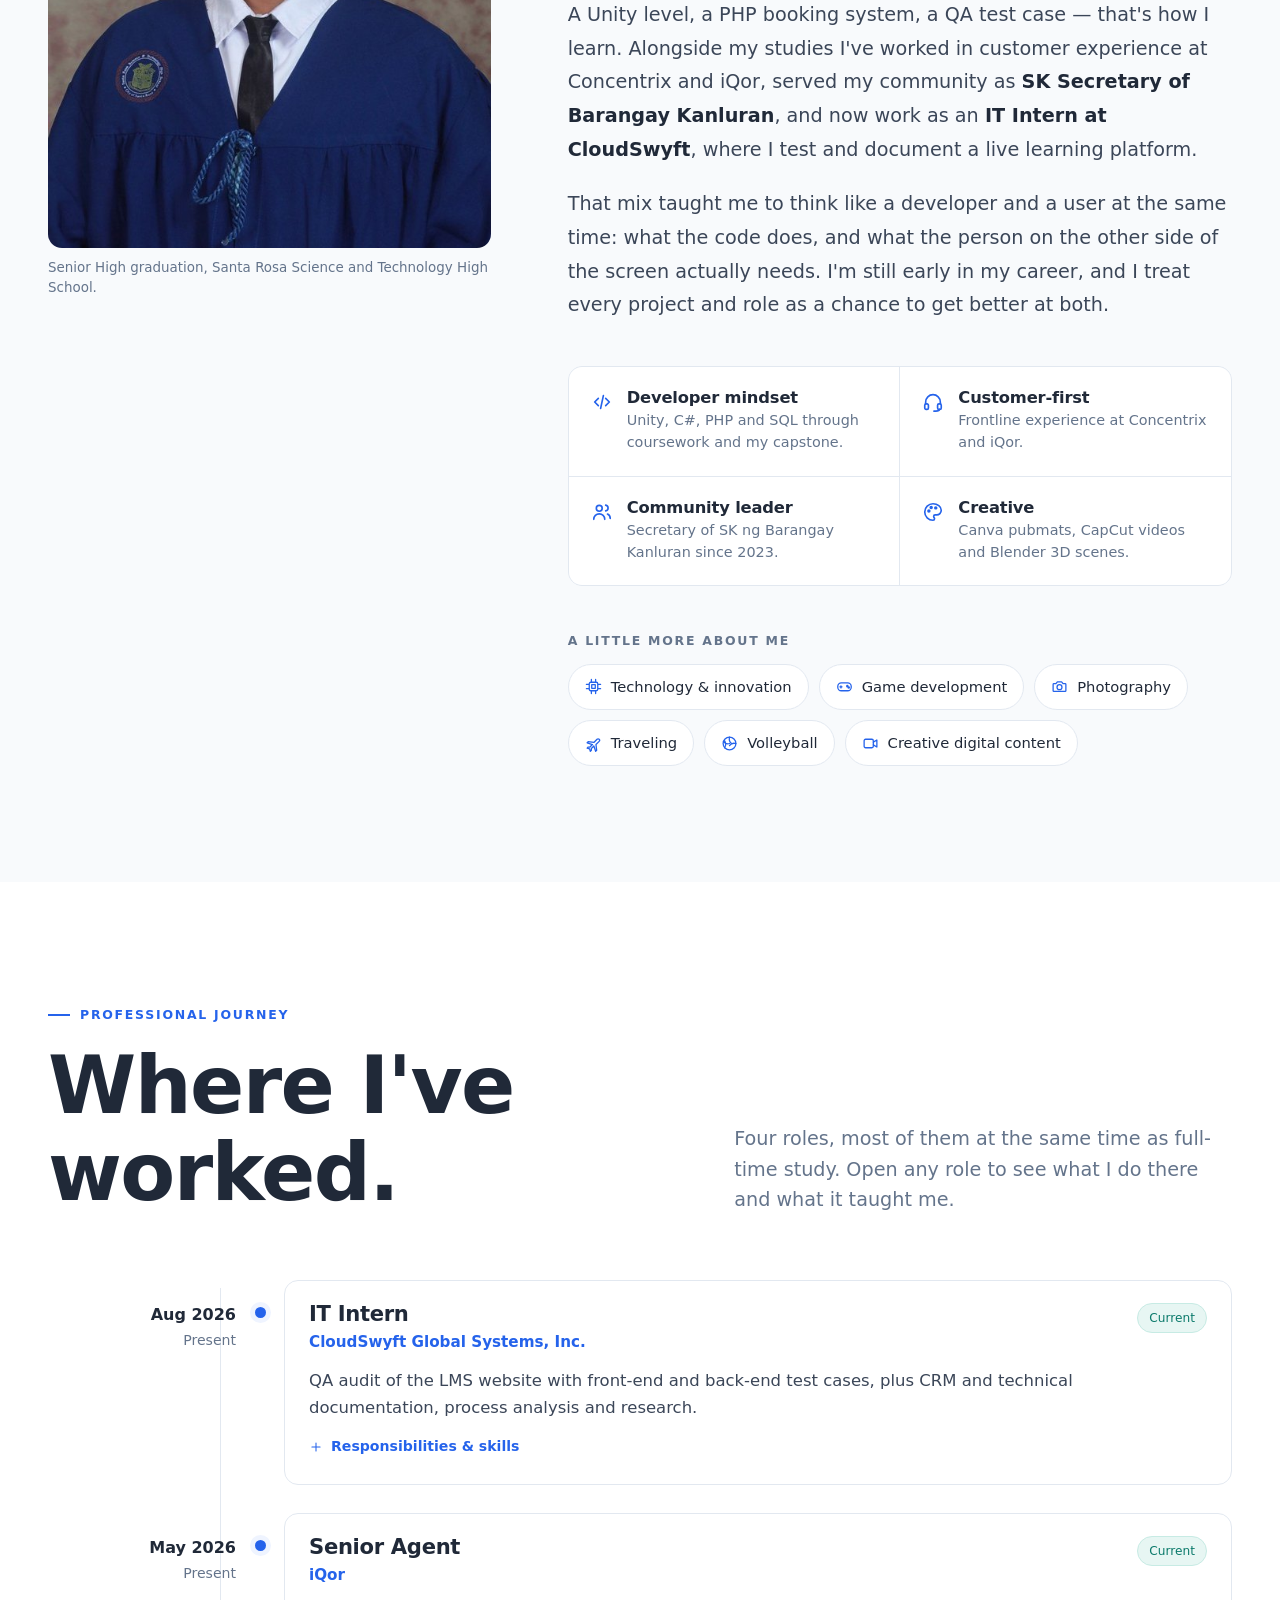
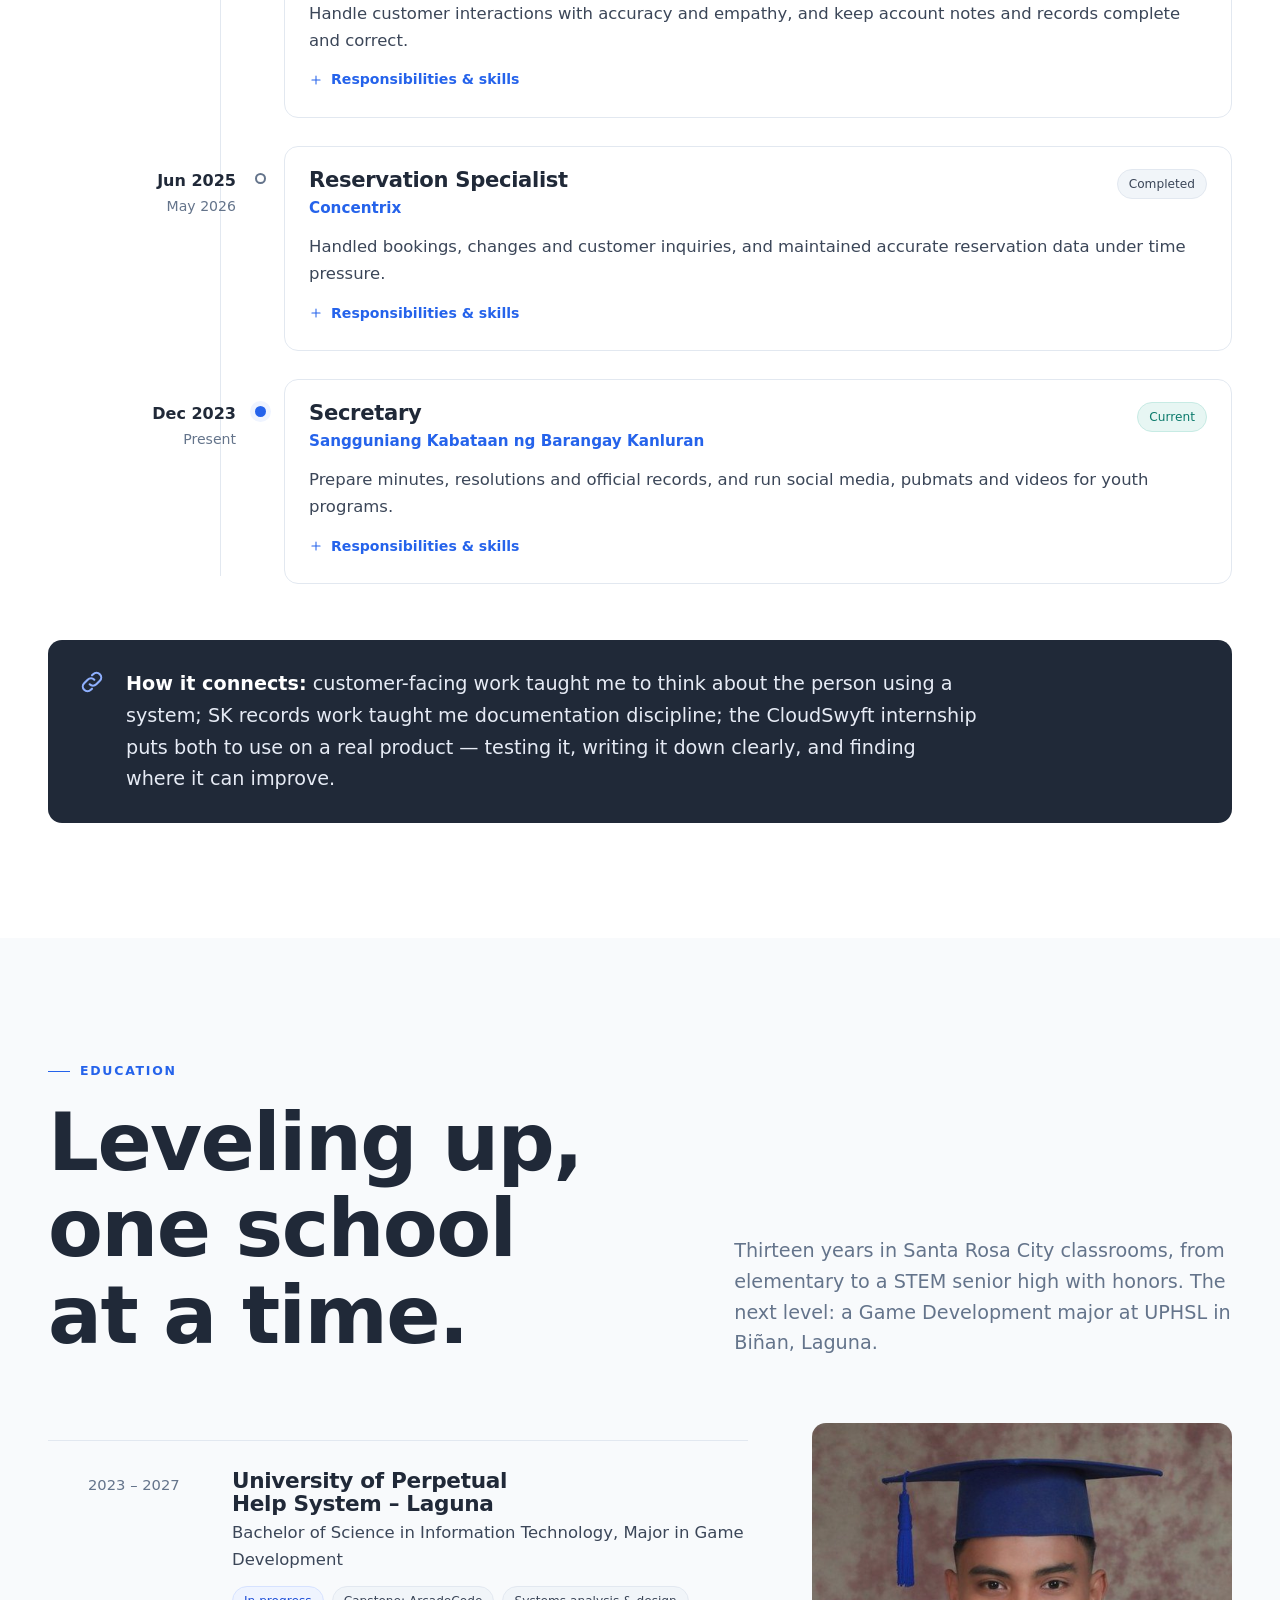
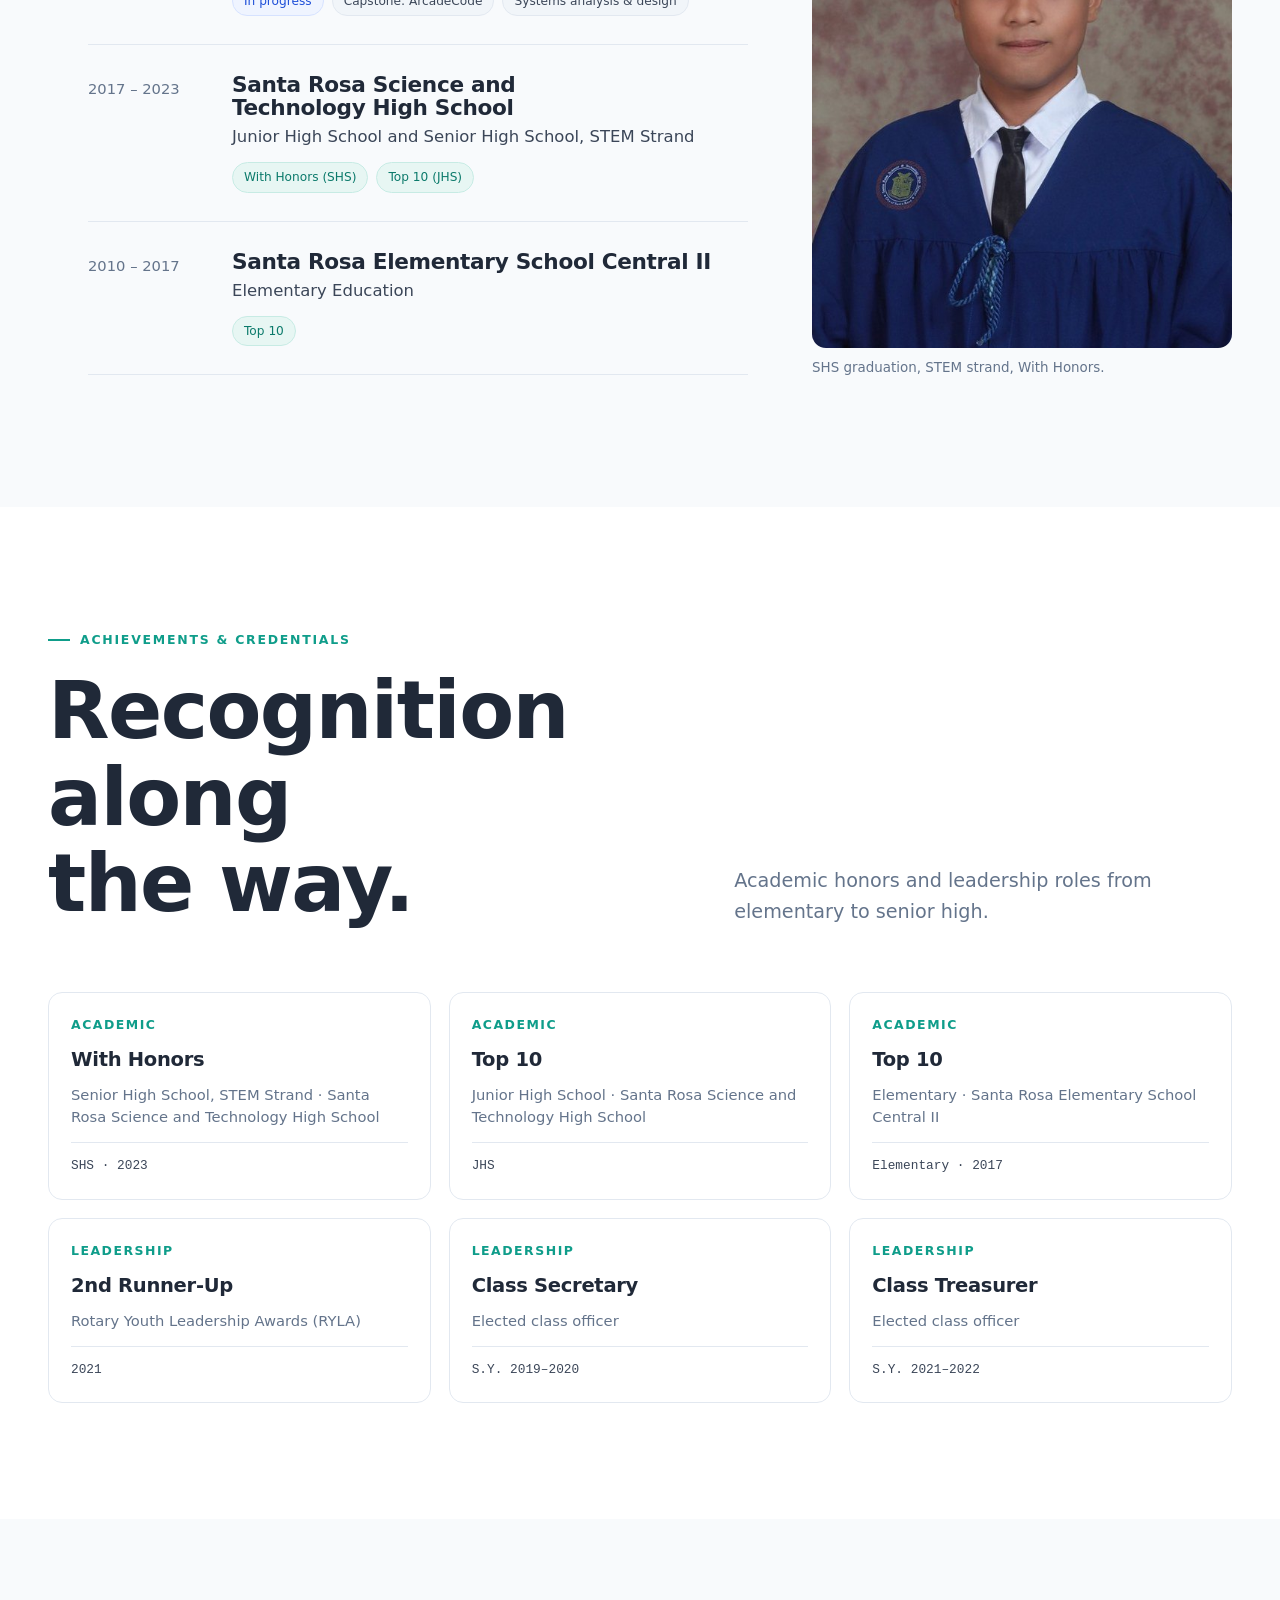
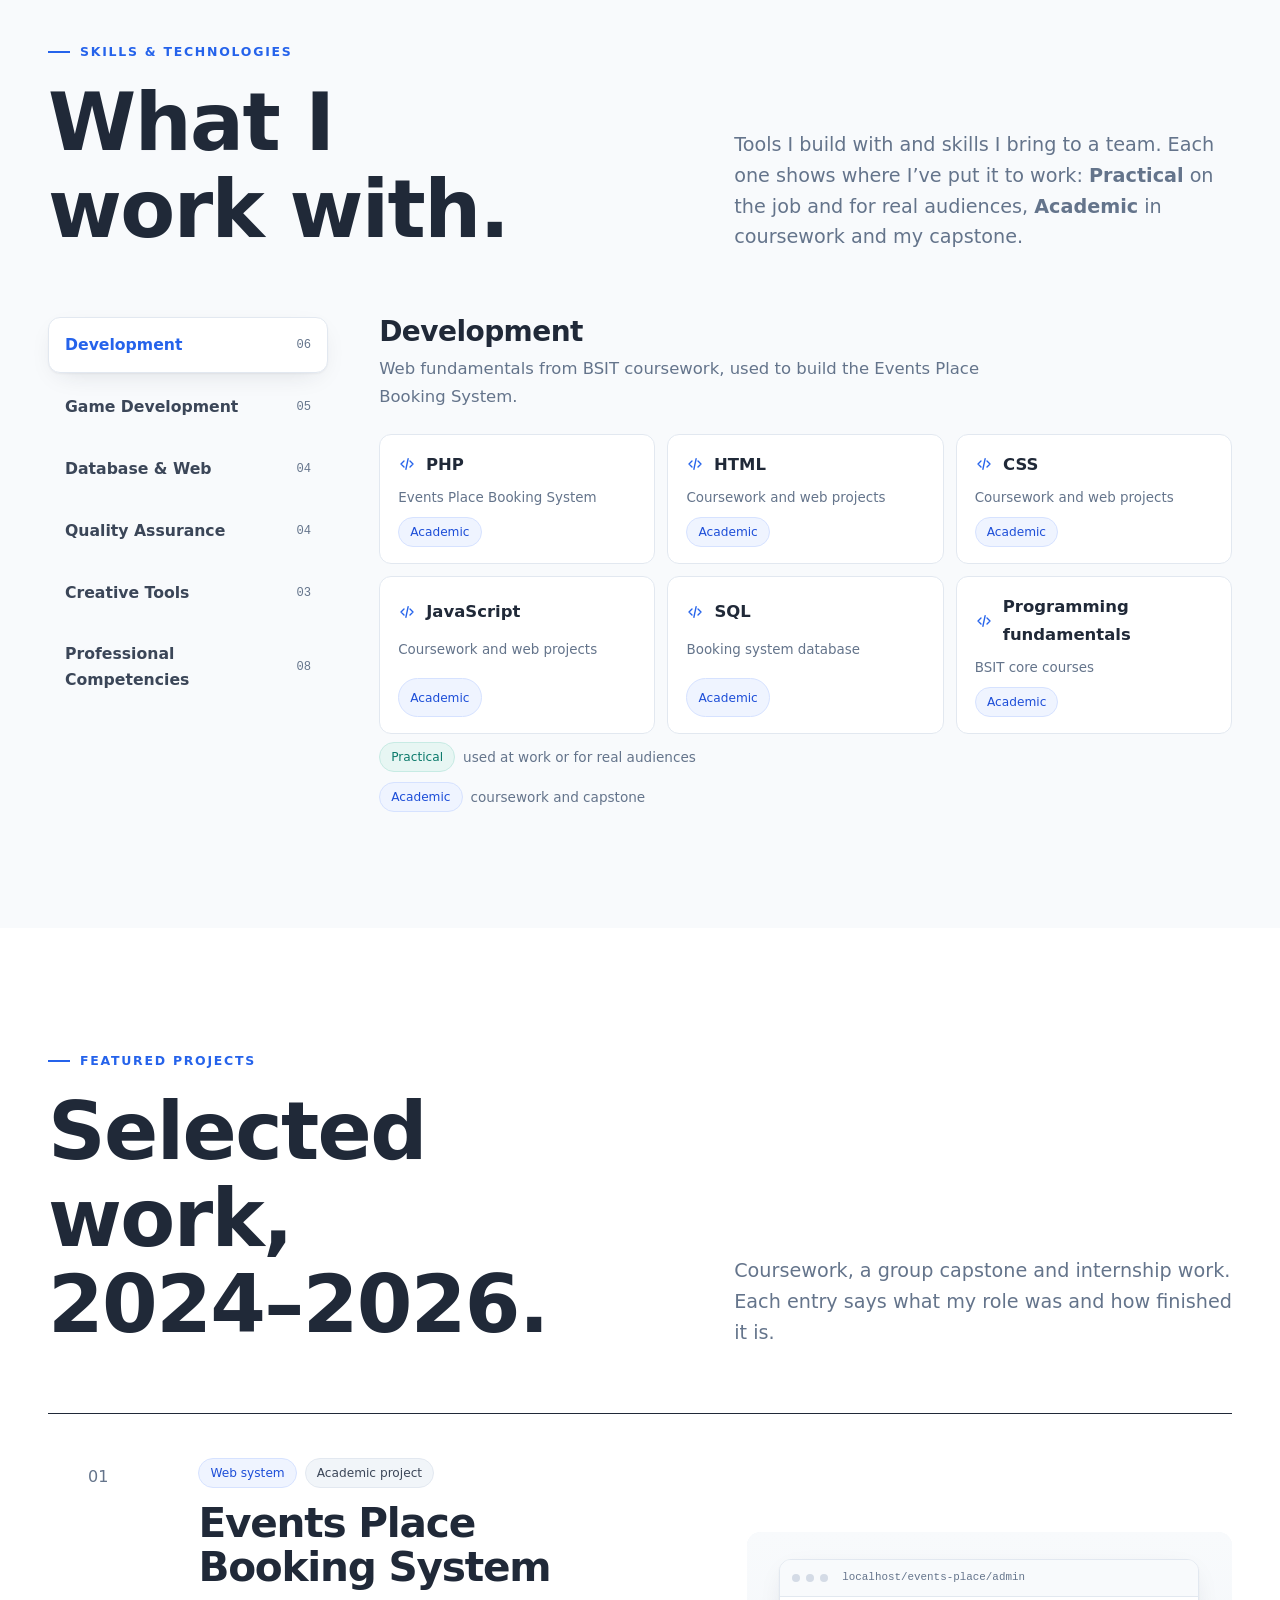
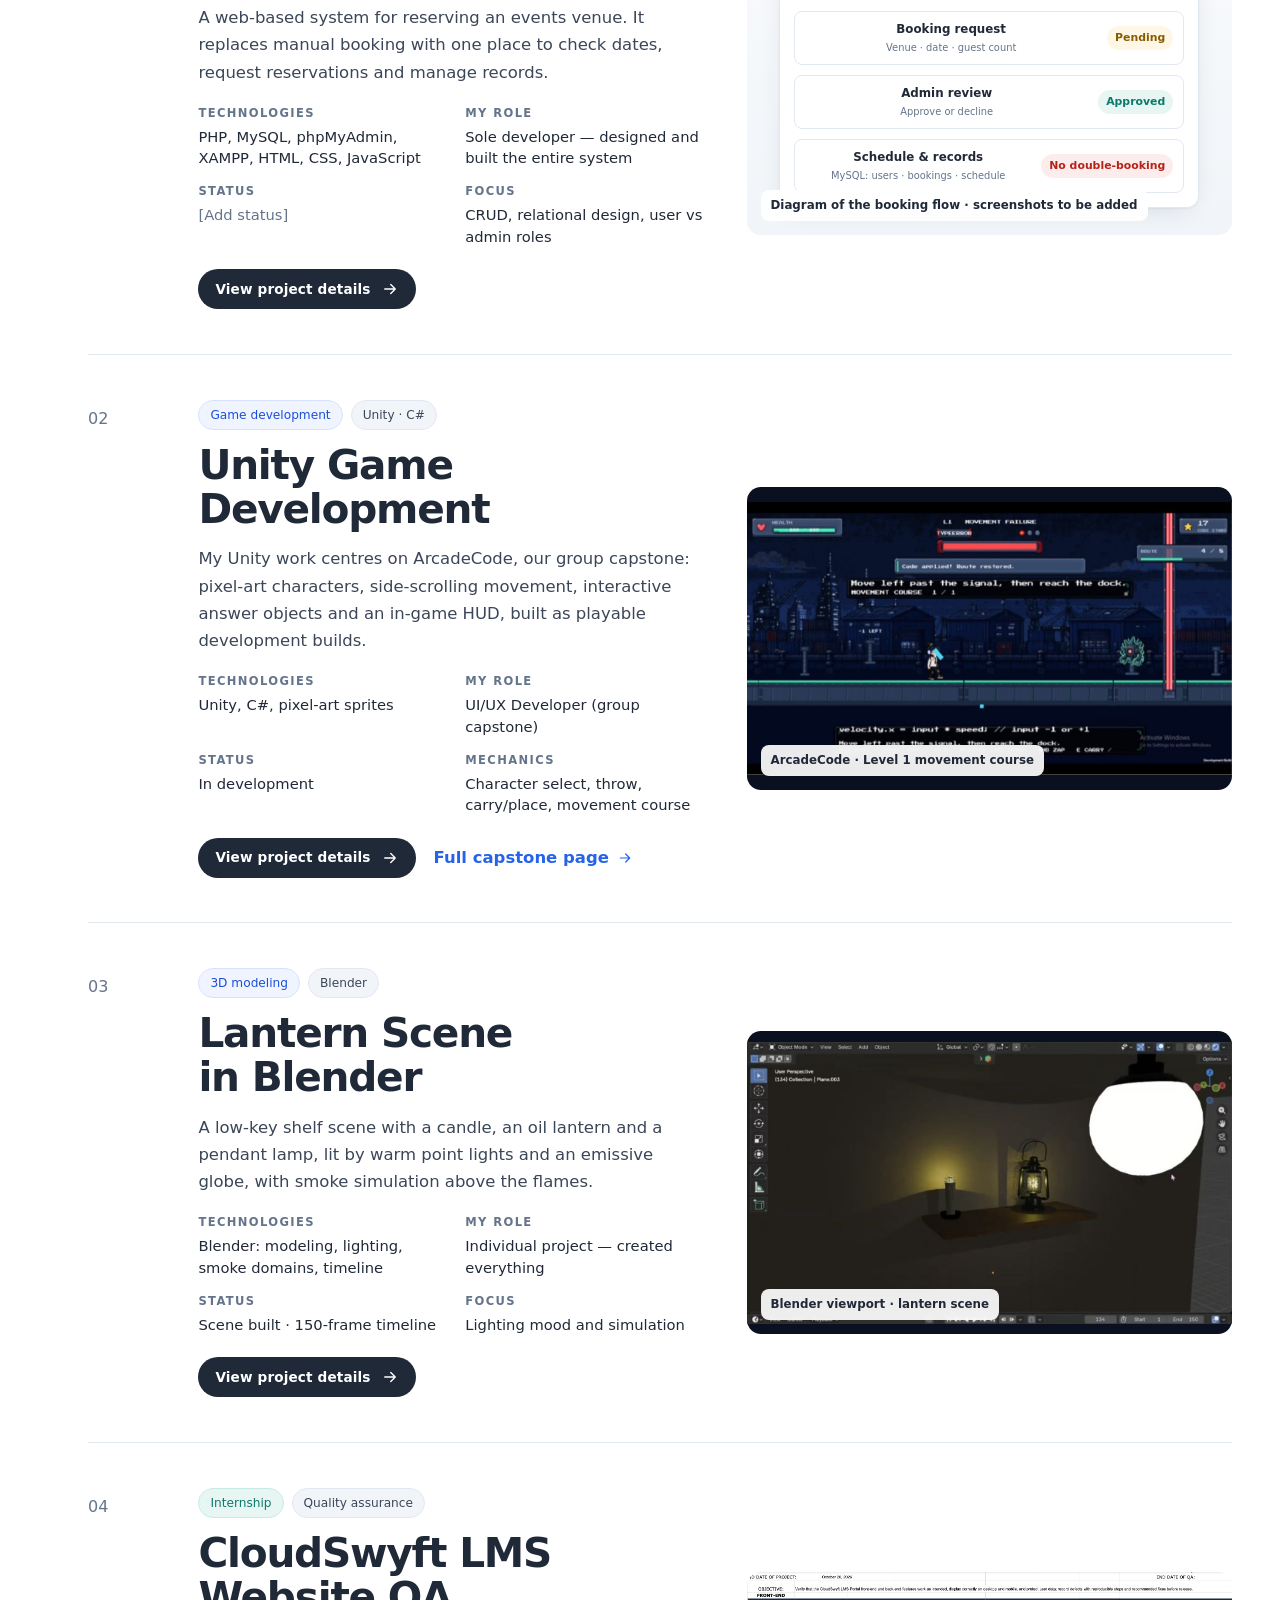
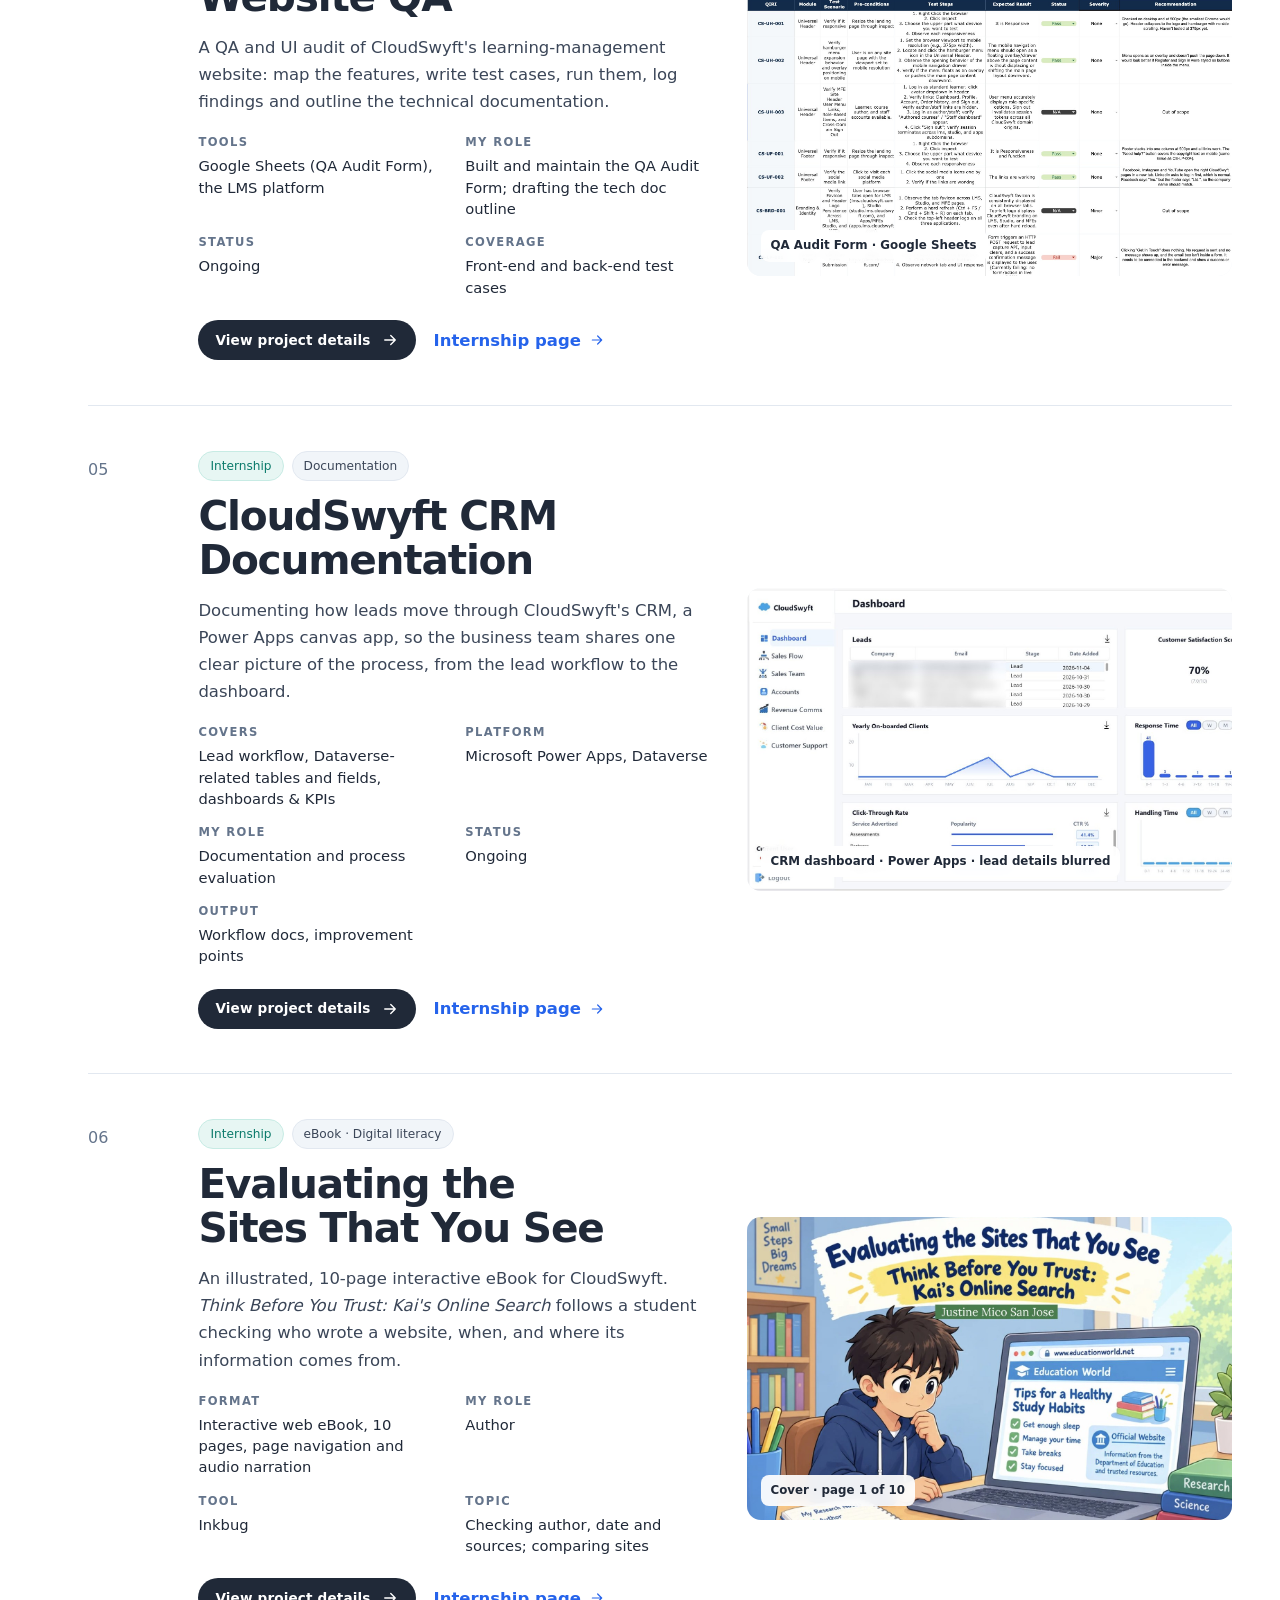
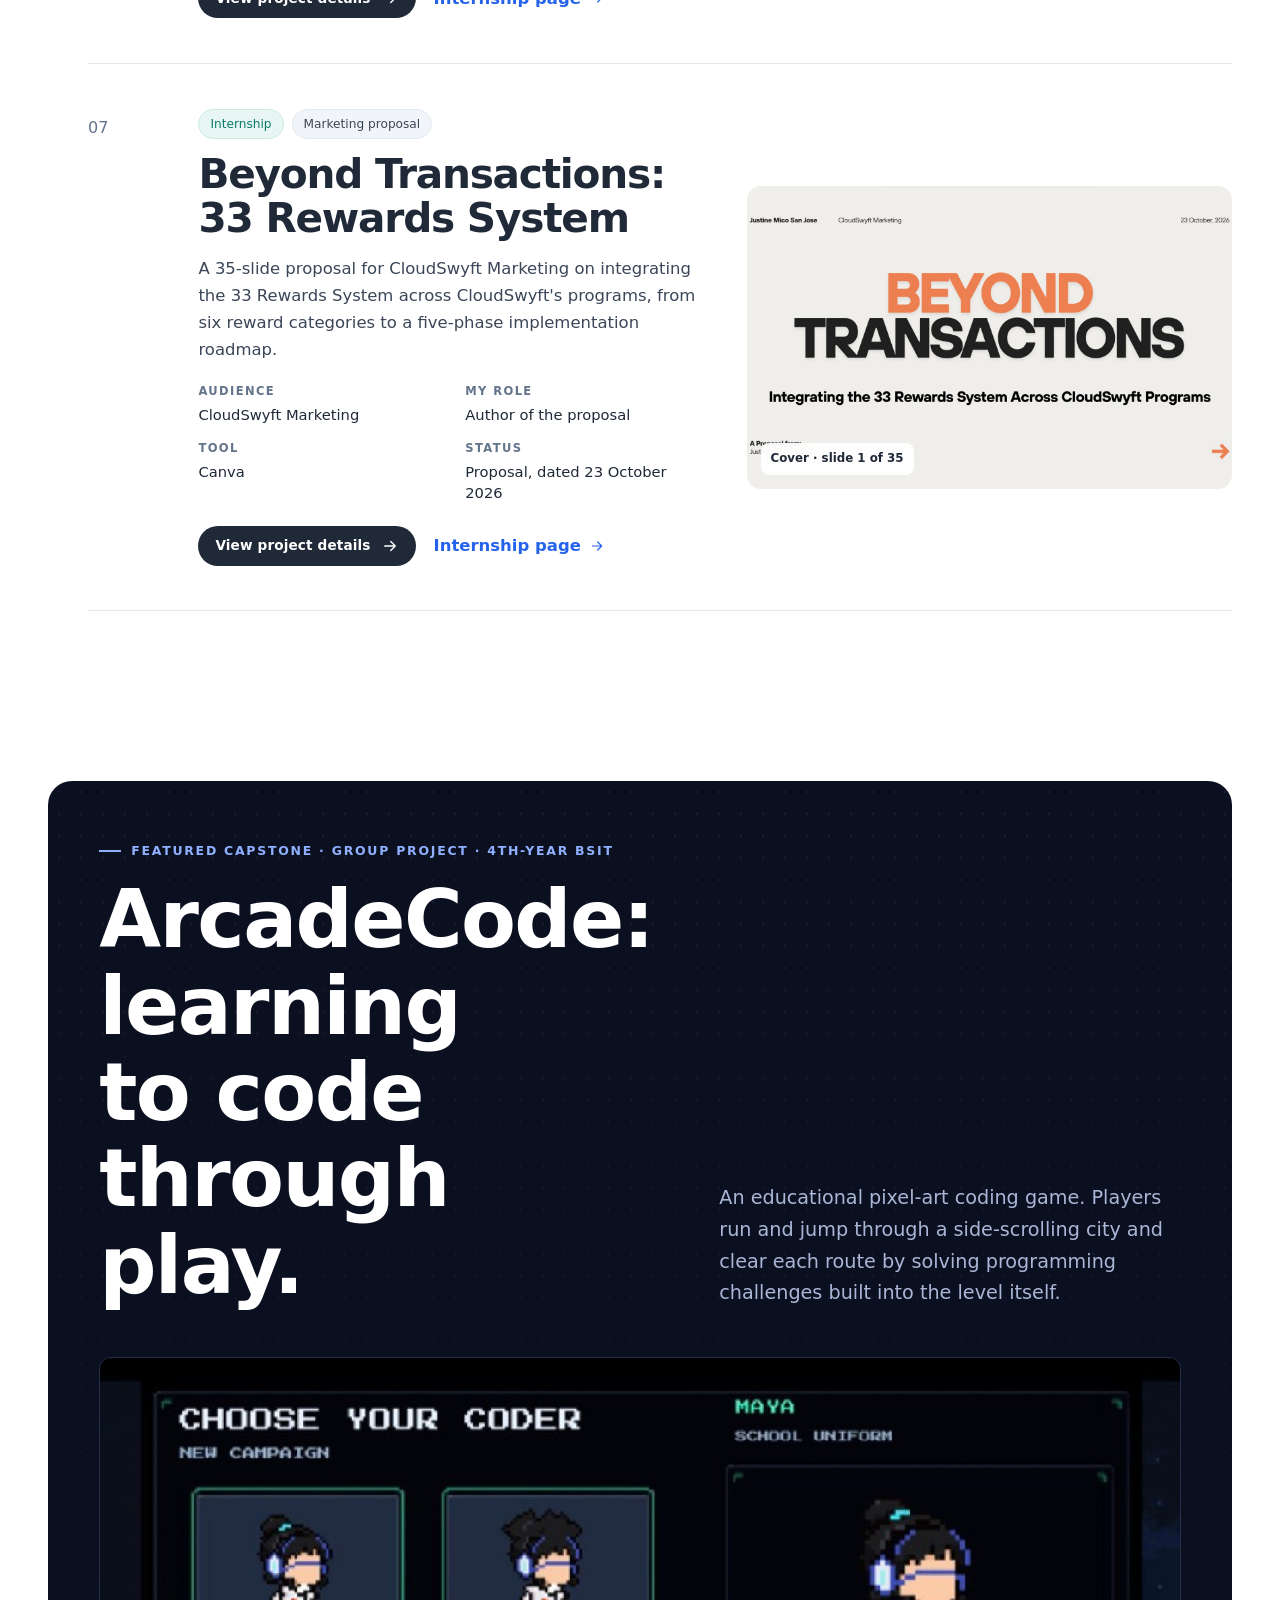
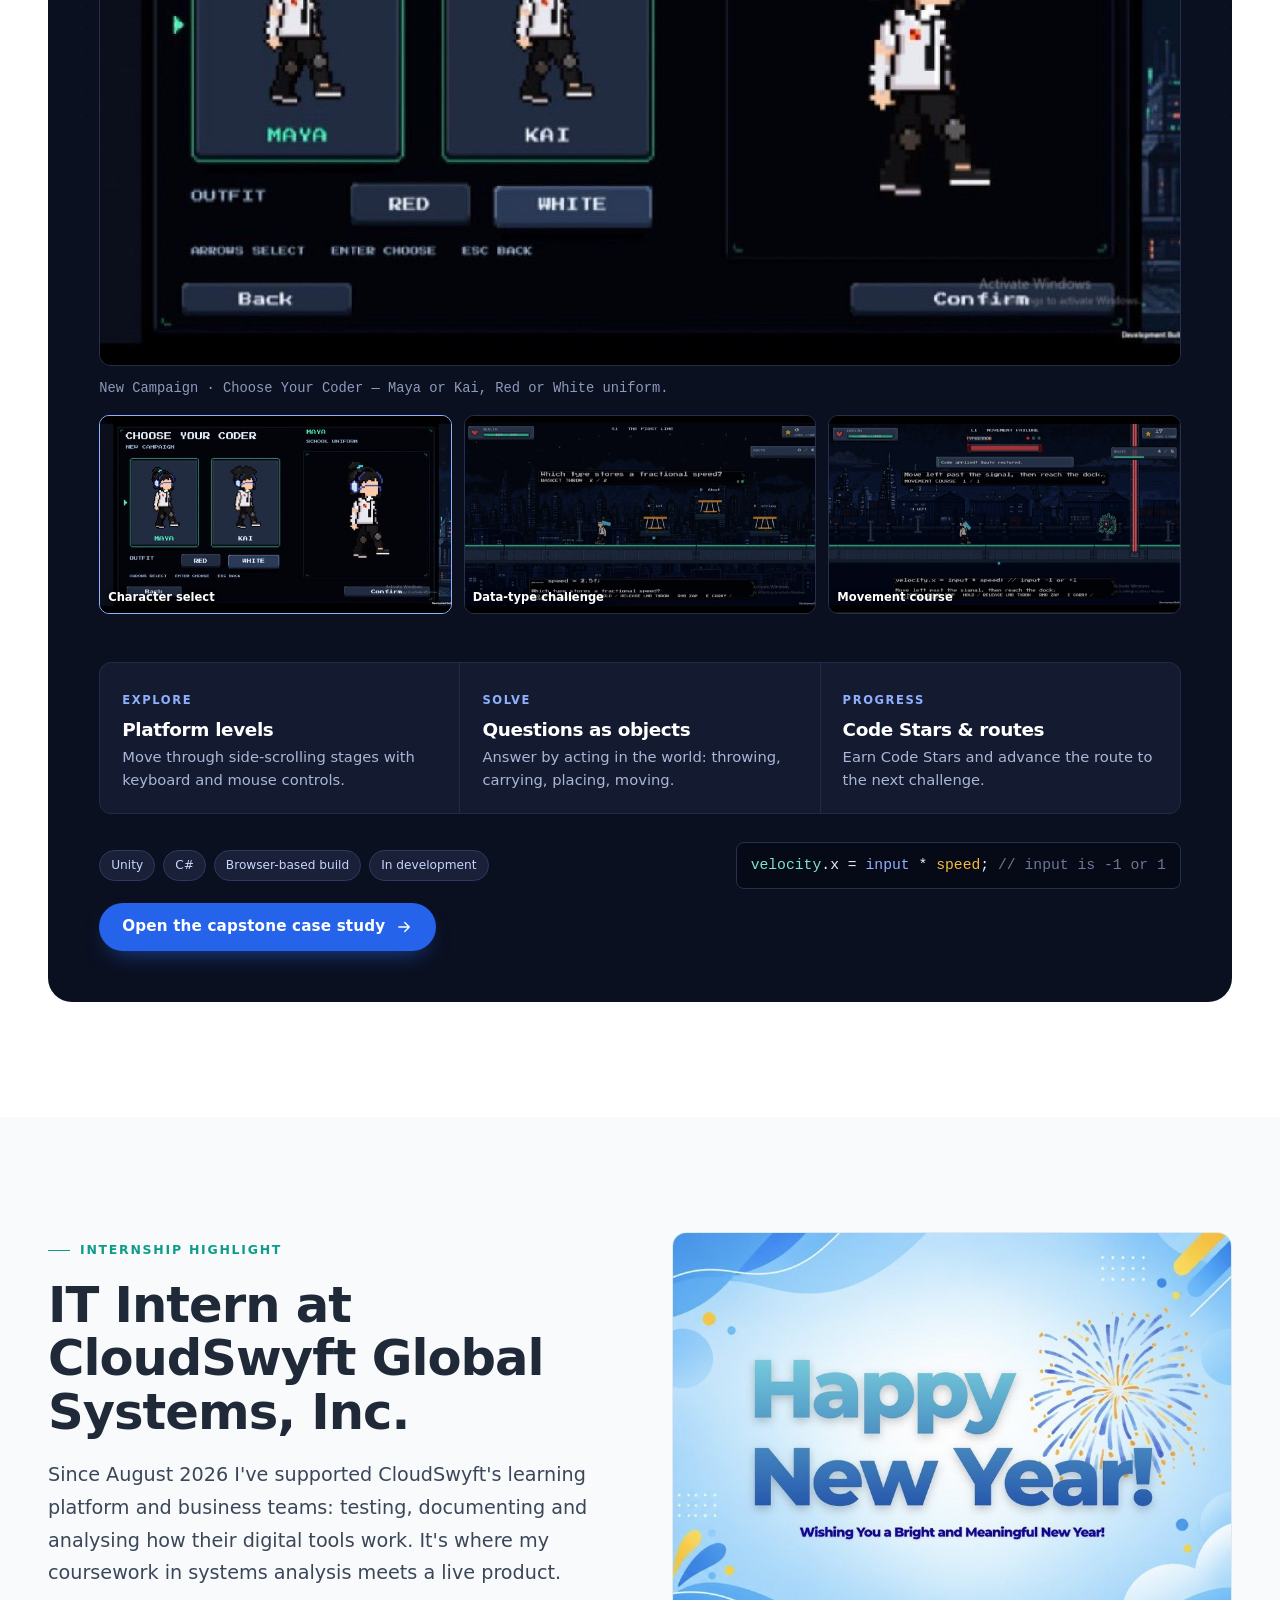
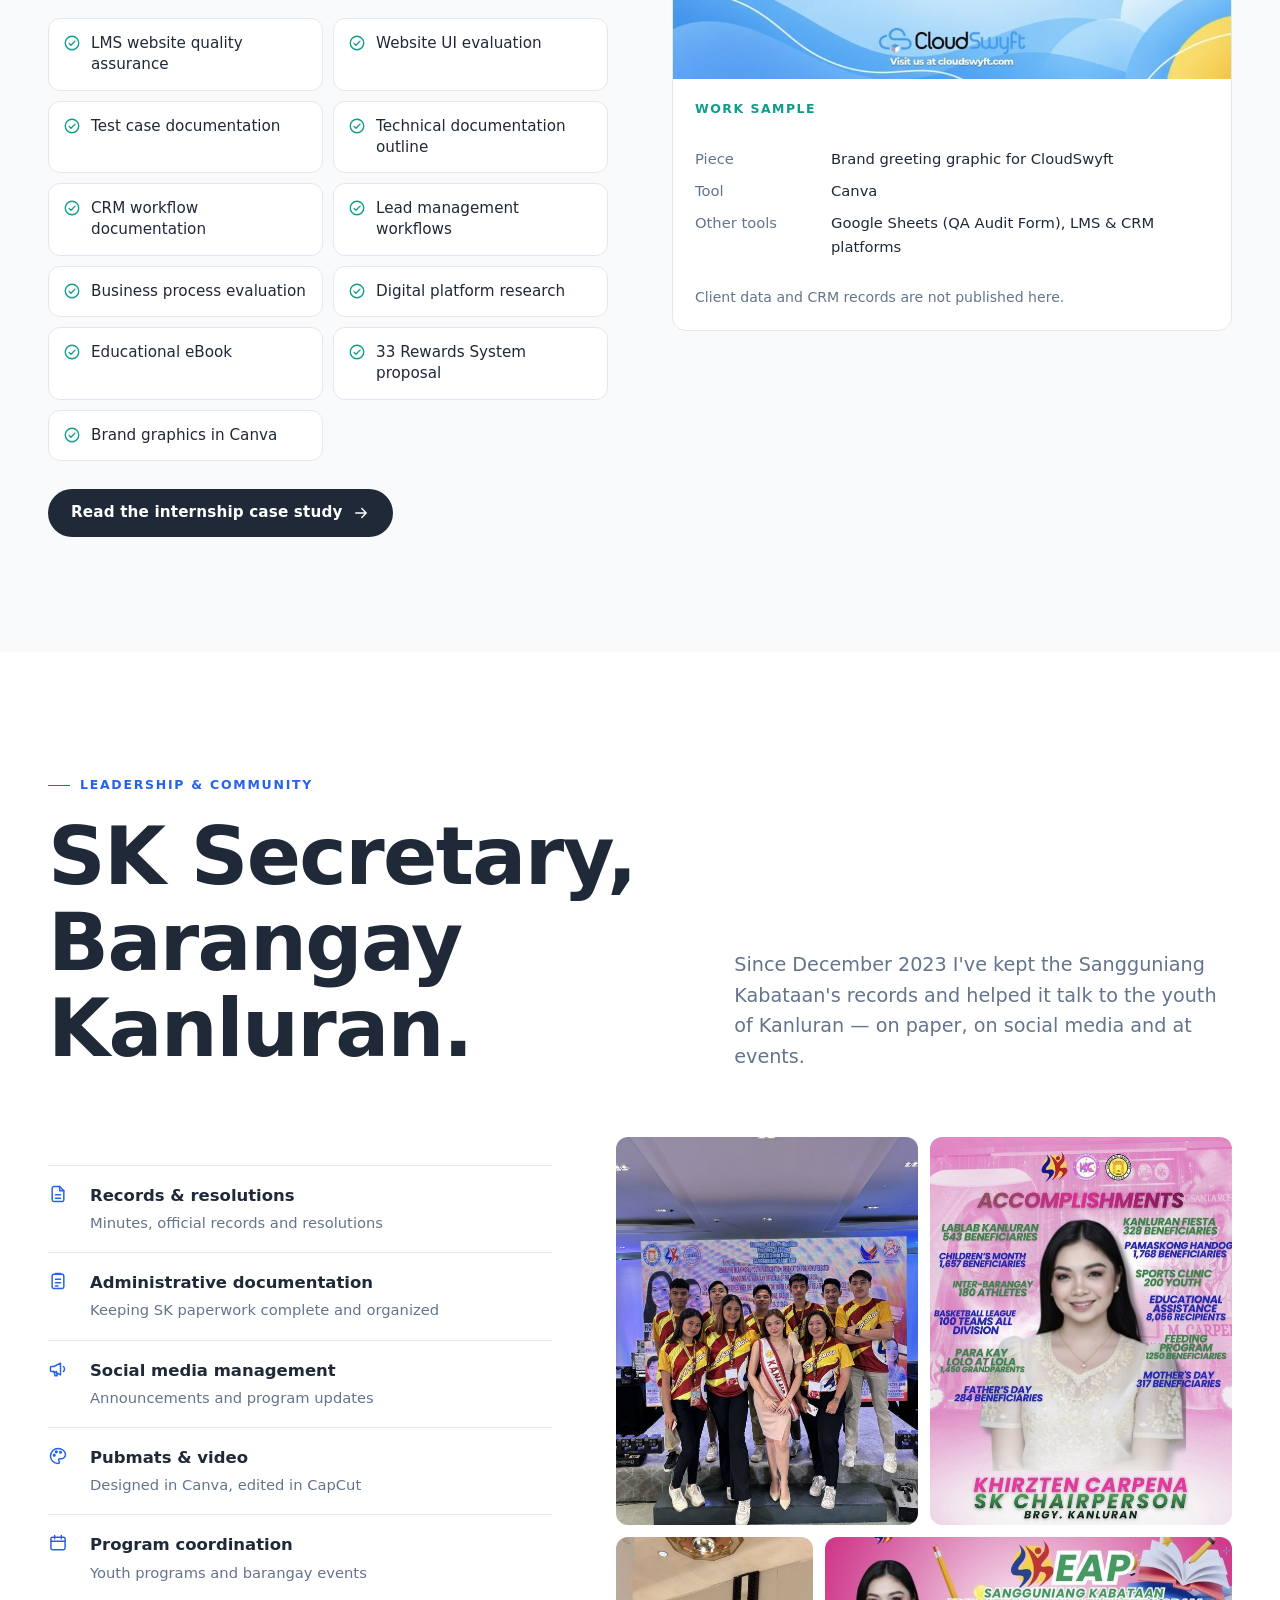
==== commit 8f0ad534: "Add files via upload" ====
--- a/index.html
+++ b/index.html
@@ -73,7 +73,7 @@
 
       <div class="hero__portrait">
         <div class="portrait-frame">
-          <img src="assets/images/justine-portrait.jpg" width="638" height="952" alt="Portrait of Justine Mico San Jose in a school uniform, arms crossed, smiling." fetchpriority="high">
+          <img src="assets/images/justine-portrait.jpg" width="1276" height="1584" alt="Portrait of Justine Mico San Jose in a school uniform, arms crossed, smiling." fetchpriority="high">
         </div>
         <div class="portrait-tag"><b>Based in</b>Santa Rosa City, Laguna</div>
         <p class="portrait-coord" aria-hidden="true"><span>14.31° N, 121.11° E</span><span>PH</span></p>
@@ -219,9 +219,9 @@
     <div class="section-head">
       <div>
         <span class="eyebrow">Education</span>
-        <h2 id="edu-title">From Santa Rosa to Biñan.</h2>
-      </div>
-      <p>Thirteen years of school in Santa Rosa City, from elementary to a STEM senior high. Now a Game Development major at UPHSL in Biñan, Laguna.</p>
+        <h2 id="edu-title">Leveling up, one school at a time.</h2>
+      </div>
+      <p>Thirteen years in Santa Rosa City classrooms, from elementary to a STEM senior high with honors. The next level: a Game Development major at UPHSL in Biñan, Laguna.</p>
     </div>
 
     <div class="edu-grid">
@@ -258,7 +258,6 @@
           </button>
           <figcaption>SHS graduation, STEM strand, With Honors.</figcaption>
         </figure>
-        <div class="placeholder-note"><svg aria-hidden="true"><use href="#i-info"/></svg><span><strong>To add:</strong> diploma, report cards or other academic documents. Drop scans into <code>assets/certificates/</code>.</span></div>
       </div>
     </div>
   </div>
@@ -306,7 +305,7 @@
         <span class="eyebrow">Skills &amp; technologies</span>
         <h2 id="skills-title">What I work with.</h2>
       </div>
-      <p>No percentages. Each skill shows where I actually used it, tagged <b>Academic</b> (coursework and capstone) or <b>Practical</b> (used at work or for real audiences).</p>
+      <p>Tools I build with and skills I bring to a team. Each one shows where I&#8217;ve put it to work: <b>Practical</b> on the job and for real audiences, <b>Academic</b> in coursework and my capstone.</p>
     </div>
 
     <div class="skills">
--- a/css/style.css
+++ b/css/style.css
@@ -0,0 +1,730 @@
+/* ==========================================================================
+   Justine Mico San Jose — Portfolio
+   Layout concept: an editorial "index" — oversized name type, a numbered
+   project register with image-led rows, and dark "screen" bays reserved
+   only for real game and code material.
+   ========================================================================== */
+
+:root {
+  /* Color */
+  --white: #ffffff;
+  --paper: #f8fafc;          /* off-white */
+  --mist: #f1f5f9;           /* light gray */
+  --line: #e2e8f0;
+  --ink: #202938;            /* charcoal */
+  --ink-soft: #3b4658;
+  --slate: #64748b;
+  --blue: #2563eb;
+  --blue-deep: #1d4ed8;
+  --blue-tint: #eff4ff;
+  --teal: #0f9d8a;
+  --teal-tint: #e7f6f3;
+  --screen: #0b1020;         /* dark bay for game screenshots / code */
+  --screen-2: #141b30;
+  --screen-ink: #dbe4ff;
+  --amber: #f5b83d;          /* used only inside code/game bays */
+
+  /* Type */
+  --f-display: "Plus Jakarta Sans", "Manrope", system-ui, -apple-system, "Segoe UI", sans-serif;
+  --f-body: "Inter", system-ui, -apple-system, "Segoe UI", Roboto, sans-serif;
+  --f-label: "Space Grotesk", "Inter", system-ui, sans-serif;
+  --f-code: ui-monospace, "SFMono-Regular", Menlo, Consolas, "Liberation Mono", monospace;
+
+  --t-xs: .78rem;
+  --t-sm: .9rem;
+  --t-base: 1.03rem;
+  --t-md: 1.2rem;
+  --t-lg: clamp(1.4rem, 1.1rem + 1vw, 1.75rem);
+  --t-xl: clamp(2rem, 1.4rem + 2.4vw, 3.1rem);
+  --t-xxl: clamp(2.6rem, 1.5rem + 4.6vw, 5rem);
+  --t-hero: clamp(3.1rem, 1rem + 8.4vw, 8.6rem);
+
+  /* Space & shape */
+  --gutter: clamp(16px, 4vw, 48px);
+  --maxw: 1240px;
+  --section: clamp(72px, 9vw, 136px);
+  --r-sm: 8px;
+  --r-md: 14px;
+  --shadow: 0 1px 2px rgba(32, 41, 56, .05), 0 8px 28px -12px rgba(32, 41, 56, .18);
+  --shadow-lg: 0 24px 60px -24px rgba(32, 41, 56, .35);
+  --ease: cubic-bezier(.2, .7, .2, 1);
+  --nav-h: 68px;
+
+  color-scheme: light;
+}
+
+/* ---------- Base ---------------------------------------------------------- */
+*, *::before, *::after { box-sizing: border-box; }
+html { scroll-behavior: smooth; scroll-padding-top: calc(var(--nav-h) + 12px); -webkit-text-size-adjust: 100%; }
+body {
+  margin: 0;
+  background: var(--white);
+  color: var(--ink);
+  font-family: var(--f-body);
+  font-size: var(--t-base);
+  line-height: 1.65;
+  -webkit-font-smoothing: antialiased;
+  text-rendering: optimizeLegibility;
+  overflow-x: hidden;
+}
+img { max-width: 100%; height: auto; display: block; }
+a { color: inherit; text-decoration-thickness: 1px; text-underline-offset: 3px; }
+h1, h2, h3, h4 { font-family: var(--f-display); line-height: 1.08; letter-spacing: -.02em; margin: 0; text-wrap: balance; color: var(--ink); }
+p { margin: 0; }
+ul { margin: 0; padding: 0; }
+button { font: inherit; color: inherit; }
+:focus-visible { outline: 2px solid var(--blue); outline-offset: 3px; border-radius: 4px; }
+::selection { background: var(--blue); color: #fff; }
+[hidden] { display: none !important; }
+.sr-only { position: absolute; width: 1px; height: 1px; padding: 0; margin: -1px; overflow: hidden; clip: rect(0 0 0 0); white-space: nowrap; border: 0; }
+
+.skip-link {
+  position: absolute; left: 16px; top: -60px; z-index: 200;
+  background: var(--ink); color: #fff; padding: 10px 16px; border-radius: var(--r-sm); text-decoration: none;
+}
+.skip-link:focus { top: 12px; }
+
+.wrap {
+  width: 100%;
+  max-width: calc(var(--maxw) + 2 * var(--gutter));
+  margin-inline: auto;
+  padding-left: max(var(--gutter), env(safe-area-inset-left, 0px));
+  padding-right: max(var(--gutter), env(safe-area-inset-right, 0px));
+}
+.section { padding-block: var(--section); }
+.section--paper { background: var(--paper); }
+.section--rule { border-top: 1px solid var(--line); }
+
+/* ---------- Labels / headings -------------------------------------------- */
+.eyebrow {
+  display: inline-flex; align-items: center; gap: 10px;
+  font-family: var(--f-label); font-size: var(--t-xs); font-weight: 600;
+  letter-spacing: .14em; text-transform: uppercase; color: var(--blue);
+}
+.eyebrow::before { content: ""; width: 22px; height: 1.5px; background: currentColor; }
+.eyebrow--teal { color: var(--teal); }
+.eyebrow--light { color: #8fb0ff; }
+
+.section-head {
+  display: grid; grid-template-columns: minmax(0, 1fr) minmax(0, .8fr);
+  gap: 24px 64px; align-items: end; margin-bottom: clamp(40px, 5vw, 72px);
+}
+.section-head h2 { font-size: var(--t-xxl); font-weight: 800; margin-top: 18px; }
+.section-head p { color: var(--slate); font-size: var(--t-md); line-height: 1.6; max-width: 46ch; }
+
+.lede { font-size: var(--t-md); color: var(--ink-soft); line-height: 1.7; max-width: 62ch; }
+.muted { color: var(--slate); }
+.mono { font-family: var(--f-code); }
+
+/* ---------- Buttons ------------------------------------------------------- */
+.btn {
+  display: inline-flex; align-items: center; gap: 10px;
+  min-height: 48px; padding: 0 22px; border-radius: 999px;
+  font-family: var(--f-label); font-weight: 600; font-size: .95rem; letter-spacing: .01em;
+  text-decoration: none; border: 1.5px solid transparent; cursor: pointer;
+  transition: transform .25s var(--ease), background-color .25s, color .25s, border-color .25s, box-shadow .25s;
+}
+.btn svg { width: 18px; height: 18px; flex: none; transition: transform .25s var(--ease); }
+.btn:hover svg { transform: translateX(3px); }
+.btn--primary { background: var(--blue); color: #fff; box-shadow: 0 10px 24px -12px rgba(37, 99, 235, .8); }
+.btn--primary:hover { background: var(--blue-deep); transform: translateY(-2px); }
+.btn--ghost { border-color: var(--line); background: var(--white); color: var(--ink); }
+.btn--ghost:hover { border-color: var(--ink); transform: translateY(-2px); }
+.btn--dark { background: var(--ink); color: #fff; }
+.btn--dark:hover { background: #111827; transform: translateY(-2px); }
+.btn--sm { min-height: 40px; padding: 0 16px; font-size: .85rem; }
+
+.text-link {
+  display: inline-flex; align-items: center; gap: 8px;
+  font-family: var(--f-label); font-weight: 600; color: var(--blue); text-decoration: none;
+  background: none; border: 0; padding: 0; cursor: pointer;
+}
+.text-link svg { width: 16px; height: 16px; transition: transform .25s var(--ease); }
+.text-link:hover svg { transform: translateX(4px); }
+.text-link:hover { text-decoration: underline; }
+
+.chip {
+  display: inline-flex; align-items: center; gap: 6px;
+  padding: 4px 11px; border-radius: 999px; font-family: var(--f-label); font-size: .76rem; font-weight: 500;
+  background: var(--mist); color: var(--ink-soft); border: 1px solid var(--line); white-space: nowrap;
+}
+.chip--blue { background: var(--blue-tint); color: var(--blue-deep); border-color: #d6e2ff; }
+.chip--teal { background: var(--teal-tint); color: #0b7a6b; border-color: #c7ebe4; }
+.chip--plan { background: #fff7e6; color: #8a5a00; border-color: #f6e0b0; }
+.chips { display: flex; flex-wrap: wrap; gap: 8px; }
+
+.placeholder-note {
+  display: flex; gap: 12px; align-items: flex-start;
+  padding: 14px 16px; border: 1.5px dashed #c8d3e3; border-radius: var(--r-md);
+  background: var(--paper); color: var(--slate); font-size: var(--t-sm); line-height: 1.55;
+}
+.placeholder-note strong { color: var(--ink); font-weight: 600; }
+.placeholder-note svg { width: 18px; height: 18px; flex: none; margin-top: 2px; color: var(--blue); }
+
+/* ---------- Navigation ---------------------------------------------------- */
+body::before {
+  content: ""; position: fixed; inset: 0 0 auto; height: env(safe-area-inset-top, 0px);
+  z-index: 101; background: rgba(255, 255, 255, .92);
+}
+.nav {
+  position: sticky; top: env(safe-area-inset-top, 0px); z-index: 100;
+  background: rgba(255, 255, 255, .86);
+  backdrop-filter: saturate(1.6) blur(14px); -webkit-backdrop-filter: saturate(1.6) blur(14px);
+  border-bottom: 1px solid transparent; transition: border-color .3s, box-shadow .3s;
+}
+.nav.is-scrolled { border-bottom-color: var(--line); box-shadow: 0 6px 24px -18px rgba(32, 41, 56, .4); }
+.nav__inner { display: flex; align-items: center; justify-content: space-between; gap: 24px; height: var(--nav-h); }
+.brand { display: inline-flex; align-items: center; gap: 12px; text-decoration: none; font-family: var(--f-display); font-weight: 800; letter-spacing: -.02em; }
+.brand__mark {
+  display: grid; place-items: center; width: 38px; height: 38px; border-radius: 10px;
+  background: var(--ink); color: #fff; font-size: .9rem; position: relative;
+}
+.brand__mark::after { content: ""; position: absolute; left: 9px; right: 9px; bottom: 6px; height: 2px; border-radius: 2px; background: var(--blue); }
+.brand__name { font-size: 1.02rem; }
+.brand__name span { color: var(--slate); font-weight: 600; }
+
+.nav__links { display: flex; align-items: center; gap: 4px; list-style: none; }
+.nav__links a {
+  position: relative; display: block; padding: 8px 12px; border-radius: 999px;
+  font-family: var(--f-label); font-size: .9rem; font-weight: 500; color: var(--ink-soft); text-decoration: none;
+  transition: color .2s, background-color .2s;
+}
+.nav__links a:hover { color: var(--ink); background: var(--mist); }
+.nav__links a.is-active { color: var(--blue); }
+.nav__links a.is-active::after {
+  content: ""; position: absolute; left: 50%; bottom: 2px; width: 5px; height: 5px; border-radius: 50%;
+  background: var(--blue); transform: translateX(-50%);
+}
+.nav__cta { margin-left: 8px; }
+.nav__toggle {
+  display: none; width: 44px; height: 44px; border-radius: 12px; border: 1px solid var(--line);
+  background: var(--white); cursor: pointer; place-items: center;
+}
+.nav__toggle span, .nav__toggle span::before, .nav__toggle span::after {
+  display: block; width: 18px; height: 1.8px; background: var(--ink); border-radius: 2px; position: relative; transition: transform .3s var(--ease), background-color .2s;
+}
+.nav__toggle span::before, .nav__toggle span::after { content: ""; position: absolute; left: 0; }
+.nav__toggle span::before { top: -6px; }
+.nav__toggle span::after { top: 6px; }
+.nav__toggle[aria-expanded="true"] span { background: transparent; }
+.nav__toggle[aria-expanded="true"] span::before { transform: translateY(6px) rotate(45deg); }
+.nav__toggle[aria-expanded="true"] span::after { transform: translateY(-6px) rotate(-45deg); }
+
+/* ---------- Hero ---------------------------------------------------------- */
+.hero { padding-top: clamp(40px, 6vw, 88px); padding-bottom: clamp(56px, 7vw, 104px); position: relative; overflow: hidden; }
+.hero::before {
+  /* faint engineering grid behind the name */
+  content: ""; position: absolute; inset: 0; z-index: -1; pointer-events: none;
+  background-image: linear-gradient(var(--mist) 1px, transparent 1px), linear-gradient(90deg, var(--mist) 1px, transparent 1px);
+  background-size: 48px 48px;
+  mask-image: radial-gradient(ellipse 70% 60% at 30% 30%, #000 30%, transparent 75%);
+  -webkit-mask-image: radial-gradient(ellipse 70% 60% at 30% 30%, #000 30%, transparent 75%);
+}
+.hero__status {
+  display: inline-flex; align-items: center; gap: 10px; flex-wrap: wrap;
+  font-family: var(--f-code); font-size: .82rem; color: var(--ink-soft);
+  padding: 7px 14px 7px 10px; border: 1px solid var(--line); border-radius: 999px; background: var(--white);
+}
+.hero__status .dot { width: 8px; height: 8px; border-radius: 50%; background: var(--teal); box-shadow: 0 0 0 4px var(--teal-tint); animation: pulse 2.4s infinite; }
+.hero__status b { color: var(--blue); font-weight: 600; }
+@keyframes pulse { 50% { box-shadow: 0 0 0 7px rgba(15, 157, 138, .06); } }
+
+.hero__grid { display: grid; grid-template-columns: minmax(0, 1.45fr) minmax(0, .75fr); gap: clamp(32px, 5vw, 80px); align-items: end; margin-top: 28px; }
+.hero__name {
+  font-size: var(--t-hero); font-weight: 800; line-height: .9; letter-spacing: -.045em;
+  text-wrap: initial;
+}
+.hero__name .line { display: block; overflow: hidden; padding-bottom: .04em; }
+.hero__name .line > span { display: inline-block; animation: rise-in 1s var(--ease) both; }
+.hero__name .line:nth-child(2) > span { animation-delay: .08s; }
+.hero__name .line:nth-child(3) > span { animation-delay: .16s; }
+.hero__name .outline { color: transparent; -webkit-text-stroke: 1.6px var(--ink); }
+.hero__name .accent { color: var(--blue); }
+@keyframes rise-in { from { transform: translateY(70%); opacity: 0; } to { transform: none; opacity: 1; } }
+
+.hero__roles { margin-top: 28px; display: flex; flex-wrap: wrap; gap: 6px 14px; font-family: var(--f-label); font-weight: 500; font-size: var(--t-md); color: var(--ink-soft); }
+.hero__roles span + span::before { content: "/"; color: var(--blue); margin-right: 14px; font-weight: 400; }
+.hero__intro { margin-top: 22px; max-width: 60ch; font-size: var(--t-md); color: var(--slate); line-height: 1.7; }
+.hero__actions { margin-top: 32px; display: flex; flex-wrap: wrap; gap: 12px; }
+
+.hero__portrait { position: relative; }
+.portrait-frame {
+  position: relative; border-radius: var(--r-md); overflow: hidden; background: var(--mist);
+  aspect-ratio: 4 / 5; max-width: 100%; box-shadow: var(--shadow-lg);
+}
+.portrait-frame img { width: 100%; height: 100%; object-fit: cover; object-position: 50% 22%; }
+.portrait-tag {
+  position: absolute; left: -18px; bottom: 26px; z-index: 2;
+  background: var(--white); border: 1px solid var(--line); border-radius: 12px; padding: 12px 14px;
+  box-shadow: var(--shadow); font-size: .82rem; line-height: 1.35;
+}
+.portrait-tag b { display: block; font-family: var(--f-label); font-size: .72rem; letter-spacing: .12em; text-transform: uppercase; color: var(--slate); font-weight: 600; margin-bottom: 2px; }
+.portrait-coord { margin-top: 12px; display: flex; justify-content: space-between; gap: 12px; font-family: var(--f-code); font-size: .74rem; color: var(--slate); }
+
+.hero__facts {
+  margin-top: clamp(48px, 6vw, 84px); padding-top: 22px; border-top: 1px solid var(--line);
+  display: grid; grid-template-columns: repeat(4, minmax(0, 1fr)); gap: 24px;
+}
+.fact dt { font-family: var(--f-label); font-size: var(--t-xs); letter-spacing: .12em; text-transform: uppercase; color: var(--slate); font-weight: 600; }
+.fact dd { margin: 6px 0 0; font-weight: 600; line-height: 1.4; font-size: .98rem; }
+.fact dd small { display: block; font-weight: 400; color: var(--slate); font-size: .86rem; margin-top: 2px; }
+.fact dd a { text-decoration: none; color: var(--blue); }
+.fact dd a:hover { text-decoration: underline; }
+
+/* ---------- About --------------------------------------------------------- */
+.about { display: grid; grid-template-columns: minmax(0, .8fr) minmax(0, 1.2fr); gap: clamp(32px, 6vw, 96px); align-items: start; }
+.about__photo { position: sticky; top: calc(var(--nav-h) + 32px); }
+.about__photo figure { margin: 0; }
+.about__photo .frame { border-radius: var(--r-md); overflow: hidden; aspect-ratio: 4 / 5; max-width: 100%; background: var(--mist); }
+.about__photo img { width: 100%; height: 100%; object-fit: cover; }
+figcaption, .caption { font-size: .84rem; color: var(--slate); margin-top: 10px; line-height: 1.5; }
+.about__body h2 { font-size: var(--t-xl); font-weight: 800; margin: 18px 0 28px; }
+.about__body h2 em { font-style: normal; color: var(--blue); }
+.prose p + p { margin-top: 1.1em; }
+.prose p { font-size: var(--t-md); line-height: 1.75; color: var(--ink-soft); max-width: 62ch; }
+.prose strong { color: var(--ink); font-weight: 600; }
+
+.pillars { margin-top: 44px; display: grid; grid-template-columns: repeat(2, minmax(0, 1fr)); gap: 1px; background: var(--line); border: 1px solid var(--line); border-radius: var(--r-md); overflow: hidden; }
+.pillar { background: var(--white); padding: 22px; display: grid; grid-template-columns: auto minmax(0, 1fr); gap: 4px 14px; }
+.pillar svg { grid-row: span 2; width: 22px; height: 22px; color: var(--blue); margin-top: 2px; }
+.pillar h3 { font-size: 1.02rem; font-weight: 700; letter-spacing: -.01em; }
+.pillar p { font-size: .9rem; color: var(--slate); line-height: 1.5; }
+
+.more-me { margin-top: 48px; }
+.more-me h3 { font-family: var(--f-label); font-size: var(--t-xs); letter-spacing: .14em; text-transform: uppercase; color: var(--slate); font-weight: 600; margin-bottom: 16px; }
+.interest-row { display: flex; flex-wrap: wrap; gap: 10px; list-style: none; }
+.interest-row li {
+  display: inline-flex; align-items: center; gap: 9px; padding: 10px 16px; border-radius: 999px;
+  border: 1px solid var(--line); font-family: var(--f-label); font-weight: 500; font-size: .92rem; background: var(--white);
+  transition: border-color .2s, transform .25s var(--ease), color .2s;
+}
+.interest-row li:hover { border-color: var(--blue); color: var(--blue); transform: translateY(-2px); }
+.interest-row svg { width: 17px; height: 17px; color: var(--blue); }
+
+/* ---------- Timeline (journey + education) -------------------------------- */
+.timeline { list-style: none; position: relative; }
+.timeline::before { content: ""; position: absolute; left: 172px; top: 8px; bottom: 8px; width: 1px; background: var(--line); }
+.tl-item { display: grid; grid-template-columns: 148px minmax(0, 1fr); gap: 48px; position: relative; padding-bottom: 28px; }
+.tl-item:last-child { padding-bottom: 0; }
+.tl-when { font-family: var(--f-label); font-size: .88rem; color: var(--slate); padding-top: 22px; text-align: right; font-variant-numeric: tabular-nums; }
+.tl-when b { display: block; color: var(--ink); font-size: 1rem; font-weight: 600; }
+.tl-item::before {
+  content: ""; position: absolute; left: 167px; top: 27px; width: 11px; height: 11px; border-radius: 50%;
+  background: var(--white); border: 2px solid var(--slate); z-index: 1; transition: background-color .3s, border-color .3s, transform .3s;
+}
+.tl-item.is-current::before { border-color: var(--blue); background: var(--blue); box-shadow: 0 0 0 5px var(--blue-tint); }
+.tl-card {
+  border: 1px solid var(--line); border-radius: var(--r-md); background: var(--white); padding: 22px 24px;
+  transition: border-color .25s, box-shadow .3s, transform .3s var(--ease);
+}
+.tl-card:hover { border-color: #cbd8f5; box-shadow: var(--shadow); }
+.tl-card__head { display: flex; justify-content: space-between; align-items: flex-start; gap: 16px; flex-wrap: wrap; }
+.tl-card h3 { font-size: 1.32rem; font-weight: 700; letter-spacing: -.015em; }
+.tl-card .org { font-family: var(--f-label); color: var(--blue); font-weight: 600; font-size: .95rem; margin-top: 4px; }
+.tl-card .summary { margin-top: 12px; color: var(--ink-soft); }
+.tl-toggle {
+  margin-top: 14px; display: inline-flex; align-items: center; gap: 8px; background: none; border: 0; padding: 0; cursor: pointer;
+  font-family: var(--f-label); font-weight: 600; font-size: .88rem; color: var(--blue);
+}
+.tl-toggle svg { width: 14px; height: 14px; transition: transform .3s var(--ease); }
+.tl-toggle[aria-expanded="true"] svg { transform: rotate(45deg); }
+.tl-detail { display: grid; grid-template-rows: 0fr; transition: grid-template-rows .4s var(--ease); }
+.tl-detail > div { overflow: hidden; }
+.tl-detail.is-open { grid-template-rows: 1fr; }
+.tl-detail .cols { display: grid; grid-template-columns: repeat(2, minmax(0, 1fr)); gap: 20px; padding-top: 18px; }
+.tl-detail h4 { font-family: var(--f-label); font-size: var(--t-xs); text-transform: uppercase; letter-spacing: .12em; color: var(--slate); margin-bottom: 8px; font-weight: 600; }
+.tl-detail ul { list-style: none; display: grid; gap: 6px; }
+.tl-detail li { position: relative; padding-left: 18px; font-size: .93rem; color: var(--ink-soft); line-height: 1.5; }
+.tl-detail li::before { content: ""; position: absolute; left: 0; top: .62em; width: 8px; height: 1.5px; background: var(--blue); }
+.tl-link { margin-top: 14px; }
+
+.journey-bridge {
+  margin-top: 56px; padding: 28px 30px; border-radius: var(--r-md); background: var(--ink); color: #e6ebf5;
+  display: grid; grid-template-columns: auto minmax(0, 1fr); gap: 20px; align-items: start;
+}
+.journey-bridge svg { width: 28px; height: 28px; color: #8fb0ff; }
+.journey-bridge p { font-size: var(--t-md); line-height: 1.65; max-width: 70ch; }
+.journey-bridge strong { color: #fff; }
+
+/* Education */
+.edu-grid { display: grid; grid-template-columns: minmax(0, 1.25fr) minmax(0, .75fr); gap: clamp(32px, 5vw, 72px); align-items: start; }
+.edu-list { list-style: none; display: grid; gap: 0; border-top: 1px solid var(--line); }
+.edu {
+  display: grid; grid-template-columns: 116px minmax(0, 1fr); gap: 28px; padding: 28px 0; border-bottom: 1px solid var(--line);
+}
+.edu__years { font-family: var(--f-label); font-variant-numeric: tabular-nums; color: var(--slate); font-size: .92rem; padding-top: 4px; }
+.edu h3 { font-size: 1.35rem; font-weight: 700; letter-spacing: -.015em; }
+.edu .deg { margin-top: 4px; color: var(--ink-soft); }
+.edu .chips { margin-top: 12px; }
+.edu-photo figure { margin: 0; }
+.edu-photo button { all: unset; cursor: zoom-in; display: block; border-radius: var(--r-md); overflow: hidden; }
+.edu-photo button:focus-visible { outline: 2px solid var(--blue); outline-offset: 4px; }
+.edu-photo img { width: 100%; aspect-ratio: 4 / 5; object-fit: cover; transition: transform .6s var(--ease); }
+.edu-photo button:hover img { transform: scale(1.03); }
+.edu-photo .placeholder-note { margin-top: 16px; }
+
+/* ---------- Achievements -------------------------------------------------- */
+.awards { display: grid; grid-template-columns: repeat(3, minmax(0, 1fr)); gap: 18px; }
+.award {
+  position: relative; border: 1px solid var(--line); border-radius: var(--r-md); background: var(--white); padding: 22px;
+  display: flex; flex-direction: column; gap: 14px; min-height: 100%;
+  transition: transform .35s var(--ease), box-shadow .35s, border-color .3s;
+}
+.award:hover { transform: translateY(-4px); box-shadow: var(--shadow); border-color: #cbd8f5; }
+.award__doc {
+  /* certificate slot — empty until a real scan is supplied */
+  aspect-ratio: 16 / 9; max-width: 100%; border-radius: 10px; background: var(--paper); border: 1.5px dashed #cdd7e6;
+  display: grid; place-items: center; text-align: center; padding: 16px; color: var(--slate); font-size: .8rem; line-height: 1.4;
+  position: relative; overflow: hidden;
+}
+.award__doc svg { display: block; width: 30px; height: 30px; color: #9fb0c8; margin: 0 auto 8px; }
+.award__doc img { position: absolute; inset: 0; width: 100%; height: 100%; object-fit: cover; }
+.award__type { font-family: var(--f-label); font-size: var(--t-xs); letter-spacing: .12em; text-transform: uppercase; font-weight: 600; color: var(--teal); }
+.award h3 { font-size: 1.22rem; font-weight: 700; letter-spacing: -.015em; }
+.award p { color: var(--slate); font-size: .92rem; line-height: 1.5; }
+.award__year { margin-top: auto; font-family: var(--f-code); font-size: .8rem; color: var(--ink-soft); padding-top: 12px; border-top: 1px solid var(--line); }
+.awards-note { margin-top: 24px; }
+
+/* ---------- Skills -------------------------------------------------------- */
+.skills { display: grid; grid-template-columns: 280px minmax(0, 1fr); gap: clamp(28px, 4vw, 56px); align-items: start; }
+.skill-tabs { display: grid; gap: 6px; position: sticky; top: calc(var(--nav-h) + 32px); }
+.skill-tab {
+  display: flex; align-items: center; justify-content: space-between; gap: 12px; width: 100%; text-align: left;
+  padding: 14px 16px; border-radius: 12px; border: 1px solid transparent; background: transparent; cursor: pointer;
+  font-family: var(--f-label); font-weight: 600; font-size: .98rem; color: var(--ink-soft);
+  transition: background-color .2s, color .2s, border-color .2s;
+}
+.skill-tab .count { font-family: var(--f-code); font-size: .76rem; color: var(--slate); font-weight: 500; }
+.skill-tab:hover { background: var(--mist); color: var(--ink); }
+.skill-tab[aria-selected="true"] { background: var(--white); border-color: var(--line); color: var(--blue); box-shadow: var(--shadow); }
+.skill-panel h3 { font-size: var(--t-lg); font-weight: 800; }
+.skill-panel > p { color: var(--slate); margin-top: 8px; max-width: 60ch; }
+.skill-cards { margin-top: 24px; display: grid; grid-template-columns: repeat(auto-fill, minmax(min(100%, 210px), 1fr)); gap: 12px; list-style: none; }
+.skill-card {
+  border: 1px solid var(--line); border-radius: 12px; padding: 16px 18px; background: var(--white);
+  display: grid; gap: 10px; animation: card-in .45s var(--ease) both;
+}
+.skill-card__name { font-weight: 600; display: flex; align-items: center; gap: 10px; }
+.skill-card__name svg { width: 18px; height: 18px; color: var(--blue); flex: none; }
+.skill-card .where { font-size: .84rem; color: var(--slate); line-height: 1.45; }
+.skill-card .chip { justify-self: start; }
+@keyframes card-in { from { opacity: 0; transform: translateY(8px); } to { opacity: 1; transform: none; } }
+.skill-legend { margin-top: 22px; display: flex; flex-wrap: wrap; gap: 10px 18px; font-size: .85rem; color: var(--slate); }
+.skill-legend span { display: inline-flex; align-items: center; gap: 8px; }
+
+/* ---------- Projects register --------------------------------------------- */
+.register { list-style: none; border-top: 1px solid var(--ink); }
+.project {
+  display: grid; grid-template-columns: 72px minmax(0, 1.05fr) minmax(0, 1fr); gap: clamp(20px, 3vw, 48px);
+  padding: clamp(28px, 3.5vw, 48px) 0; border-bottom: 1px solid var(--line); align-items: center;
+}
+.project__num { font-family: var(--f-label); font-size: 1rem; color: var(--slate); font-variant-numeric: tabular-nums; align-self: start; padding-top: 6px; }
+.project__meta { display: flex; flex-wrap: wrap; gap: 8px; align-items: center; }
+.project h3 { font-size: clamp(1.6rem, 1.1rem + 1.8vw, 2.6rem); font-weight: 800; letter-spacing: -.03em; margin-top: 14px; }
+.project h3 a { text-decoration: none; background-image: linear-gradient(var(--blue), var(--blue)); background-size: 0 2px; background-repeat: no-repeat; background-position: 0 100%; transition: background-size .4s var(--ease); }
+.project:hover h3 a, .project h3 a:focus-visible { background-size: 100% 2px; }
+.project__desc { margin-top: 14px; color: var(--ink-soft); max-width: 54ch; }
+.project__facts { margin-top: 18px; display: grid; grid-template-columns: repeat(2, minmax(0, 1fr)); gap: 14px 24px; }
+.project__facts dt { font-family: var(--f-label); font-size: .72rem; text-transform: uppercase; letter-spacing: .12em; color: var(--slate); font-weight: 600; }
+.project__facts dd { margin: 3px 0 0; font-size: .92rem; line-height: 1.45; }
+.project__actions { margin-top: 22px; display: flex; flex-wrap: wrap; gap: 18px; align-items: center; }
+
+.project__visual {
+  position: relative; border-radius: var(--r-md); overflow: hidden; aspect-ratio: 16 / 10; max-width: 100%;
+  background: var(--mist); cursor: pointer; border: 0; padding: 0; display: block; width: 100%;
+}
+.project__visual img { width: 100%; height: 100%; object-fit: cover; transition: transform .8s var(--ease), filter .5s; }
+.project:hover .project__visual img { transform: scale(1.035); }
+.project__visual .tag {
+  position: absolute; left: 14px; bottom: 14px; padding: 6px 10px; border-radius: 8px; font-family: var(--f-label); font-size: .74rem; font-weight: 600;
+  background: rgba(255, 255, 255, .92); color: var(--ink); backdrop-filter: blur(6px);
+}
+.project__visual--dark { background: var(--screen); }
+.project__visual--dark img { object-fit: contain; }
+
+/* drawn visuals for projects without screenshots */
+.mock {
+  position: absolute; inset: 0; display: grid; place-items: center; padding: 22px;
+  background: linear-gradient(180deg, var(--paper), var(--mist));
+}
+.mock-window {
+  width: min(100%, 420px); border-radius: 12px; background: var(--white); border: 1px solid var(--line); box-shadow: var(--shadow);
+  overflow: hidden; font-size: .74rem; transition: transform .6s var(--ease);
+}
+.project:hover .mock-window { transform: translateY(-4px) rotate(-.4deg); }
+.mock-bar { display: flex; gap: 6px; align-items: center; padding: 9px 12px; border-bottom: 1px solid var(--line); background: var(--paper); }
+.mock-bar i { width: 8px; height: 8px; border-radius: 50%; background: #d4dbe6; }
+.mock-bar span { margin-left: 8px; font-family: var(--f-code); color: var(--slate); font-size: .68rem; }
+.mock-body { padding: 14px; display: grid; gap: 10px; }
+.mock-row { display: grid; grid-template-columns: 1fr auto; gap: 10px; align-items: center; padding: 8px 10px; border: 1px solid var(--line); border-radius: 8px; }
+.mock-row b { font-weight: 600; color: var(--ink); }
+.mock-row small { color: var(--slate); display: block; }
+.status { font-family: var(--f-label); font-weight: 600; font-size: .68rem; padding: 3px 8px; border-radius: 999px; }
+.status--ok { background: var(--teal-tint); color: #0b7a6b; }
+.status--wait { background: #fff7e6; color: #8a5a00; }
+.status--fail { background: #fdecec; color: #b42318; }
+.mock-flow { display: flex; align-items: center; gap: 6px; flex-wrap: wrap; justify-content: center; }
+.mock-flow span { padding: 7px 10px; border-radius: 8px; border: 1px solid var(--line); background: var(--white); font-family: var(--f-label); font-weight: 600; color: var(--ink); }
+.mock-flow i { color: var(--blue); font-style: normal; }
+.mock-flow span.on { background: var(--blue); border-color: var(--blue); color: #fff; }
+.mock-caption { font-family: var(--f-code); color: var(--slate); font-size: .68rem; text-align: center; margin-top: 4px; }
+
+/* ---------- Capstone (dark bay) ------------------------------------------- */
+.capstone { background: var(--white); padding-top: clamp(24px, 3vw, 48px); }
+.bay {
+  background: var(--screen); color: var(--screen-ink); border-radius: clamp(14px, 2vw, 24px);
+  padding: clamp(24px, 4vw, 56px); position: relative; overflow: hidden;
+}
+.bay::before {
+  content: ""; position: absolute; inset: 0; pointer-events: none; opacity: .5;
+  background-image: radial-gradient(rgba(143, 176, 255, .18) 1px, transparent 1px); background-size: 22px 22px;
+  mask-image: linear-gradient(180deg, #000, transparent 70%); -webkit-mask-image: linear-gradient(180deg, #000, transparent 70%);
+}
+.bay > * { position: relative; }
+.bay h2, .bay h3 { color: #fff; }
+.bay__head { display: grid; grid-template-columns: minmax(0, 1.1fr) minmax(0, .9fr); gap: 24px 56px; align-items: end; }
+.bay__head h2 { font-size: var(--t-xxl); font-weight: 800; margin-top: 16px; }
+.bay__head p { color: #a9b6d6; font-size: var(--t-md); line-height: 1.65; }
+.bay__shot {
+  margin-top: clamp(28px, 4vw, 48px); border-radius: 12px; overflow: hidden; border: 1px solid #26304d;
+  background: #000; cursor: zoom-in; display: block; width: 100%; padding: 0;
+}
+.bay__shot img { width: 100%; height: auto; image-rendering: pixelated; }
+.bay__thumbs { margin-top: 14px; display: grid; grid-template-columns: repeat(3, minmax(0, 1fr)); gap: 12px; }
+.bay__thumb {
+  border: 1px solid #26304d; border-radius: 10px; overflow: hidden; padding: 0; background: #000; cursor: pointer; position: relative;
+  transition: border-color .2s, transform .3s var(--ease);
+}
+.bay__thumb img { width: 100%; aspect-ratio: 16 / 9; object-fit: cover; opacity: .65; transition: opacity .3s; image-rendering: pixelated; }
+.bay__thumb span { position: absolute; left: 8px; bottom: 6px; font-family: var(--f-label); font-size: .72rem; font-weight: 600; color: #fff; text-shadow: 0 1px 6px #000; }
+.bay__thumb:hover img, .bay__thumb[aria-current="true"] img { opacity: 1; }
+.bay__thumb[aria-current="true"] { border-color: #8fb0ff; }
+.bay__caption { margin-top: 12px; font-size: .86rem; color: #8d9abb; font-family: var(--f-code); }
+.bay__grid { margin-top: clamp(28px, 4vw, 48px); display: grid; grid-template-columns: repeat(3, minmax(0, 1fr)); gap: 1px; background: #222b45; border: 1px solid #222b45; border-radius: 12px; overflow: hidden; }
+.bay__cell { background: var(--screen-2); padding: 22px; }
+.bay__cell b { font-family: var(--f-label); font-size: .72rem; text-transform: uppercase; letter-spacing: .14em; color: #8fb0ff; font-weight: 600; }
+.bay__cell h3 { margin-top: 8px; font-size: 1.15rem; }
+.bay__cell p { margin-top: 6px; color: #a9b6d6; font-size: .92rem; line-height: 1.55; }
+.bay__foot { margin-top: 28px; display: flex; flex-wrap: wrap; gap: 14px 24px; align-items: center; justify-content: space-between; }
+.bay .chip { background: rgba(143, 176, 255, .1); border-color: #2c3a62; color: #c8d5ff; }
+.code-line {
+  font-family: var(--f-code); font-size: .92rem; color: #e8eeff; background: #060a16; border: 1px solid #26304d;
+  padding: 10px 14px; border-radius: 8px; overflow-x: auto; white-space: nowrap;
+}
+.code-line .k { color: #8fb0ff; } .code-line .n { color: var(--amber); } .code-line .c { color: #6b7899; } .code-line .p { color: #7ee2cf; }
+
+/* ---------- Internship highlight ------------------------------------------ */
+.intern { display: grid; grid-template-columns: minmax(0, 1fr) minmax(0, 1fr); gap: clamp(28px, 5vw, 72px); align-items: start; }
+.intern__list { list-style: none; display: grid; grid-template-columns: repeat(2, minmax(0, 1fr)); gap: 10px; margin-top: 28px; }
+.intern__list li { display: flex; gap: 10px; align-items: flex-start; padding: 14px; border: 1px solid var(--line); border-radius: 12px; background: var(--white); font-weight: 500; font-size: .95rem; line-height: 1.4; }
+.intern__list svg { width: 18px; height: 18px; color: var(--teal); flex: none; margin-top: 1px; }
+.intern__card { border-radius: var(--r-md); border: 1px solid var(--line); background: var(--white); overflow: hidden; }
+.intern__card button { all: unset; display: block; cursor: zoom-in; width: 100%; }
+.intern__card img { width: 100%; aspect-ratio: 842 / 673; object-fit: cover; }
+.intern__card .body { padding: 20px 22px; display: grid; gap: 12px; }
+.kv { display: grid; grid-template-columns: 120px minmax(0, 1fr); gap: 8px 16px; font-size: .92rem; }
+.kv dt { color: var(--slate); font-family: var(--f-label); font-weight: 500; }
+.kv dd { margin: 0; }
+
+/* ---------- Community ----------------------------------------------------- */
+.community { display: grid; grid-template-columns: minmax(0, .9fr) minmax(0, 1.1fr); gap: clamp(28px, 5vw, 72px); align-items: start; }
+.duties { list-style: none; margin-top: 28px; border-top: 1px solid var(--line); }
+.duties li { display: grid; grid-template-columns: 28px minmax(0, 1fr); gap: 14px; padding: 16px 0; border-bottom: 1px solid var(--line); }
+.duties svg { width: 20px; height: 20px; color: var(--blue); margin-top: 2px; }
+.duties b { display: block; font-weight: 600; }
+.duties span { color: var(--slate); font-size: .92rem; }
+.mosaic { display: grid; grid-template-columns: repeat(6, minmax(0, 1fr)); grid-auto-rows: 88px; gap: 12px; }
+.tile { all: unset; position: relative; overflow: hidden; border-radius: 12px; cursor: zoom-in; background: var(--mist); display: block; }
+.tile:focus-visible { outline: 2px solid var(--blue); outline-offset: 3px; }
+.tile img { width: 100%; height: 100%; object-fit: cover; transition: transform .7s var(--ease); }
+.tile:hover img { transform: scale(1.05); }
+.tile .lbl {
+  position: absolute; left: 10px; right: 10px; bottom: 10px; padding: 7px 10px; border-radius: 8px; font-size: .76rem; line-height: 1.3; font-weight: 500;
+  background: rgba(255, 255, 255, .93); color: var(--ink); opacity: 0; transform: translateY(6px); transition: opacity .3s, transform .3s var(--ease);
+}
+.tile:hover .lbl, .tile:focus-visible .lbl { opacity: 1; transform: none; }
+.m-a { grid-column: 1 / span 3; grid-row: span 4; }
+.m-b { grid-column: 4 / span 3; grid-row: span 4; }
+.m-c { grid-column: 1 / span 2; grid-row: span 3; }
+.m-d { grid-column: 3 / span 4; grid-row: span 2; }
+.m-e { grid-column: 3 / span 4; grid-row: span 2; }
+.m-c img { object-position: 50% 30%; }
+
+/* ---------- Interests ----------------------------------------------------- */
+.interests { display: grid; grid-template-columns: repeat(12, minmax(0, 1fr)); gap: 14px; }
+.int-card {
+  border-radius: var(--r-md); border: 1px solid var(--line); background: var(--white); padding: 22px; display: flex; flex-direction: column; gap: 10px;
+  transition: transform .35s var(--ease), box-shadow .35s;
+}
+.int-card:hover { transform: translateY(-4px); box-shadow: var(--shadow); }
+.int-card svg { width: 26px; height: 26px; color: var(--blue); }
+.int-card h3 { font-size: 1.12rem; font-weight: 700; letter-spacing: -.01em; }
+.int-card p { font-size: .9rem; color: var(--slate); line-height: 1.5; }
+.int-card--photo { padding: 0; overflow: hidden; position: relative; }
+.int-card--photo button { all: unset; cursor: zoom-in; display: block; height: 100%; }
+.int-card--photo img { width: 100%; height: 100%; object-fit: cover; min-height: 260px; }
+.int-card--photo .over { position: absolute; left: 0; right: 0; bottom: 0; padding: 18px; color: #fff; background: linear-gradient(transparent, rgba(11, 16, 32, .82)); pointer-events: none; }
+.int-card--photo .over h3 { color: #fff; }
+.int-card--photo .over p { color: #d5dcec; }
+.i-1 { grid-column: span 5; grid-row: span 2; }
+.i-2 { grid-column: span 7; grid-row: span 1; }
+.i-3, .i-4, .i-5 { grid-column: span 7; }
+.int-mini { display: grid; grid-template-columns: repeat(4, minmax(0, 1fr)); gap: 14px; grid-column: span 7; }
+.int-mini .int-card { padding: 18px; }
+
+/* ---------- Contact ------------------------------------------------------- */
+.contact { background: var(--paper); border-top: 1px solid var(--line); }
+.contact h2 { font-size: var(--t-xxl); font-weight: 800; max-width: 16ch; margin-top: 18px; }
+.contact h2 span { color: var(--blue); }
+.contact__grid { margin-top: clamp(36px, 5vw, 64px); display: grid; grid-template-columns: repeat(4, minmax(0, 1fr)); gap: 14px; }
+.c-card {
+  display: flex; flex-direction: column; gap: 6px; padding: 22px; border-radius: var(--r-md); background: var(--white); border: 1px solid var(--line);
+  text-decoration: none; transition: transform .3s var(--ease), border-color .25s, box-shadow .3s; min-width: 0;
+}
+a.c-card:hover { transform: translateY(-3px); border-color: var(--blue); box-shadow: var(--shadow); }
+.c-card svg { width: 22px; height: 22px; color: var(--blue); margin-bottom: 10px; }
+.c-card b { font-family: var(--f-label); font-size: .74rem; letter-spacing: .12em; text-transform: uppercase; color: var(--slate); font-weight: 600; }
+.c-card span { font-weight: 600; overflow-wrap: anywhere; line-height: 1.4; }
+.c-card .pending { color: var(--slate); font-weight: 500; font-style: italic; }
+.c-card .row { display: flex; gap: 8px; align-items: center; margin-top: 8px; flex-wrap: wrap; }
+.copy-btn { border: 1px solid var(--line); background: var(--paper); border-radius: 8px; padding: 5px 10px; font-family: var(--f-label); font-size: .78rem; font-weight: 600; cursor: pointer; }
+.copy-btn:hover { border-color: var(--blue); color: var(--blue); }
+
+.footer { padding-block: 28px; border-top: 1px solid var(--line); background: var(--paper); }
+.footer__inner { display: flex; flex-wrap: wrap; gap: 12px 24px; justify-content: space-between; align-items: center; font-size: .86rem; color: var(--slate); }
+.footer kbd { font-family: var(--f-code); font-size: .76rem; border: 1px solid var(--line); border-bottom-width: 2px; border-radius: 5px; padding: 1px 6px; background: var(--white); color: var(--ink-soft); }
+
+/* ---------- Back to top --------------------------------------------------- */
+.to-top {
+  position: fixed; z-index: 90;
+  right: calc(20px + env(safe-area-inset-right, 0px)); bottom: calc(20px + env(safe-area-inset-bottom, 0px));
+  width: 48px; height: 48px; border-radius: 50%; border: 1px solid var(--line); background: var(--white); box-shadow: var(--shadow);
+  display: grid; place-items: center; cursor: pointer; opacity: 0; transform: translateY(12px); pointer-events: none;
+  transition: opacity .3s, transform .3s var(--ease), border-color .2s;
+}
+.to-top svg { width: 18px; height: 18px; }
+.to-top.is-visible { opacity: 1; transform: none; pointer-events: auto; }
+.to-top:hover { border-color: var(--blue); color: var(--blue); }
+
+/* ---------- Dialogs: lightbox & case study -------------------------------- */
+dialog { border: 0; padding: 0; color: var(--ink); background: transparent; max-width: none; max-height: none; }
+dialog::backdrop { background: rgba(11, 16, 32, .72); backdrop-filter: blur(4px); }
+.lightbox { width: 100vw; height: 100dvh; margin: 0; }
+.lightbox[open] { display: grid; grid-template-rows: auto minmax(0, 1fr) auto; }
+.lb-top { display: flex; justify-content: flex-end; padding: calc(12px + env(safe-area-inset-top, 0px)) max(16px, env(safe-area-inset-right, 0px)) 0 16px; }
+.lb-stage { display: grid; place-items: center; padding: 8px 64px; min-height: 0; }
+.lb-stage img { max-width: 100%; max-height: 100%; object-fit: contain; border-radius: 8px; box-shadow: 0 30px 80px rgba(0, 0, 0, .5); }
+.lb-cap { text-align: center; color: #e6ebf5; padding: 14px 16px calc(18px + env(safe-area-inset-bottom, 0px)); font-size: .92rem; }
+.lb-cap small { display: block; color: #9aa7c4; font-family: var(--f-code); font-size: .76rem; margin-top: 4px; }
+.icon-btn {
+  width: 44px; height: 44px; border-radius: 50%; border: 1px solid rgba(255, 255, 255, .2); background: rgba(255, 255, 255, .08);
+  color: #fff; display: grid; place-items: center; cursor: pointer; transition: background-color .2s;
+}
+.icon-btn:hover { background: rgba(255, 255, 255, .2); }
+.icon-btn svg { width: 18px; height: 18px; }
+.lb-prev, .lb-next { position: absolute; top: 50%; transform: translateY(-50%); }
+.lb-prev { left: max(12px, env(safe-area-inset-left, 0px)); }
+.lb-next { right: max(12px, env(safe-area-inset-right, 0px)); }
+
+.case { width: min(920px, calc(100vw - 32px)); max-height: calc(100dvh - 48px); margin: auto; border-radius: 18px; background: var(--white); box-shadow: var(--shadow-lg); }
+.case[open] { display: flex; flex-direction: column; animation: case-in .4s var(--ease); }
+@keyframes case-in { from { opacity: 0; transform: translateY(16px) scale(.985); } to { opacity: 1; transform: none; } }
+.case__head { display: flex; justify-content: space-between; align-items: center; gap: 16px; padding: 16px 20px 16px 28px; border-bottom: 1px solid var(--line); }
+.case__head .eyebrow { font-size: .72rem; }
+.case__close { width: 40px; height: 40px; border-radius: 50%; border: 1px solid var(--line); background: var(--white); display: grid; place-items: center; cursor: pointer; flex: none; }
+.case__close:hover { border-color: var(--ink); }
+.case__close svg { width: 16px; height: 16px; }
+.case__body { overflow-y: auto; padding: 28px; overscroll-behavior: contain; }
+.case__body h2 { font-size: var(--t-xl); font-weight: 800; }
+.case__body h3 { font-size: 1.08rem; font-weight: 700; margin: 28px 0 10px; letter-spacing: -.01em; }
+.case__body p { color: var(--ink-soft); max-width: 68ch; }
+.case__body p + p { margin-top: .8em; }
+.case__body ul.ticks { list-style: none; display: grid; gap: 8px; }
+.case__body ul.ticks li { position: relative; padding-left: 22px; color: var(--ink-soft); line-height: 1.55; }
+.case__body ul.ticks li::before { content: ""; position: absolute; left: 0; top: .5em; width: 10px; height: 6px; border-left: 2px solid var(--teal); border-bottom: 2px solid var(--teal); transform: rotate(-45deg); }
+.case__facts { margin-top: 20px; display: grid; grid-template-columns: repeat(4, minmax(0, 1fr)); gap: 1px; background: var(--line); border: 1px solid var(--line); border-radius: 12px; overflow: hidden; }
+.case__facts div { background: var(--paper); padding: 14px 16px; }
+.case__facts dt { font-family: var(--f-label); font-size: .7rem; text-transform: uppercase; letter-spacing: .12em; color: var(--slate); font-weight: 600; }
+.case__facts dd { margin: 4px 0 0; font-size: .9rem; font-weight: 600; line-height: 1.4; }
+.case__img { margin: 20px 0 0; }
+.case__img img { border-radius: 12px; width: 100%; border: 1px solid var(--line); }
+.flow { display: grid; grid-template-columns: repeat(2, minmax(0, 1fr)); gap: 14px; }
+.flow__lane { border: 1px solid var(--line); border-radius: 12px; padding: 16px; background: var(--paper); }
+.flow__lane b { font-family: var(--f-label); font-size: .75rem; letter-spacing: .12em; text-transform: uppercase; color: var(--blue); }
+.flow__lane ol { margin: 10px 0 0; padding-left: 20px; color: var(--ink-soft); display: grid; gap: 4px; }
+.steps { list-style: none; counter-reset: s; display: grid; grid-template-columns: repeat(5, minmax(0, 1fr)); gap: 10px; }
+.steps li { counter-increment: s; border: 1px solid var(--line); border-radius: 12px; padding: 14px; font-size: .88rem; color: var(--ink-soft); line-height: 1.45; }
+.steps li::before { content: counter(s, decimal-leading-zero); display: block; font-family: var(--f-code); color: var(--blue); font-size: .78rem; margin-bottom: 6px; }
+.steps li b { display: block; color: var(--ink); font-size: .95rem; margin-bottom: 2px; }
+
+/* ---------- Toast (easter egg + copy feedback) ---------------------------- */
+.toast {
+  position: fixed; left: 50%; bottom: calc(24px + env(safe-area-inset-bottom, 0px)); z-index: 300;
+  transform: translate(-50%, 20px); opacity: 0; pointer-events: none;
+  background: var(--screen); color: #e8eeff; border: 1px solid #26304d; border-radius: 12px; padding: 12px 16px;
+  font-family: var(--f-code); font-size: .85rem; box-shadow: var(--shadow-lg); max-width: calc(100vw - 32px);
+  transition: opacity .3s, transform .35s var(--ease);
+}
+.toast.is-on { opacity: 1; transform: translate(-50%, 0); }
+.toast .k { color: #8fb0ff; } .toast .n { color: var(--amber); }
+
+/* tiny sprite runner used by the easter egg */
+.runner { position: fixed; left: -40px; bottom: calc(80px + env(safe-area-inset-bottom, 0px)); z-index: 299; width: 24px; height: 24px; pointer-events: none; image-rendering: pixelated; }
+.runner.go { animation: run 3.2s steps(40) forwards; }
+@keyframes run { to { transform: translateX(calc(100vw + 80px)); } }
+
+/* ---------- Reveal on scroll (content is visible at rest) ----------------- */
+.reveal.is-in { animation: reveal .8s var(--ease) both; }
+@keyframes reveal { from { opacity: 0; transform: translateY(22px); } to { opacity: 1; transform: none; } }
+
+@media (prefers-reduced-motion: reduce) {
+  html { scroll-behavior: auto; }
+  *, *::before, *::after { animation-duration: .001ms !important; animation-iteration-count: 1 !important; transition-duration: .001ms !important; }
+}
+
+/* ---------- Sub pages ----------------------------------------------------- */
+.crumbs { display: flex; flex-wrap: wrap; gap: 8px; align-items: center; font-family: var(--f-label); font-size: .88rem; color: var(--slate); }
+.crumbs a { text-decoration: none; color: var(--ink-soft); }
+.crumbs a:hover { color: var(--blue); }
+.page-hero { padding-block: clamp(40px, 6vw, 80px) clamp(32px, 4vw, 56px); }
+.page-hero h1 { font-size: var(--t-xxl); font-weight: 800; letter-spacing: -.04em; margin-top: 22px; max-width: 18ch; }
+.page-hero .lede { margin-top: 20px; }
+.toc { display: flex; flex-wrap: wrap; gap: 8px; margin-top: 28px; list-style: none; }
+.toc a { display: inline-flex; padding: 7px 12px; border-radius: 999px; border: 1px solid var(--line); font-family: var(--f-label); font-size: .84rem; font-weight: 500; text-decoration: none; color: var(--ink-soft); background: var(--white); }
+.toc a:hover { border-color: var(--blue); color: var(--blue); }
+.toc a .n { font-family: var(--f-code); color: var(--blue); margin-right: 6px; }
+
+.cs-section { padding-block: clamp(48px, 6vw, 88px); border-top: 1px solid var(--line); }
+.cs-grid { display: grid; grid-template-columns: 240px minmax(0, 1fr); gap: clamp(24px, 4vw, 64px); }
+.cs-label { font-family: var(--f-code); color: var(--blue); font-size: .85rem; position: sticky; top: calc(var(--nav-h) + 24px); align-self: start; }
+.cs-label b { display: block; font-family: var(--f-display); color: var(--ink); font-size: 1.3rem; letter-spacing: -.02em; margin-top: 6px; line-height: 1.2; }
+.cs-body > * + * { margin-top: 20px; }
+.cs-body h2 { font-size: var(--t-xl); font-weight: 800; }
+.cs-body h2 + * { margin-top: 28px; }
+.cs-body p { color: var(--ink-soft); font-size: 1.06rem; line-height: 1.75; max-width: 66ch; }
+.shot { margin: 0; border-radius: 14px; overflow: hidden; background: var(--screen); border: 1px solid #1f2742; }
+.shot button { all: unset; cursor: zoom-in; display: block; width: 100%; }
+.shot img { width: 100%; image-rendering: pixelated; }
+.shot figcaption { margin: 0; padding: 12px 16px; background: #0f152a; color: #9aa7c4; font-family: var(--f-code); font-size: .8rem; }
+.annot { list-style: none; display: grid; grid-template-columns: repeat(2, minmax(0, 1fr)); gap: 10px 24px; }
+.annot li { display: grid; grid-template-columns: 30px minmax(0, 1fr); gap: 12px; padding: 12px 0; border-bottom: 1px solid var(--line); }
+.annot .n { width: 26px; height: 26px; border-radius: 50%; background: var(--blue); color: #fff; display: grid; place-items: center; font-family: var(--f-label); font-size: .78rem; font-weight: 700; }
+.annot b { display: block; font-weight: 600; }
+.annot span { color: var(--slate); font-size: .92rem; }
+.codeblock { background: var(--screen); color: #e8eeff; border-radius: 12px; padding: 18px 20px; font-family: var(--f-code); font-size: .92rem; line-height: 1.7; overflow-x: auto; border: 1px solid #1f2742; }
+.codeblock .c { color: #6b7899; } .codeblock .k { color: #8fb0ff; } .codeblock .n { color: var(--amber); } .codeblock .p { color: #7ee2cf; }
+.tech-grid { display: grid; grid-template-columns: repeat(2, minmax(0, 1fr)); gap: 12px; }
+.tech { border: 1px solid var(--line); border-radius: 12px; padding: 18px; background: var(--white); }
+.tech b { font-family: var(--f-label); font-size: .72rem; letter-spacing: .12em; text-transform: uppercase; color: var(--slate); font-weight: 600; }
+.tech h3 { font-size: 1.15rem; margin-top: 6px; }
+.tech p { font-size: .9rem !important; color: var(--slate) !important; margin-top: 6px; line-height: 1.5 !important; }
+.tech--todo { border-style: dashed; background: var(--paper); }
+.progress-grid { display: grid; grid-template-columns: repeat(2, minmax(0, 1fr)); gap: 14px; }
+.p-card { border: 1px solid var(--line); border-radius: 12px; overflow: hidden; background: var(--white); }
+.p-card button { all: unset; cursor: zoom-in; display: block; width: 100%; background: var(--screen); }
+.p-card img { width: 100%; aspect-ratio: 16 / 9; object-fit: cover; image-rendering: pixelated; }
+.p-card .b { padding: 14px 16px; }
+.p-card .b h3 { font-size: 1.02rem; margin-top: 8px; }
+.p-card .b p { font-size: .88rem !important; color: var(--slate) !important; line-height: 1.5 !important; }
+.planned { list-style: none; display: flex; flex-wrap: wrap; gap: 8px; }
+.next-prev { display: flex; justify-content: space-between; gap: 16px; flex-wrap: wrap; padding-block: 40px; border-top: 1px solid var(--line); }
--- a/css/responsive.css
+++ b/css/responsive.css
@@ -0,0 +1,106 @@
+/* ==========================================================================
+   Responsive layer — tablet (≤1080px), small tablet (≤860px), phone (≤560px)
+   ========================================================================== */
+
+@media (max-width: 1180px) {
+  .nav__links a { padding: 8px 9px; font-size: .86rem; }
+  .nav__cta { display: none; }
+}
+
+@media (max-width: 1080px) {
+  .hero__grid { grid-template-columns: minmax(0, 1fr) minmax(0, .62fr); }
+  .hero__facts { grid-template-columns: repeat(2, minmax(0, 1fr)); }
+  .awards { grid-template-columns: repeat(2, minmax(0, 1fr)); }
+  .contact__grid { grid-template-columns: repeat(2, minmax(0, 1fr)); }
+  .skills { grid-template-columns: 220px minmax(0, 1fr); }
+  .project { grid-template-columns: 52px minmax(0, 1fr) minmax(0, .9fr); }
+  .steps { grid-template-columns: repeat(3, minmax(0, 1fr)); }
+}
+
+@media (max-width: 960px) {
+  /* mobile navigation */
+  .nav__toggle { display: grid; }
+  .nav__links {
+    position: fixed; left: 0; right: 0; top: calc(var(--nav-h) + env(safe-area-inset-top, 0px));
+    flex-direction: column; align-items: stretch; gap: 2px;
+    padding: 12px max(16px, env(safe-area-inset-right, 0px)) 20px max(16px, env(safe-area-inset-left, 0px));
+    background: var(--white); border-bottom: 1px solid var(--line); box-shadow: 0 30px 40px -30px rgba(32, 41, 56, .35);
+    transform: translateY(-8px); opacity: 0; visibility: hidden; transition: opacity .25s, transform .3s var(--ease), visibility 0s .3s;
+    max-height: calc(100dvh - var(--nav-h)); overflow-y: auto;
+  }
+  .nav__links.is-open { transform: none; opacity: 1; visibility: visible; transition: opacity .25s, transform .3s var(--ease); }
+  .nav__links a { padding: 13px 14px; font-size: 1rem; border-radius: 10px; }
+  .nav__links a.is-active { background: var(--blue-tint); }
+  .nav__links a.is-active::after { left: auto; right: 14px; top: 50%; bottom: auto; transform: translateY(-50%); }
+
+  .section-head, .bay__head { grid-template-columns: minmax(0, 1fr); }
+  .about, .edu-grid, .intern, .community { grid-template-columns: minmax(0, 1fr); }
+  .about__photo { position: static; max-width: 420px; }
+  .edu-photo { max-width: 360px; }
+  .skills { grid-template-columns: minmax(0, 1fr); }
+  .skill-tabs { position: static; display: flex; overflow-x: auto; gap: 6px; padding-bottom: 6px; scrollbar-width: thin; }
+  .skill-tab { width: auto; white-space: nowrap; flex: none; }
+  .project { grid-template-columns: minmax(0, 1fr); }
+  .project__num { padding-top: 0; }
+  .project__visual { order: -1; }
+  .bay__grid { grid-template-columns: repeat(2, minmax(0, 1fr)); }
+  .interests { grid-template-columns: repeat(2, minmax(0, 1fr)); }
+  .i-1, .i-2, .i-3, .i-4, .i-5, .int-mini { grid-column: span 2; grid-row: auto; }
+  .i-1 img { max-height: 520px; }
+  .cs-grid { grid-template-columns: minmax(0, 1fr); }
+  .cs-label { position: static; }
+  .case__facts { grid-template-columns: repeat(2, minmax(0, 1fr)); }
+}
+
+@media (max-width: 760px) {
+  .hero__grid { grid-template-columns: minmax(0, 1fr); }
+  .hero__portrait { max-width: 340px; }
+  .portrait-tag { left: 12px; }
+  .timeline::before { left: 5px; }
+  .tl-item { grid-template-columns: minmax(0, 1fr); gap: 8px; padding-left: 30px; }
+  .tl-item::before { left: 0; top: 5px; }
+  .tl-when { text-align: left; padding-top: 0; }
+  .tl-when b { display: inline; margin-right: 8px; }
+  .tl-detail .cols { grid-template-columns: minmax(0, 1fr); }
+  .edu { grid-template-columns: minmax(0, 1fr); gap: 8px; }
+  .intern__list { grid-template-columns: minmax(0, 1fr); }
+  .annot, .tech-grid, .progress-grid, .flow { grid-template-columns: minmax(0, 1fr); }
+  .mosaic { grid-auto-rows: 64px; }
+  .bay__thumb span { font-size: .62rem; }
+  .steps { grid-template-columns: repeat(2, minmax(0, 1fr)); }
+  .journey-bridge { grid-template-columns: minmax(0, 1fr); }
+}
+
+@media (max-width: 560px) {
+  :root { --nav-h: 62px; }
+  .brand__name { font-size: .95rem; }
+  .hero__facts { grid-template-columns: minmax(0, 1fr); gap: 16px; }
+  .hero__roles { flex-direction: column; gap: 2px; }
+  .hero__roles span + span::before { content: none; }
+  .hero__roles span::before { content: "" !important; display: inline-block; width: 6px; height: 6px; border-radius: 50%; background: var(--blue); margin: 0 10px 2px 0; }
+  .project__visual:has(.mock) { aspect-ratio: 4 / 3.4; }
+  .project__visual .tag { left: 10px; right: 10px; bottom: 10px; font-size: .7rem; text-align: center; }
+  .mock { padding: 14px 14px 48px; }
+  .mock-flow { font-size: .68rem; }
+  .hero__actions .btn { flex: 1 1 auto; justify-content: center; }
+  .pillars { grid-template-columns: minmax(0, 1fr); }
+  .awards { grid-template-columns: minmax(0, 1fr); }
+  .contact__grid { grid-template-columns: minmax(0, 1fr); }
+  .project__facts { grid-template-columns: minmax(0, 1fr); }
+  .bay__grid { grid-template-columns: minmax(0, 1fr); }
+  .int-mini { grid-template-columns: repeat(2, minmax(0, 1fr)); }
+  .interests { grid-template-columns: minmax(0, 1fr); }
+  .i-1, .i-2, .i-3, .i-4, .i-5, .int-mini { grid-column: auto; }
+  .mosaic { grid-template-columns: repeat(2, minmax(0, 1fr)); grid-auto-rows: auto; }
+  .m-a, .m-b, .m-c, .m-d, .m-e { grid-column: auto; grid-row: auto; aspect-ratio: 4 / 5; }
+  .m-d, .m-e { grid-column: span 2; aspect-ratio: 16 / 9; }
+  .tile .lbl { opacity: 1; transform: none; }
+  .case__body { padding: 20px; }
+  .case__head { padding-left: 20px; }
+  .case__facts { grid-template-columns: minmax(0, 1fr); }
+  .steps { grid-template-columns: minmax(0, 1fr); }
+  .lb-stage { padding: 8px 12px; }
+  .lb-prev, .lb-next { top: auto; bottom: calc(64px + env(safe-area-inset-bottom, 0px)); transform: none; }
+  .kv { grid-template-columns: minmax(0, 1fr); gap: 2px; }
+  .kv dd { margin-bottom: 8px; }
+}
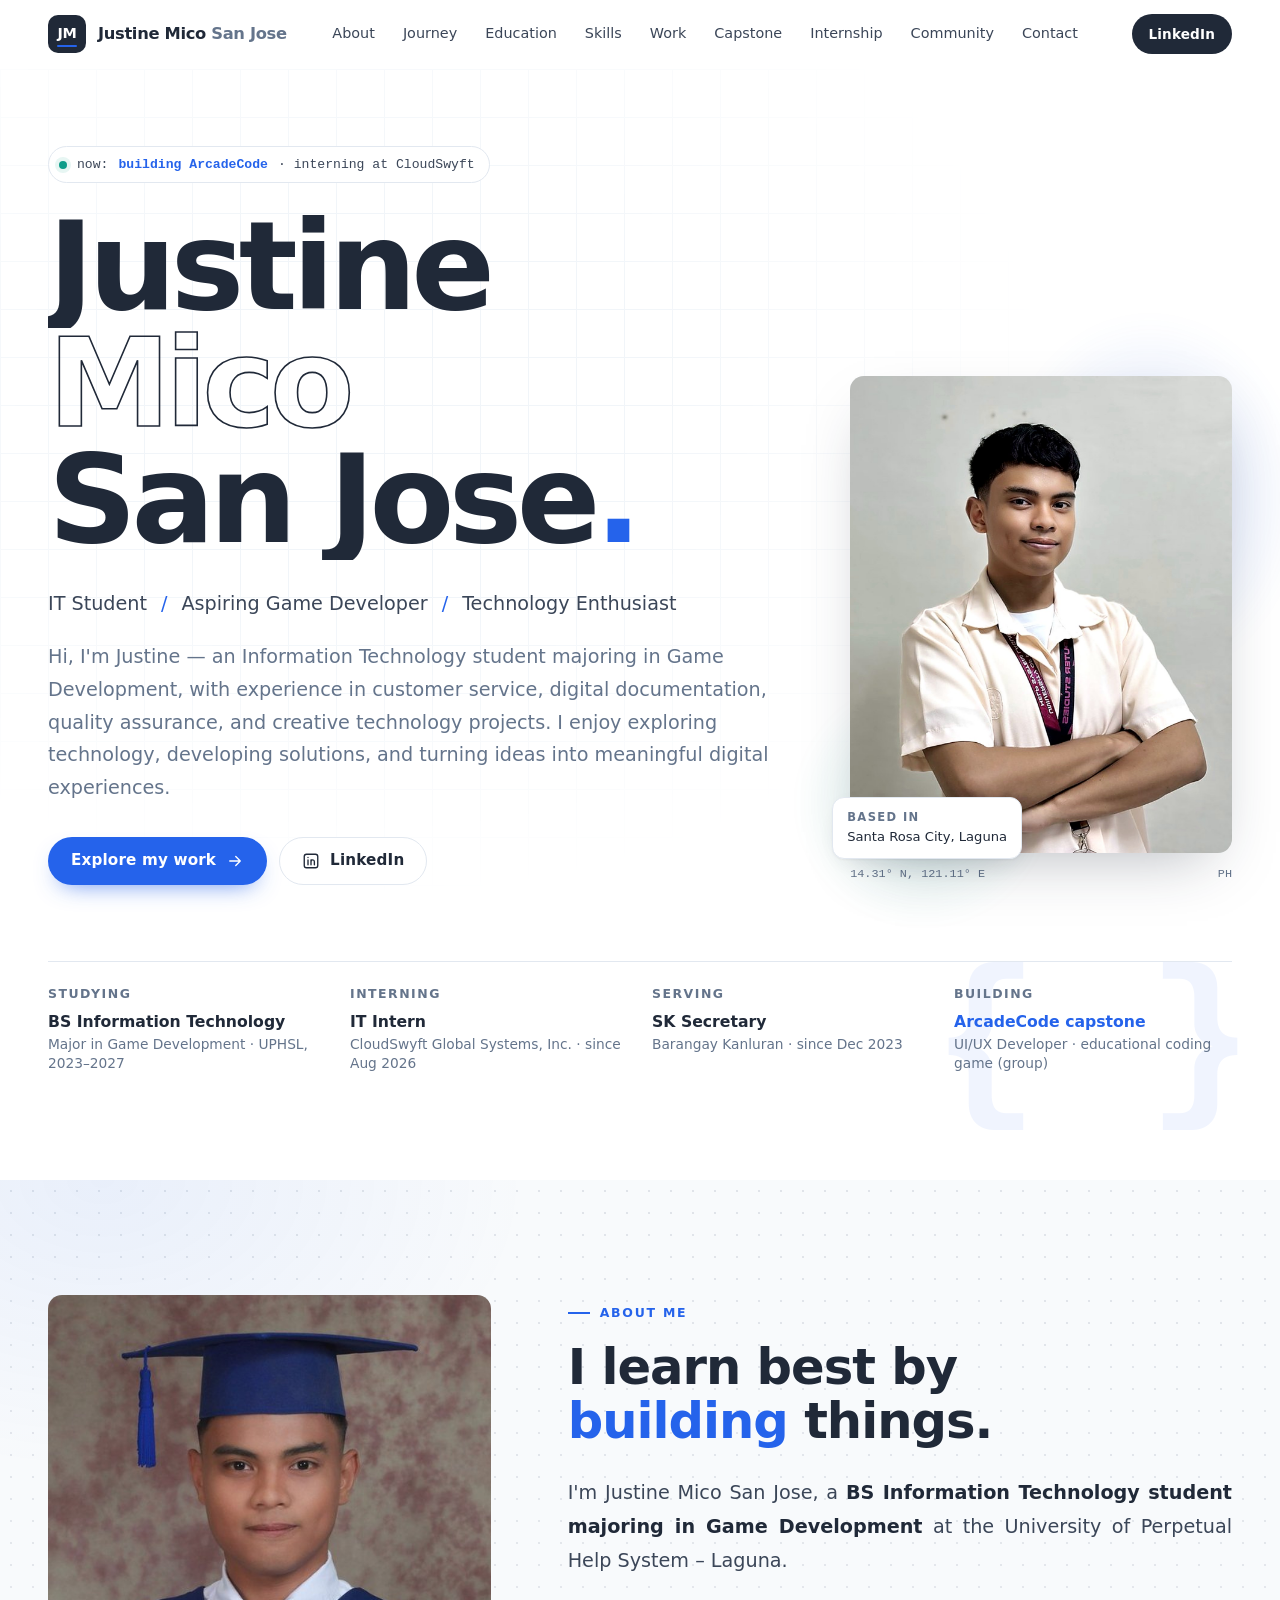
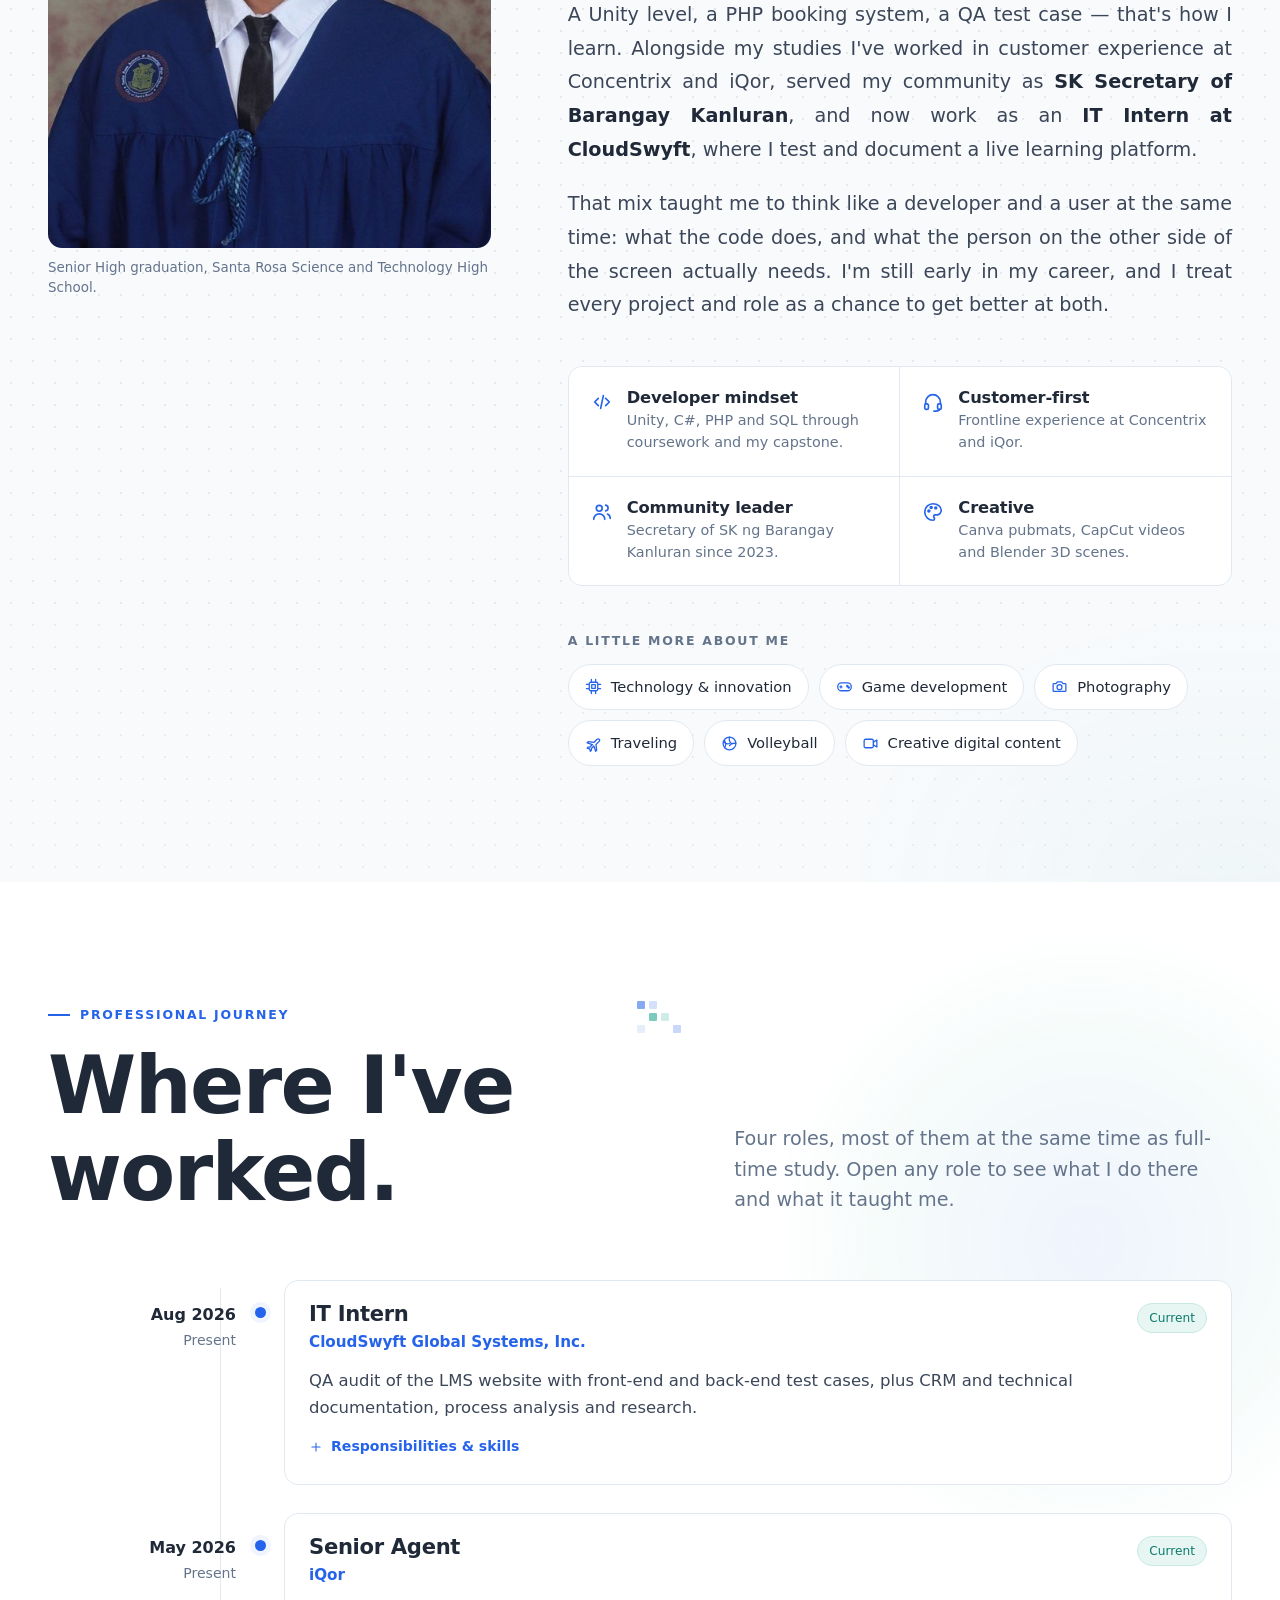
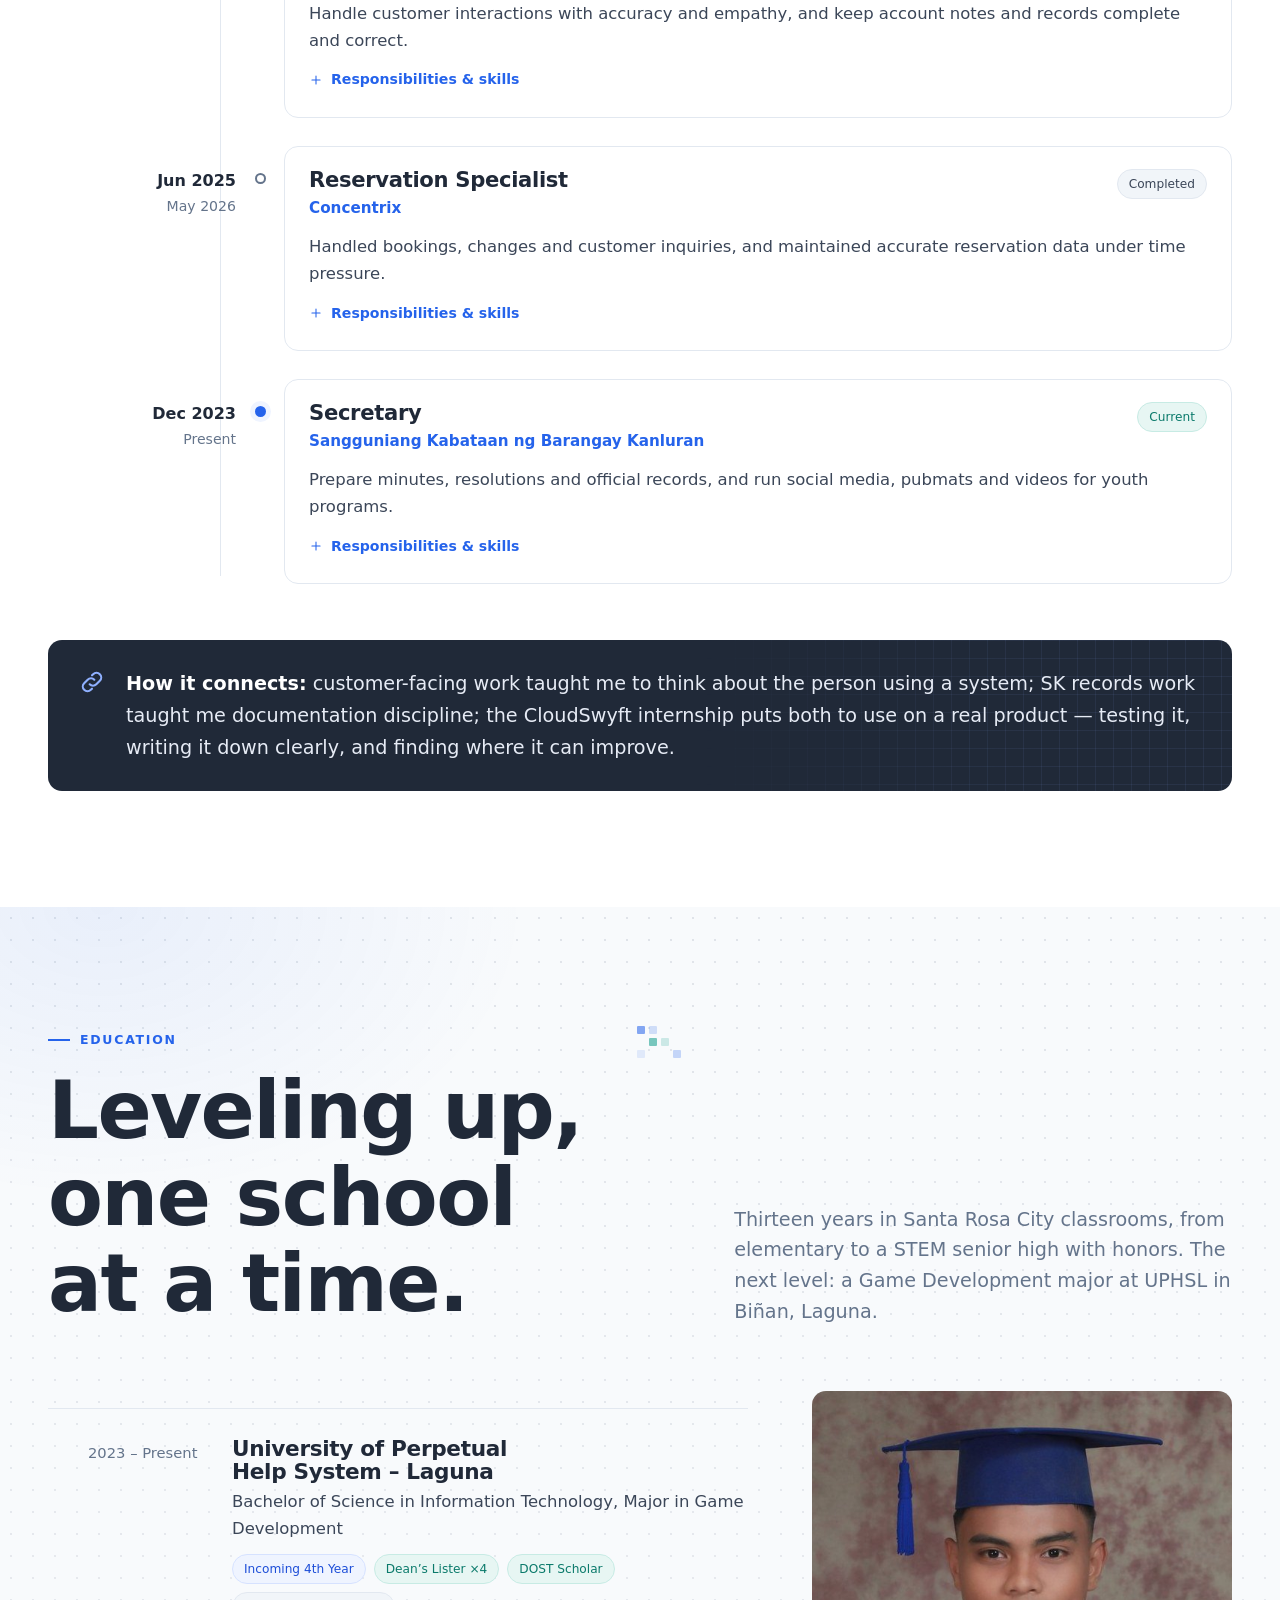
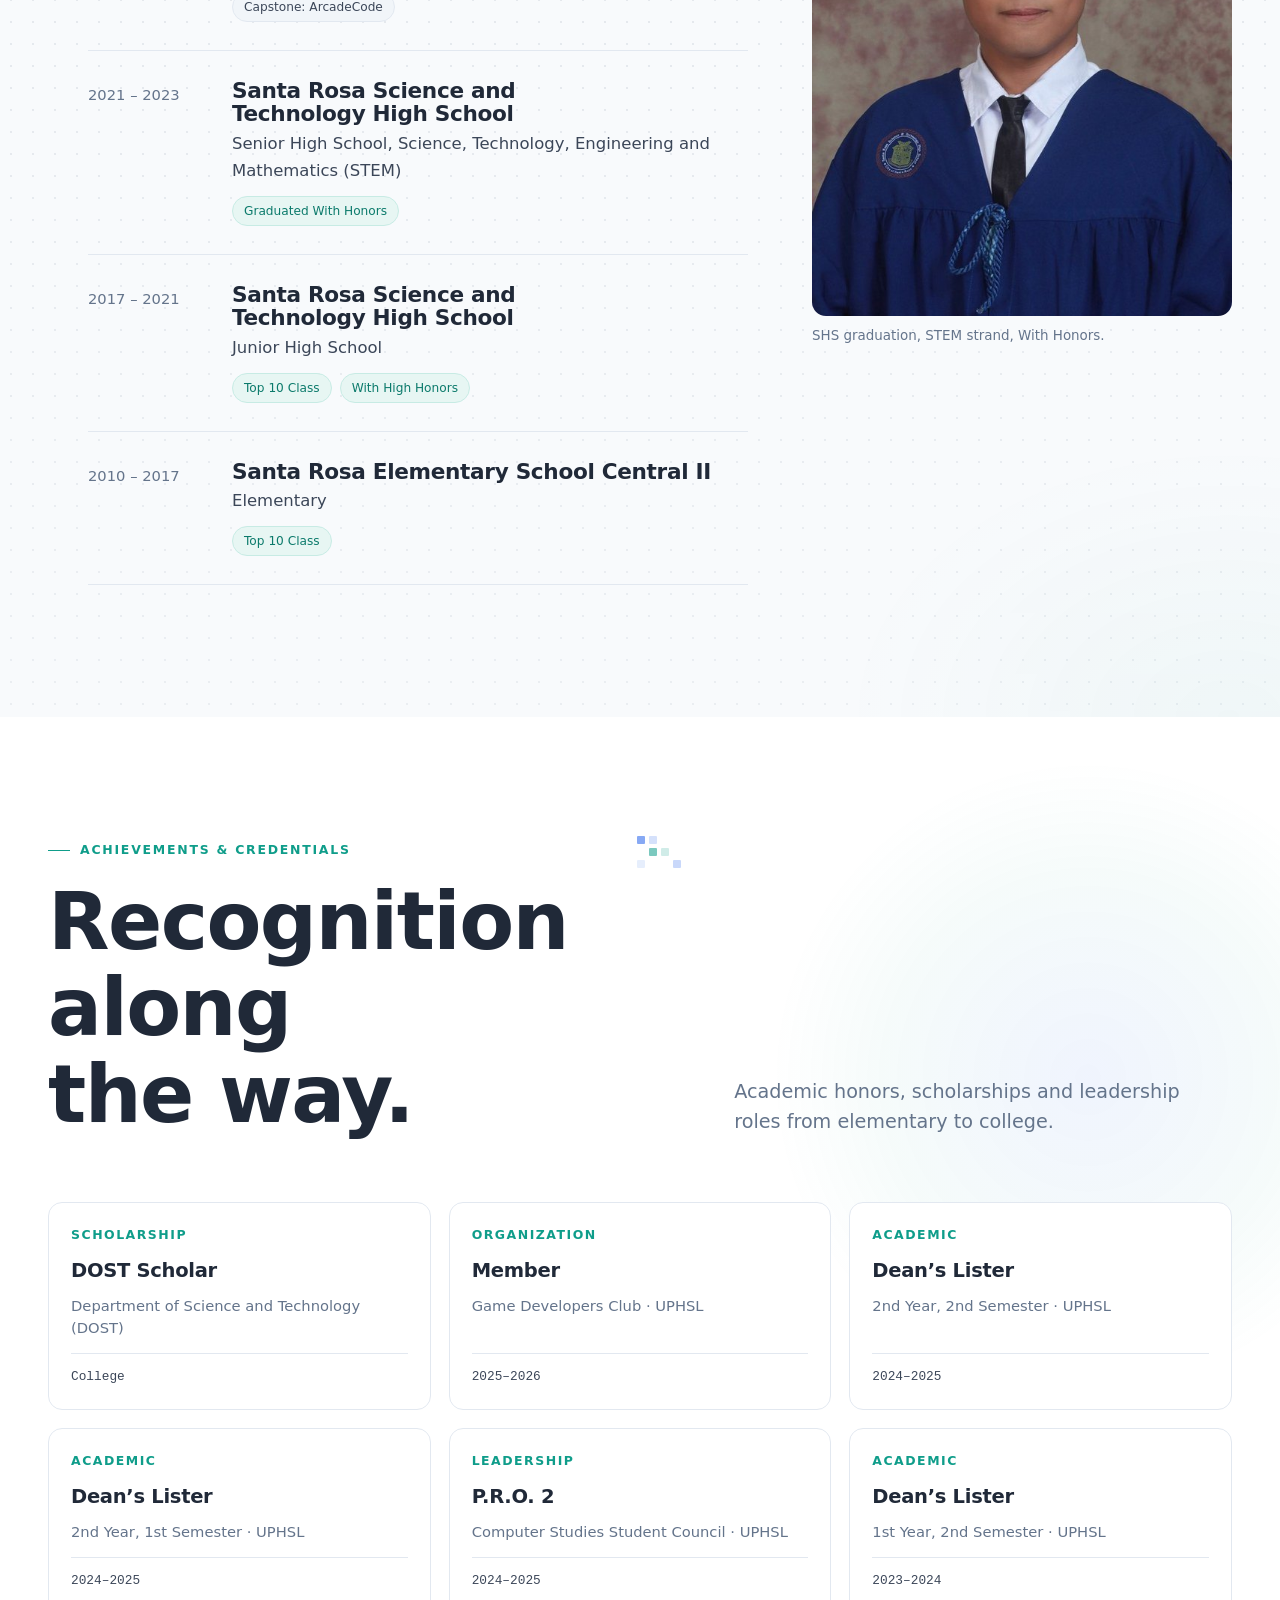
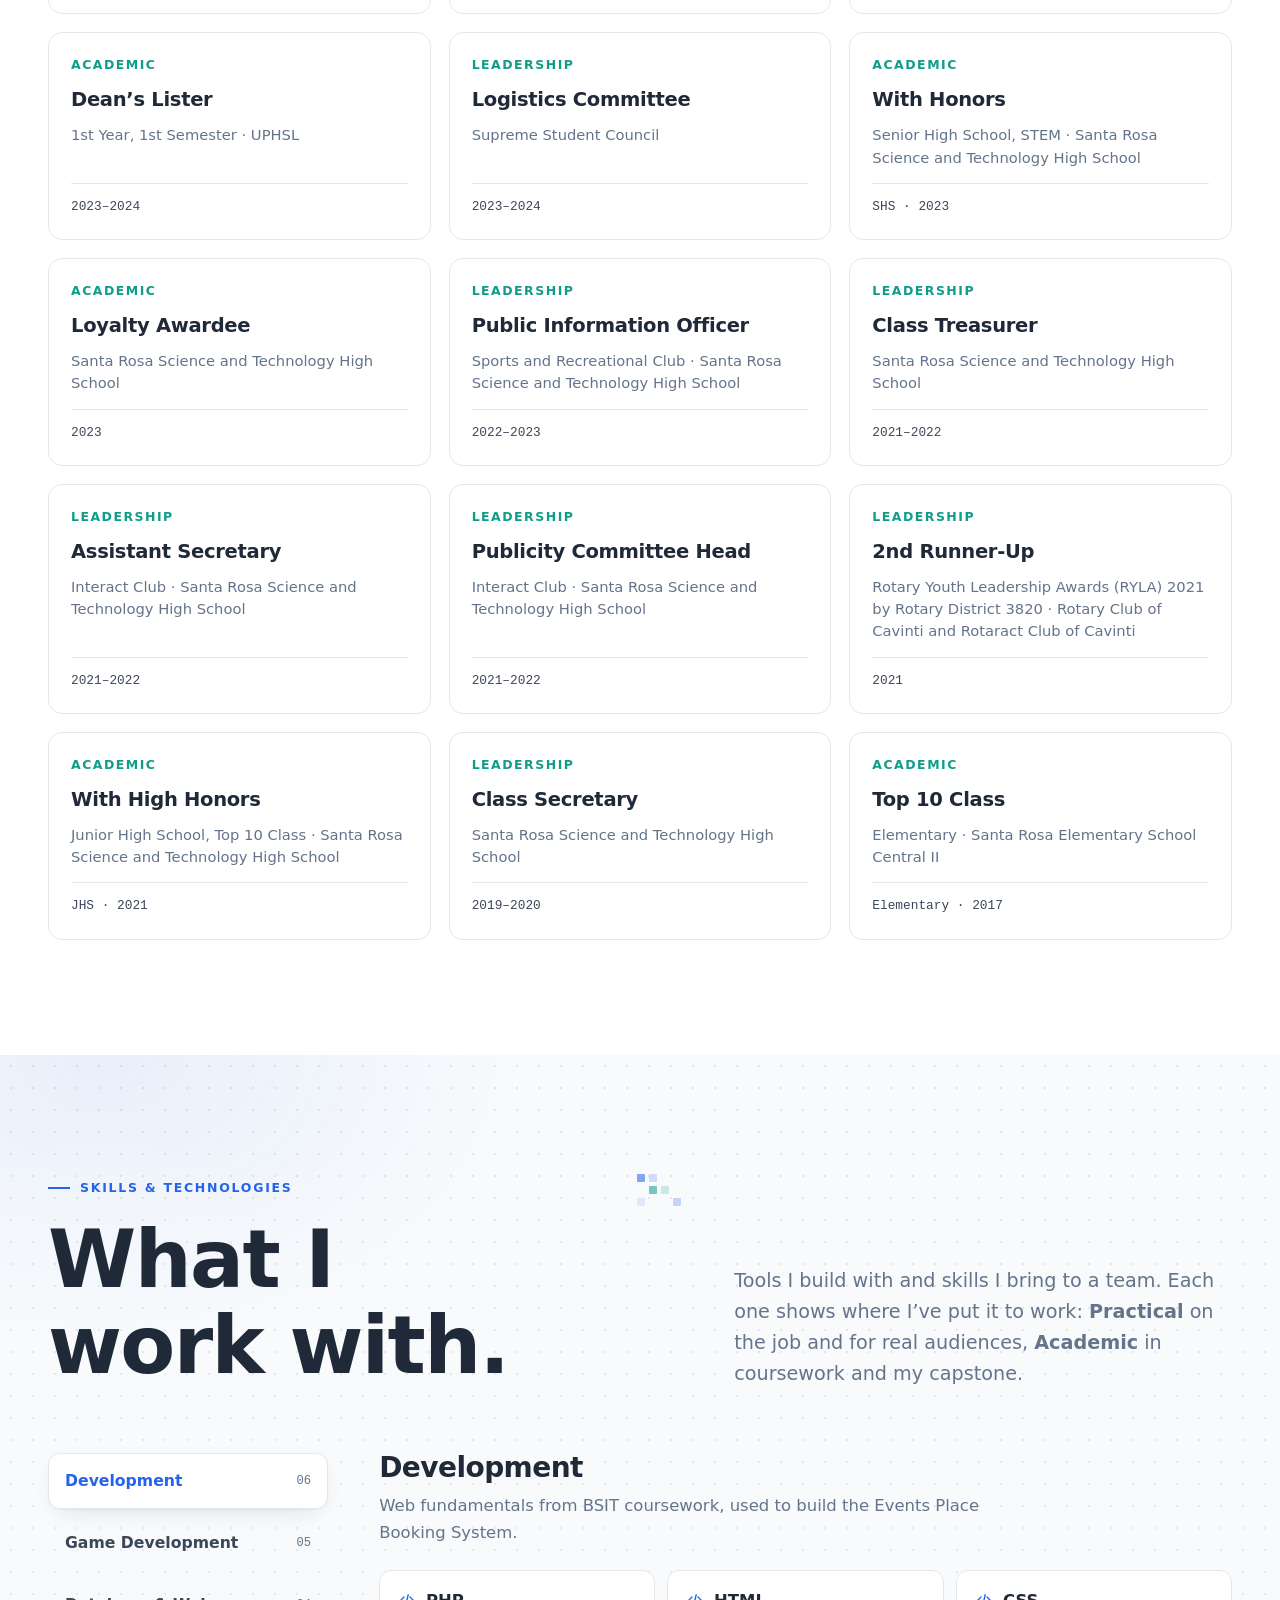
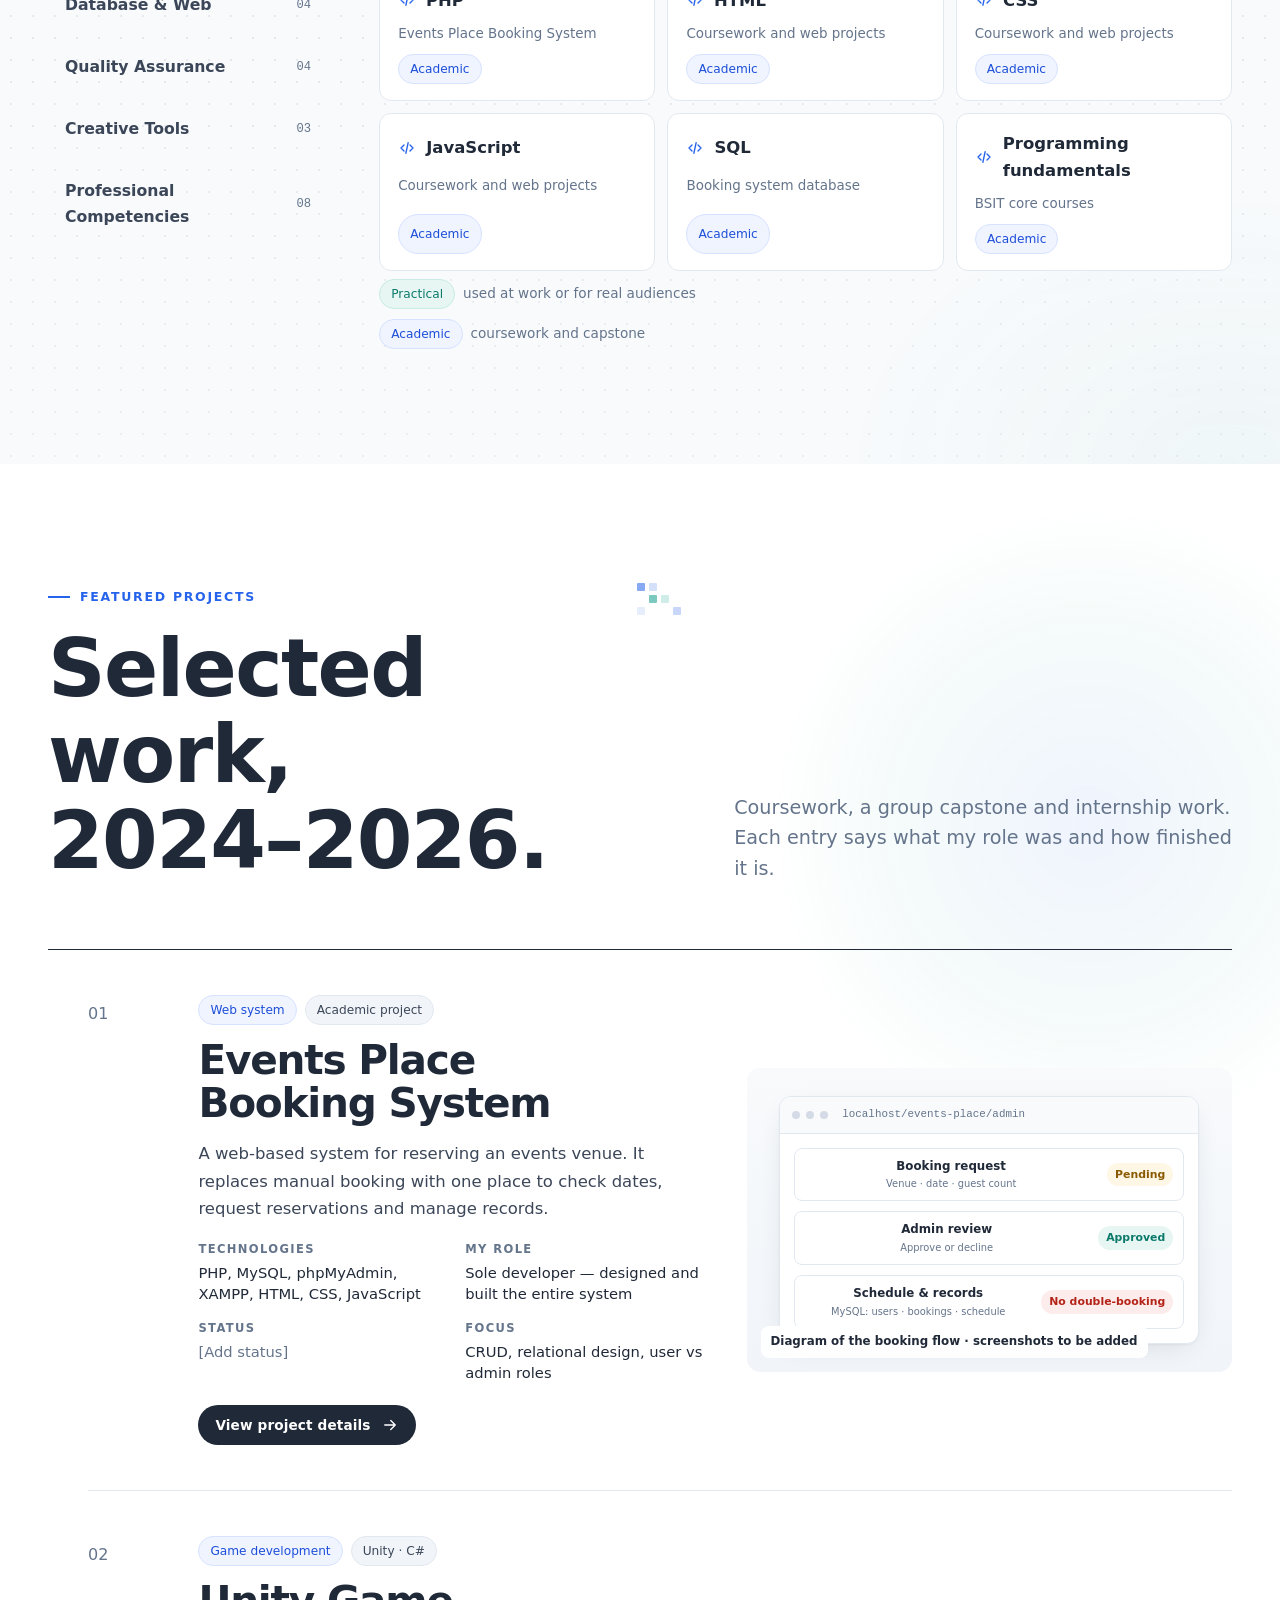
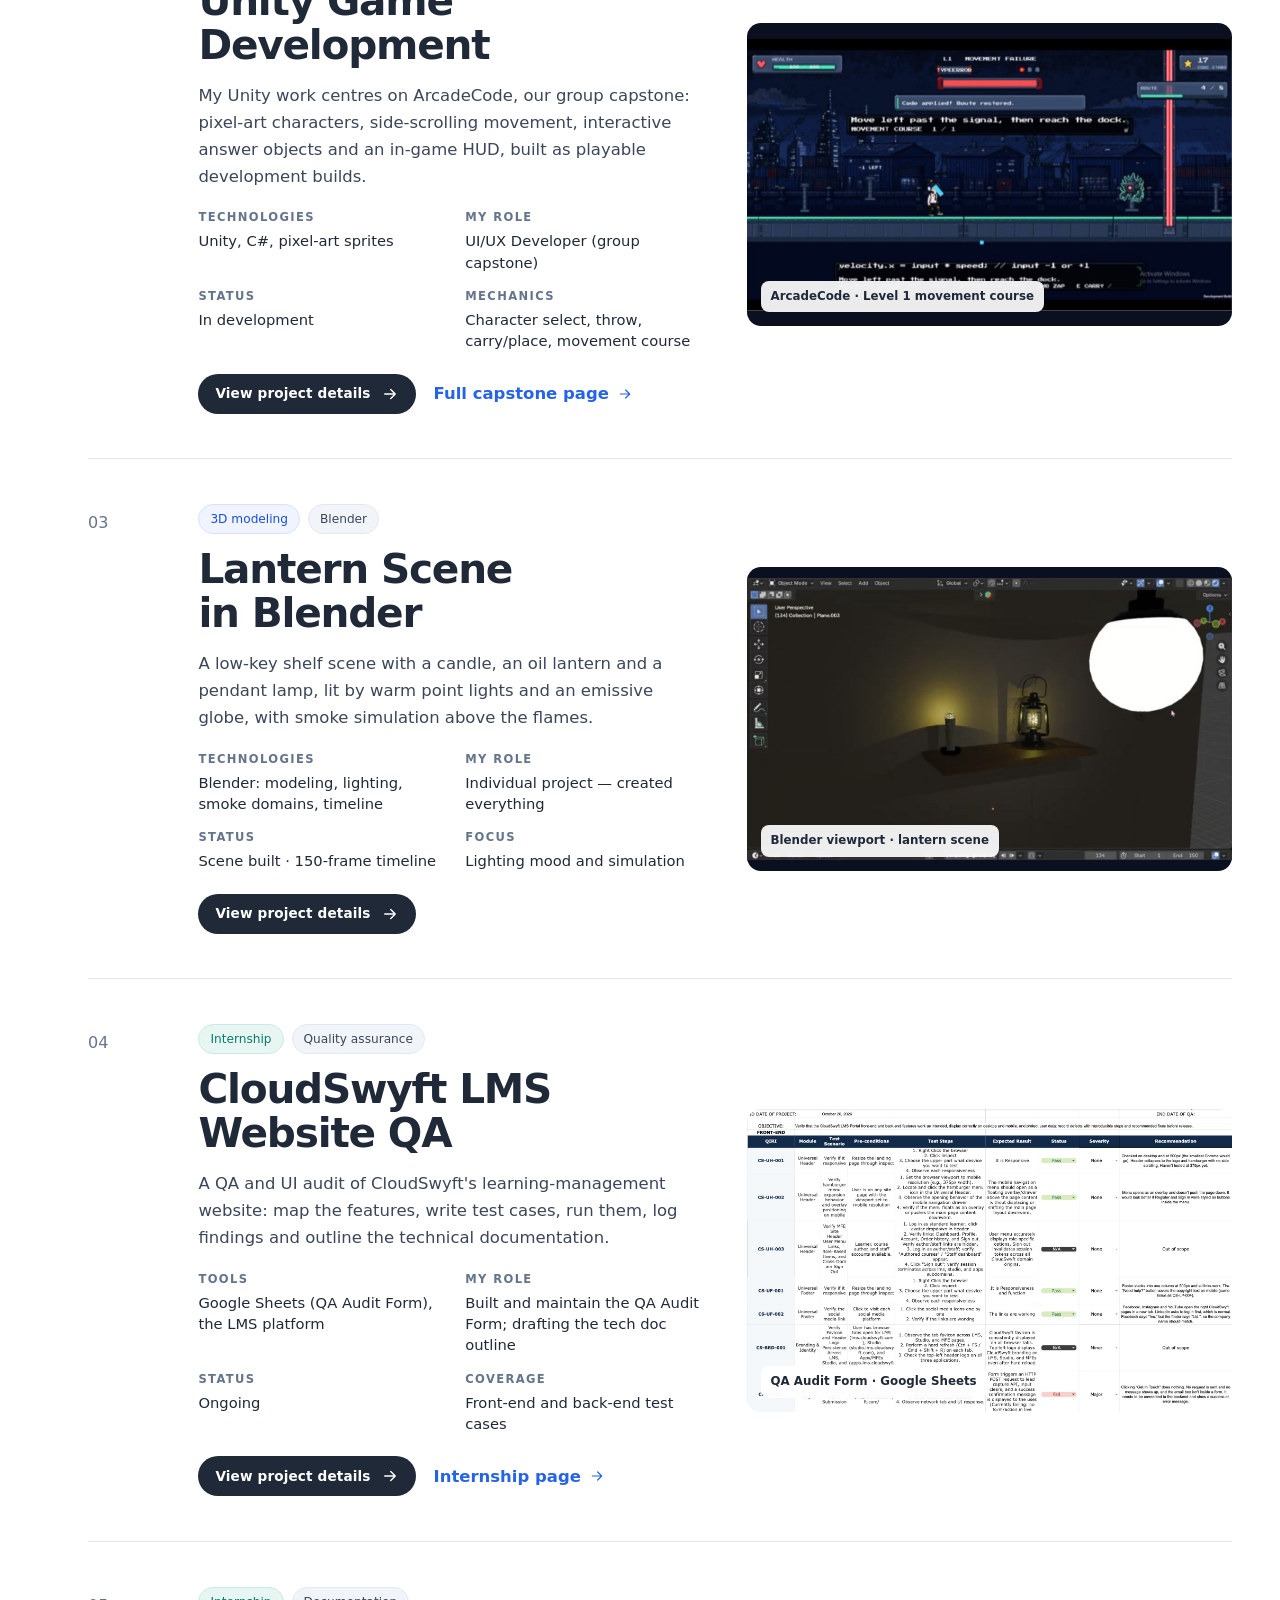
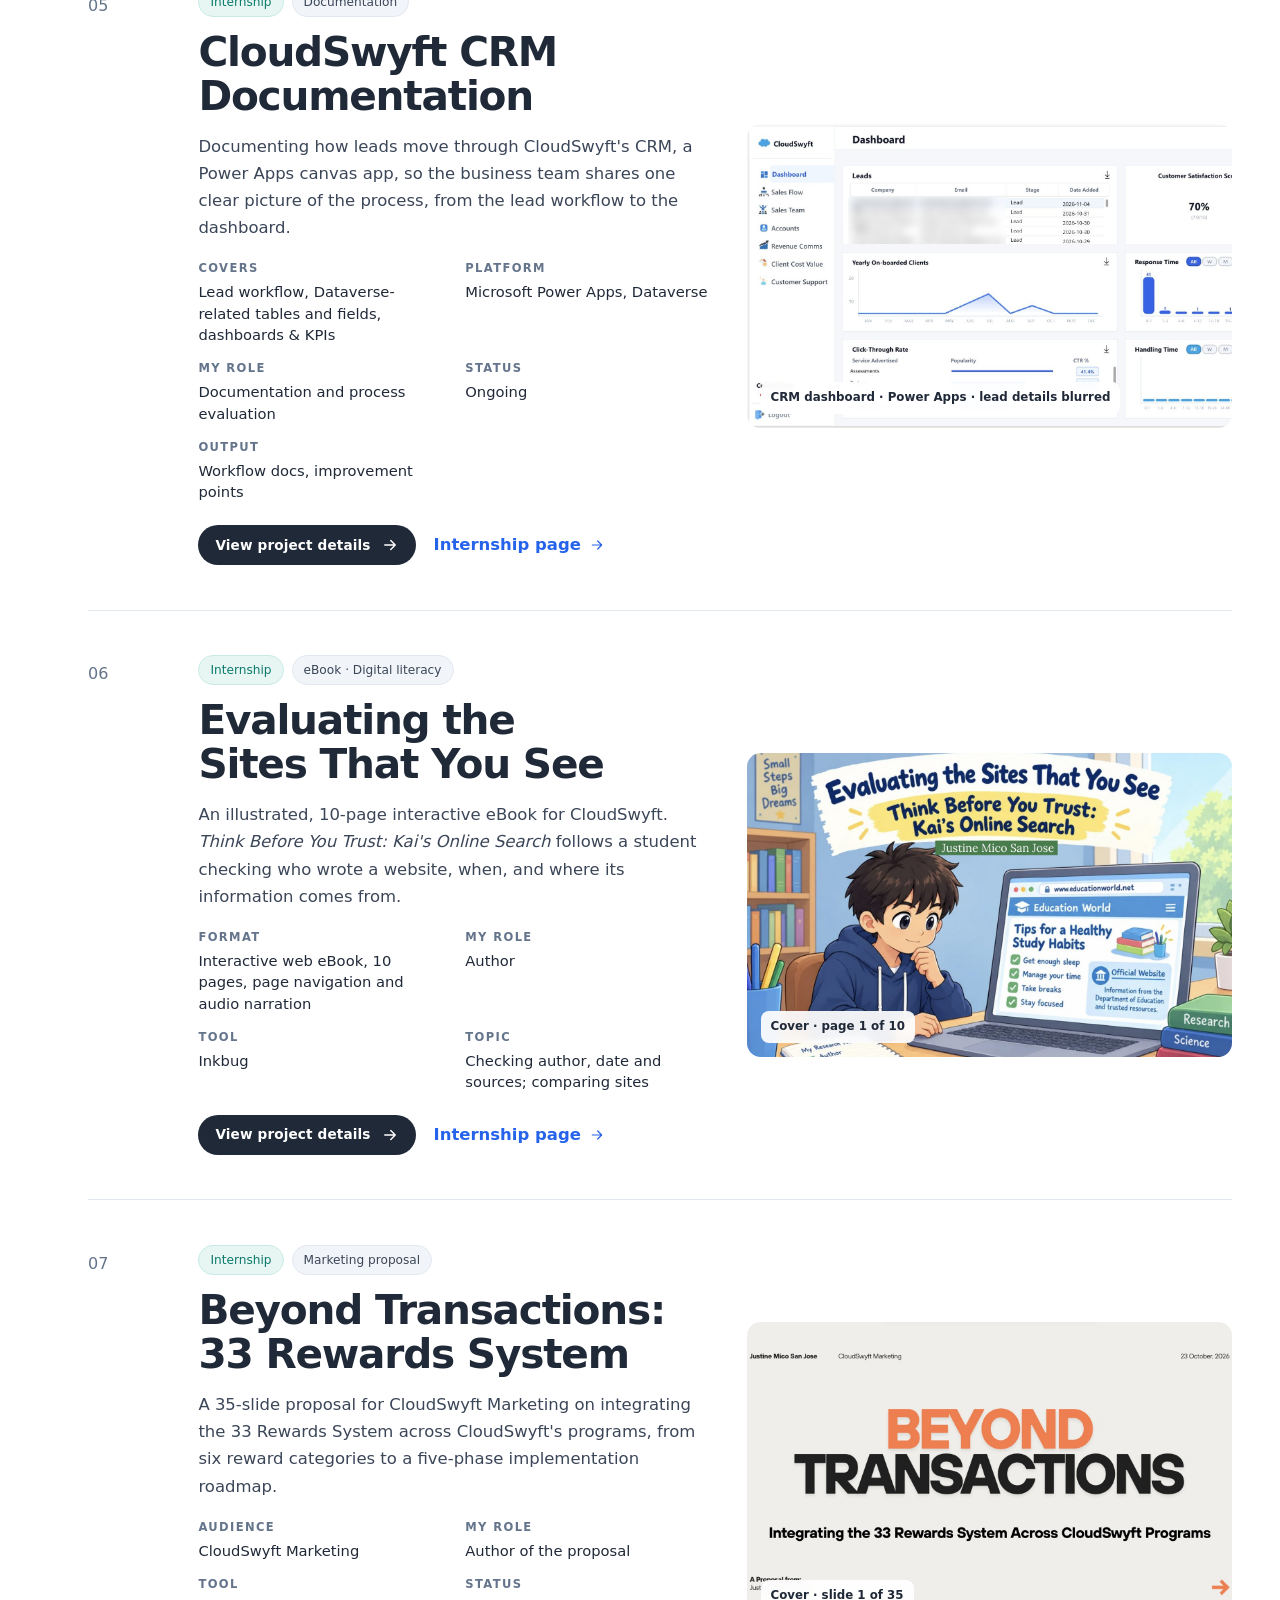
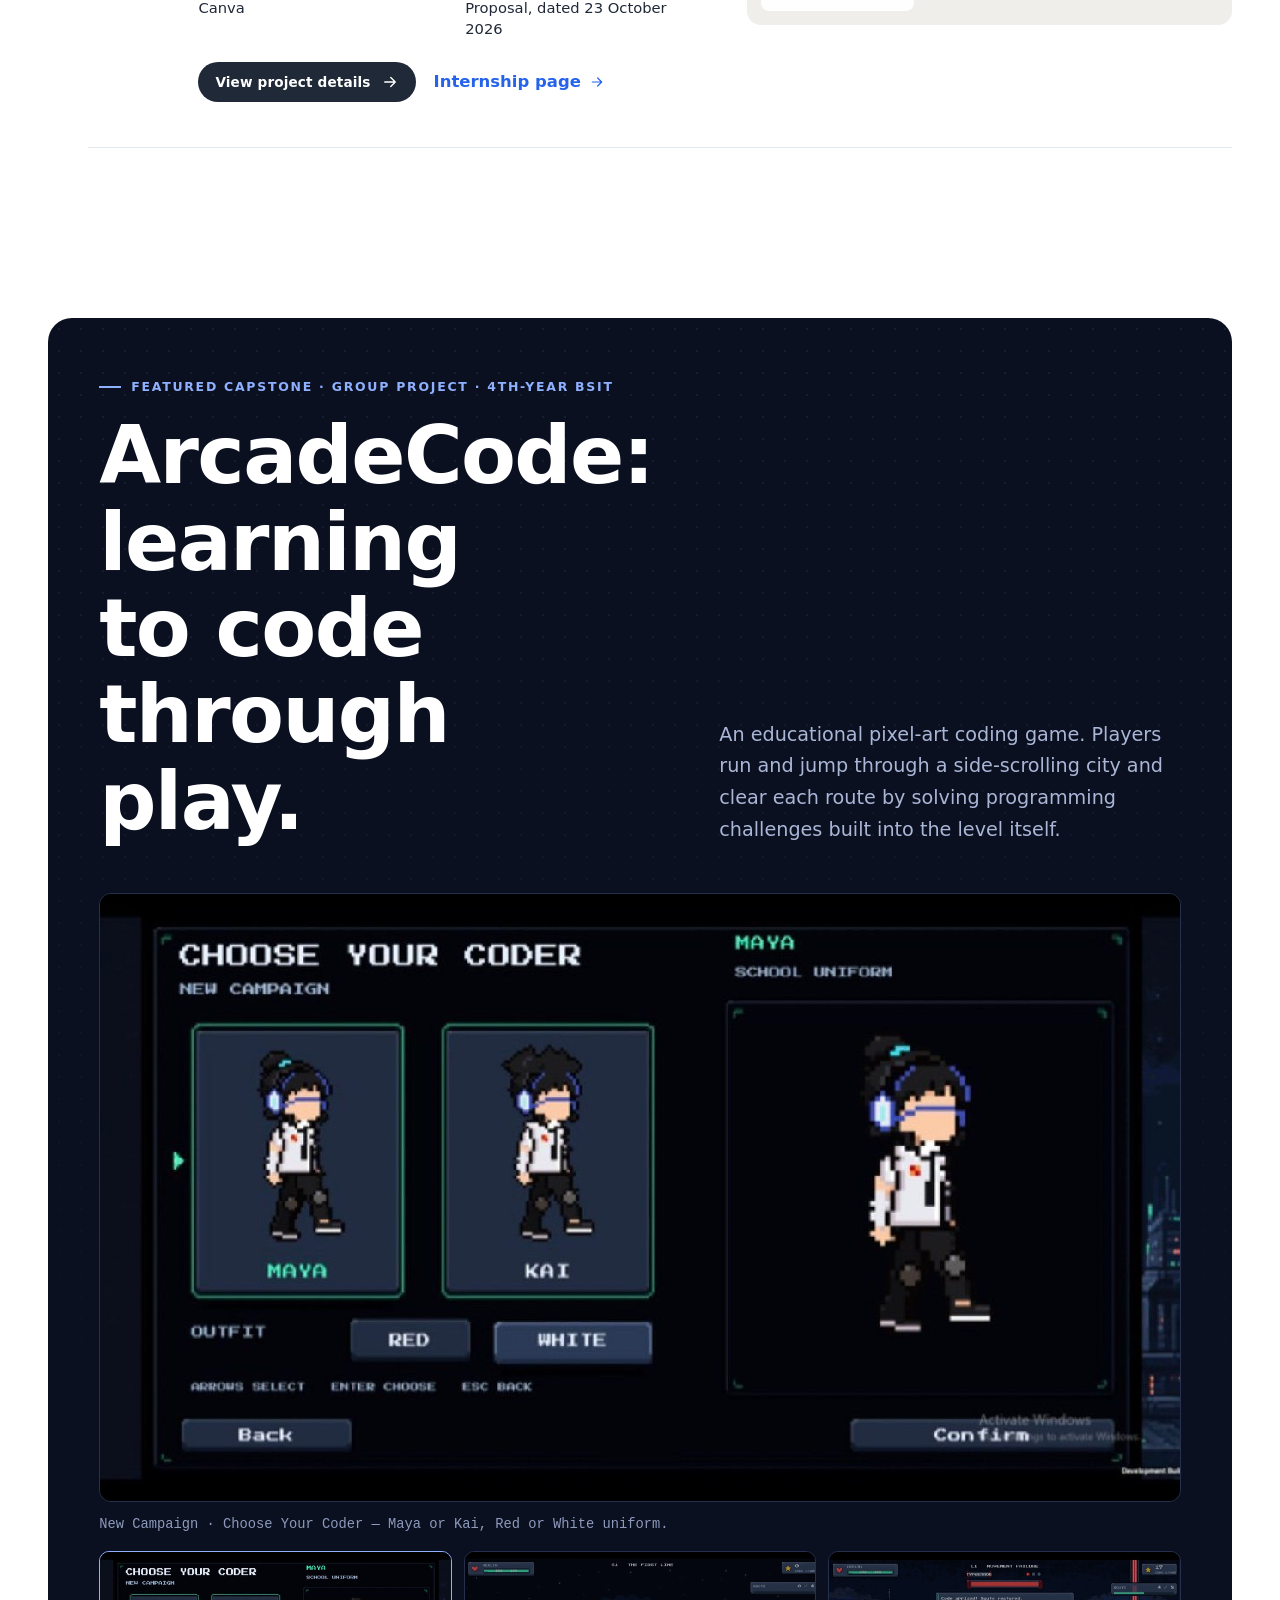
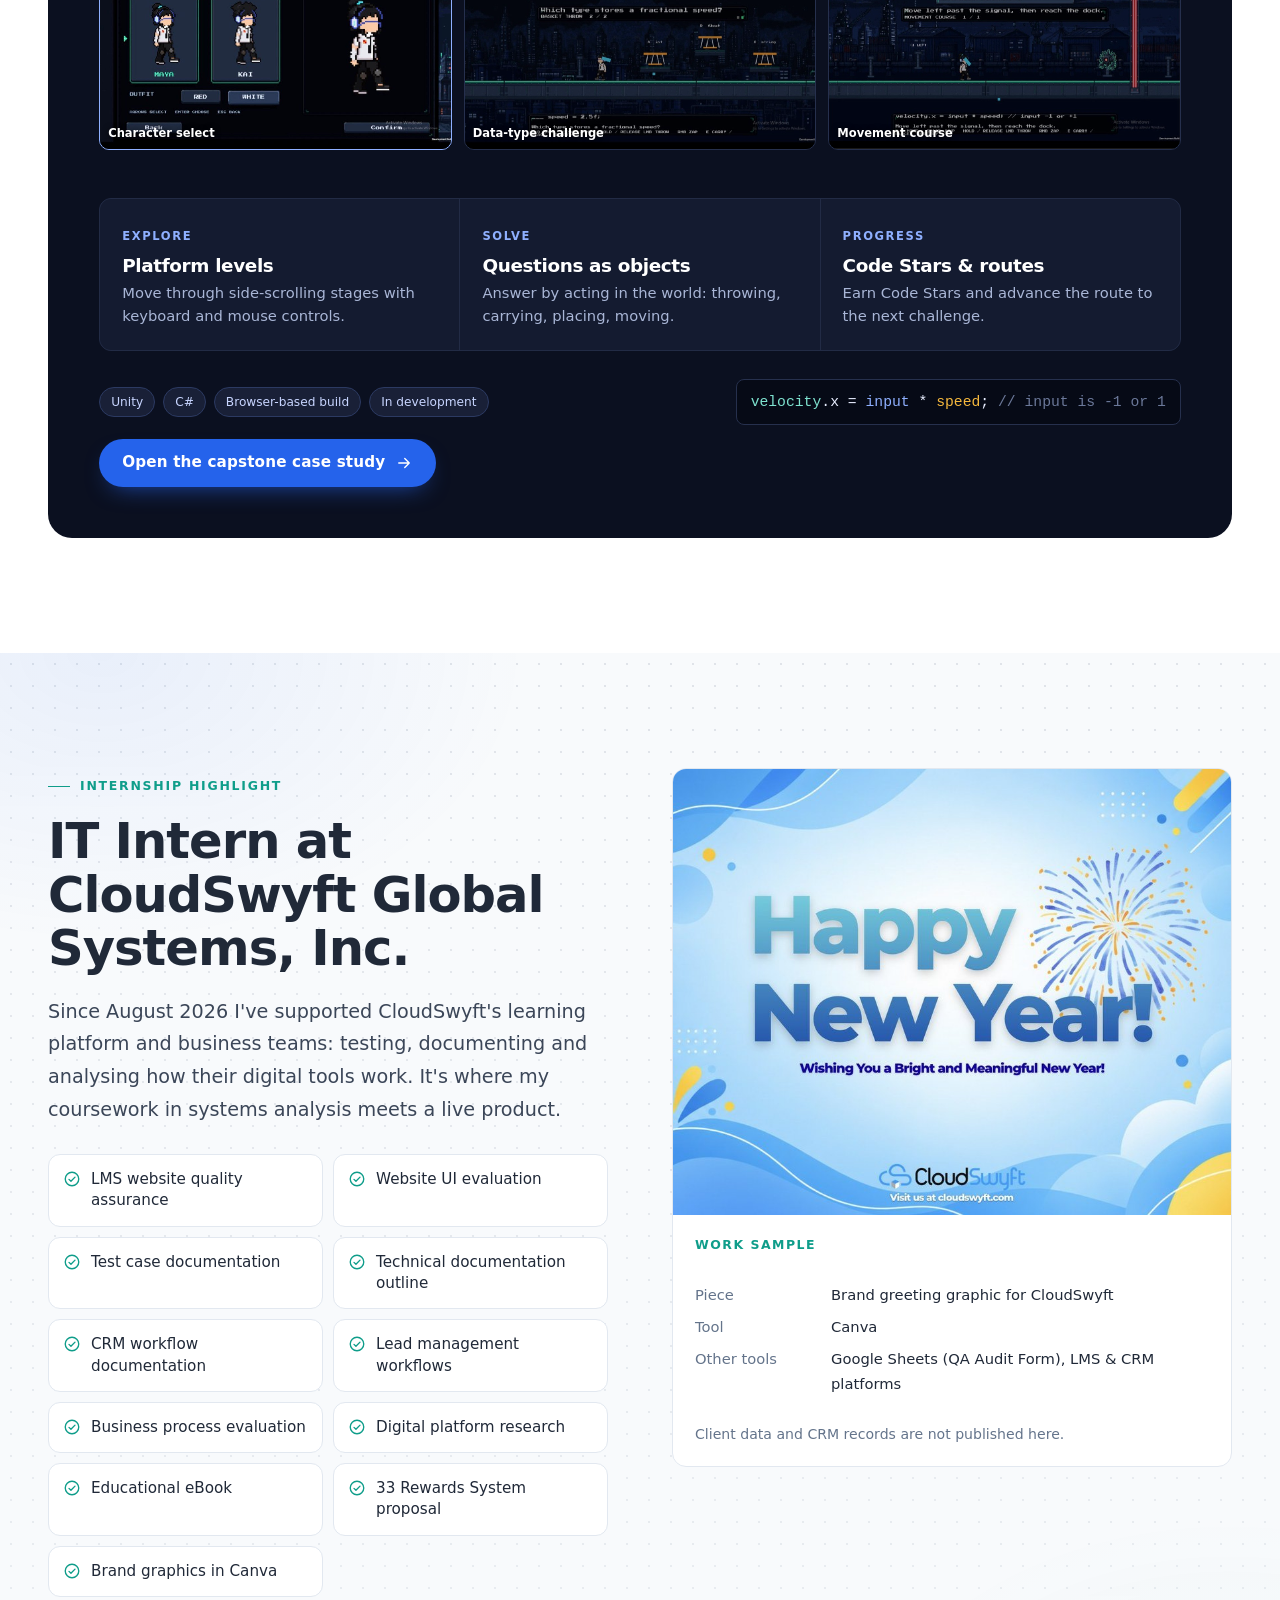
==== commit 20b18efc: "Update Education and Achievements sections" ====
--- a/index.html
+++ b/index.html
@@ -227,27 +227,35 @@
     <div class="edu-grid">
       <ol class="edu-list">
         <li class="edu reveal">
-          <div class="edu__years">2023 – 2027</div>
+          <div class="edu__years">2023 – Present</div>
           <div>
             <h3>University of Perpetual Help System – Laguna</h3>
             <p class="deg">Bachelor of Science in Information Technology, Major in Game Development</p>
-            <div class="chips"><span class="chip chip--blue">In progress</span><span class="chip">Capstone: ArcadeCode</span><span class="chip">Systems analysis &amp; design</span></div>
+            <div class="chips"><span class="chip chip--blue">Incoming 4th Year</span><span class="chip chip--teal">Dean’s Lister ×4</span><span class="chip chip--teal">DOST Scholar</span><span class="chip">Capstone: ArcadeCode</span></div>
           </div>
         </li>
         <li class="edu reveal">
-          <div class="edu__years">2017 – 2023</div>
+          <div class="edu__years">2021 – 2023</div>
           <div>
             <h3>Santa Rosa Science and Technology High School</h3>
-            <p class="deg">Junior High School and Senior High School, STEM Strand</p>
-            <div class="chips"><span class="chip chip--teal">With Honors (SHS)</span><span class="chip chip--teal">Top 10 (JHS)</span></div>
+            <p class="deg">Senior High School, Science, Technology, Engineering and Mathematics (STEM)</p>
+            <div class="chips"><span class="chip chip--teal">Graduated With Honors</span></div>
+          </div>
+        </li>
+        <li class="edu reveal">
+          <div class="edu__years">2017 – 2021</div>
+          <div>
+            <h3>Santa Rosa Science and Technology High School</h3>
+            <p class="deg">Junior High School</p>
+            <div class="chips"><span class="chip chip--teal">Top 10 Class</span><span class="chip chip--teal">With High Honors</span></div>
           </div>
         </li>
         <li class="edu reveal">
           <div class="edu__years">2010 – 2017</div>
           <div>
             <h3>Santa Rosa Elementary School Central II</h3>
-            <p class="deg">Elementary Education</p>
-            <div class="chips"><span class="chip chip--teal">Top 10</span></div>
+            <p class="deg">Elementary</p>
+            <div class="chips"><span class="chip chip--teal">Top 10 Class</span></div>
           </div>
         </li>
       </ol>
@@ -271,27 +279,63 @@
         <span class="eyebrow eyebrow--teal">Achievements &amp; credentials</span>
         <h2 id="ach-title">Recognition along the way.</h2>
       </div>
-      <p>Academic honors and leadership roles from elementary to senior high.</p>
+      <p>Academic honors, scholarships and leadership roles from elementary to college.</p>
     </div>
 
     <div class="awards">
       <article class="award reveal">
-        <span class="award__type">Academic</span><h3>With Honors</h3><p>Senior High School, STEM Strand · Santa Rosa Science and Technology High School</p><span class="award__year">SHS · 2023</span>
-      </article>
-      <article class="award reveal">
-        <span class="award__type">Academic</span><h3>Top 10</h3><p>Junior High School · Santa Rosa Science and Technology High School</p><span class="award__year">JHS</span>
-      </article>
-      <article class="award reveal">
-        <span class="award__type">Academic</span><h3>Top 10</h3><p>Elementary · Santa Rosa Elementary School Central II</p><span class="award__year">Elementary · 2017</span>
-      </article>
-      <article class="award reveal">
-        <span class="award__type">Leadership</span><h3>2nd Runner-Up</h3><p>Rotary Youth Leadership Awards (RYLA)</p><span class="award__year">2021</span>
-      </article>
-      <article class="award reveal">
-        <span class="award__type">Leadership</span><h3>Class Secretary</h3><p>Elected class officer</p><span class="award__year">S.Y. 2019–2020</span>
-      </article>
-      <article class="award reveal">
-        <span class="award__type">Leadership</span><h3>Class Treasurer</h3><p>Elected class officer</p><span class="award__year">S.Y. 2021–2022</span>
+        <span class="award__type">Scholarship</span><h3>DOST Scholar</h3><p>Department of Science and Technology (DOST)</p><span class="award__year">College</span>
+      </article>
+      <article class="award reveal">
+        <span class="award__type">Organization</span><h3>Member</h3><p>Game Developers Club · UPHSL</p><span class="award__year">2025–2026</span>
+      </article>
+      <article class="award reveal">
+        <span class="award__type">Academic</span><h3>Dean’s Lister</h3><p>2nd Year, 2nd Semester · UPHSL</p><span class="award__year">2024–2025</span>
+      </article>
+      <article class="award reveal">
+        <span class="award__type">Academic</span><h3>Dean’s Lister</h3><p>2nd Year, 1st Semester · UPHSL</p><span class="award__year">2024–2025</span>
+      </article>
+      <article class="award reveal">
+        <span class="award__type">Leadership</span><h3>P.R.O. 2</h3><p>Computer Studies Student Council · UPHSL</p><span class="award__year">2024–2025</span>
+      </article>
+      <article class="award reveal">
+        <span class="award__type">Academic</span><h3>Dean’s Lister</h3><p>1st Year, 2nd Semester · UPHSL</p><span class="award__year">2023–2024</span>
+      </article>
+      <article class="award reveal">
+        <span class="award__type">Academic</span><h3>Dean’s Lister</h3><p>1st Year, 1st Semester · UPHSL</p><span class="award__year">2023–2024</span>
+      </article>
+      <article class="award reveal">
+        <span class="award__type">Leadership</span><h3>Logistics Committee</h3><p>Supreme Student Council</p><span class="award__year">2023–2024</span>
+      </article>
+      <article class="award reveal">
+        <span class="award__type">Academic</span><h3>With Honors</h3><p>Senior High School, STEM · Santa Rosa Science and Technology High School</p><span class="award__year">SHS · 2023</span>
+      </article>
+      <article class="award reveal">
+        <span class="award__type">Academic</span><h3>Loyalty Awardee</h3><p>Santa Rosa Science and Technology High School</p><span class="award__year">2023</span>
+      </article>
+      <article class="award reveal">
+        <span class="award__type">Leadership</span><h3>Public Information Officer</h3><p>Sports and Recreational Club · Santa Rosa Science and Technology High School</p><span class="award__year">2022–2023</span>
+      </article>
+      <article class="award reveal">
+        <span class="award__type">Leadership</span><h3>Class Treasurer</h3><p>Santa Rosa Science and Technology High School</p><span class="award__year">2021–2022</span>
+      </article>
+      <article class="award reveal">
+        <span class="award__type">Leadership</span><h3>Assistant Secretary</h3><p>Interact Club · Santa Rosa Science and Technology High School</p><span class="award__year">2021–2022</span>
+      </article>
+      <article class="award reveal">
+        <span class="award__type">Leadership</span><h3>Publicity Committee Head</h3><p>Interact Club · Santa Rosa Science and Technology High School</p><span class="award__year">2021–2022</span>
+      </article>
+      <article class="award reveal">
+        <span class="award__type">Leadership</span><h3>2nd Runner-Up</h3><p>Rotary Youth Leadership Awards (RYLA) 2021 by Rotary District 3820 · Rotary Club of Cavinti and Rotaract Club of Cavinti</p><span class="award__year">2021</span>
+      </article>
+      <article class="award reveal">
+        <span class="award__type">Academic</span><h3>With High Honors</h3><p>Junior High School, Top 10 Class · Santa Rosa Science and Technology High School</p><span class="award__year">JHS · 2021</span>
+      </article>
+      <article class="award reveal">
+        <span class="award__type">Leadership</span><h3>Class Secretary</h3><p>Santa Rosa Science and Technology High School</p><span class="award__year">2019–2020</span>
+      </article>
+      <article class="award reveal">
+        <span class="award__type">Academic</span><h3>Top 10 Class</h3><p>Elementary · Santa Rosa Elementary School Central II</p><span class="award__year">Elementary · 2017</span>
       </article>
     </div>
   </div>
--- a/css/style.css
+++ b/css/style.css
@@ -252,7 +252,7 @@
   position: relative; border-radius: var(--r-md); overflow: hidden; background: var(--mist);
   aspect-ratio: 4 / 5; max-width: 100%; box-shadow: var(--shadow-lg);
 }
-.portrait-frame img { width: 100%; height: 100%; object-fit: cover; object-position: 50% 22%; }
+.portrait-frame img { width: 100%; height: 100%; object-fit: cover; object-position: 50% 0%; }
 .portrait-tag {
   position: absolute; left: -18px; bottom: 26px; z-index: 2;
   background: var(--white); border: 1px solid var(--line); border-radius: 12px; padding: 12px 14px;
@@ -281,7 +281,7 @@
 .about__body h2 { font-size: var(--t-xl); font-weight: 800; margin: 18px 0 28px; }
 .about__body h2 em { font-style: normal; color: var(--blue); }
 .prose p + p { margin-top: 1.1em; }
-.prose p { font-size: var(--t-md); line-height: 1.75; color: var(--ink-soft); max-width: 62ch; }
+.prose p { font-size: var(--t-md); line-height: 1.75; color: var(--ink-soft); max-width: 62ch; text-align: justify; hyphens: auto; -webkit-hyphens: auto; }
 .prose strong { color: var(--ink); font-weight: 600; }
 
 .pillars { margin-top: 44px; display: grid; grid-template-columns: repeat(2, minmax(0, 1fr)); gap: 1px; background: var(--line); border: 1px solid var(--line); border-radius: var(--r-md); overflow: hidden; }
@@ -343,7 +343,7 @@
   display: grid; grid-template-columns: auto minmax(0, 1fr); gap: 20px; align-items: start;
 }
 .journey-bridge svg { width: 28px; height: 28px; color: #8fb0ff; }
-.journey-bridge p { font-size: var(--t-md); line-height: 1.65; max-width: 70ch; }
+.journey-bridge p { font-size: var(--t-md); line-height: 1.65; max-width: none; }
 .journey-bridge strong { color: #fff; }
 
 /* Education */
@@ -728,3 +728,58 @@
 .p-card .b p { font-size: .88rem !important; color: var(--slate) !important; line-height: 1.5 !important; }
 .planned { list-style: none; display: flex; flex-wrap: wrap; gap: 8px; }
 .next-prev { display: flex; justify-content: space-between; gap: 16px; flex-wrap: wrap; padding-block: 40px; border-top: 1px solid var(--line); }
+
+
+/* ==========================================================================
+   Background atmosphere — soft color fields, dot grids and pixel clusters
+   ========================================================================== */
+.section, .hero, .contact { position: relative; isolation: isolate; overflow-x: clip; }
+
+/* off-white sections: blue/teal light fields + a faint dot grid */
+.section--paper::before {
+  content: ""; position: absolute; inset: 0; z-index: -1; pointer-events: none;
+  background:
+    radial-gradient(38rem 26rem at 8% 0%, rgba(37, 99, 235, .07), transparent 70%),
+    radial-gradient(34rem 24rem at 96% 100%, rgba(15, 157, 138, .07), transparent 70%),
+    radial-gradient(rgba(100, 116, 139, .16) 1px, transparent 1.4px) 0 0 / 22px 22px;
+  -webkit-mask-image: linear-gradient(180deg, #000 0%, rgba(0,0,0,.55) 100%);
+          mask-image: linear-gradient(180deg, #000 0%, rgba(0,0,0,.55) 100%);
+}
+/* white sections: one soft glow in the upper right */
+.section:not(.section--paper):not(.capstone):not(.contact)::before {
+  content: ""; position: absolute; z-index: -1; pointer-events: none;
+  top: 40px; right: -10vw; width: min(52vw, 640px); aspect-ratio: 1;
+  background: radial-gradient(circle, rgba(37, 99, 235, .07), rgba(15, 157, 138, .04) 45%, transparent 70%);
+}
+/* hero: glow behind the portrait */
+.hero__portrait::before {
+  content: ""; position: absolute; z-index: -1; inset: -12% -18% -8% -14%; pointer-events: none;
+  background:
+    radial-gradient(closest-side at 70% 30%, rgba(37, 99, 235, .18), transparent),
+    radial-gradient(closest-side at 25% 80%, rgba(15, 157, 138, .16), transparent);
+  filter: blur(8px);
+}
+/* pixel cluster beside every section heading (a nod to game dev) */
+.section-head > div { position: relative; }
+.section-head > div::after {
+  content: ""; position: absolute; top: 4px; right: 4%; width: 8px; height: 8px; pointer-events: none;
+  background: var(--blue); opacity: .55; border-radius: 1px;
+  box-shadow: 12px 0 0 rgba(37,99,235,.35), 12px 12px 0 var(--teal), 24px 12px 0 rgba(15,157,138,.35), 0 24px 0 rgba(37,99,235,.2), 36px 24px 0 rgba(37,99,235,.45);
+}
+/* floating code glyphs in the hero and contact sections */
+.hero::after, .contact::after {
+  position: absolute; z-index: -1; pointer-events: none; font-family: var(--f-code); font-weight: 600; line-height: 1;
+  color: rgba(37, 99, 235, .07); white-space: pre;
+}
+.hero::after { content: "{ }"; font-size: clamp(5rem, 14vw, 13rem); right: 2vw; bottom: 4%; }
+.contact::after { content: "</>"; font-size: clamp(5rem, 16vw, 15rem); right: 3vw; top: 12%; color: rgba(15, 157, 138, .08); }
+/* dark bridge card: subtle grid on the right so it never reads empty */
+.journey-bridge { position: relative; overflow: hidden; }
+.journey-bridge::after {
+  content: ""; position: absolute; inset: 0 0 0 55%; pointer-events: none;
+  background-image: linear-gradient(rgba(143,176,255,.08) 1px, transparent 1px), linear-gradient(90deg, rgba(143,176,255,.08) 1px, transparent 1px);
+  background-size: 18px 18px;
+  -webkit-mask-image: linear-gradient(90deg, transparent, #000 60%); mask-image: linear-gradient(90deg, transparent, #000 60%);
+}
+.journey-bridge > * { position: relative; z-index: 1; }
+@media (max-width: 760px) { .section-head > div::after { display: none; } }
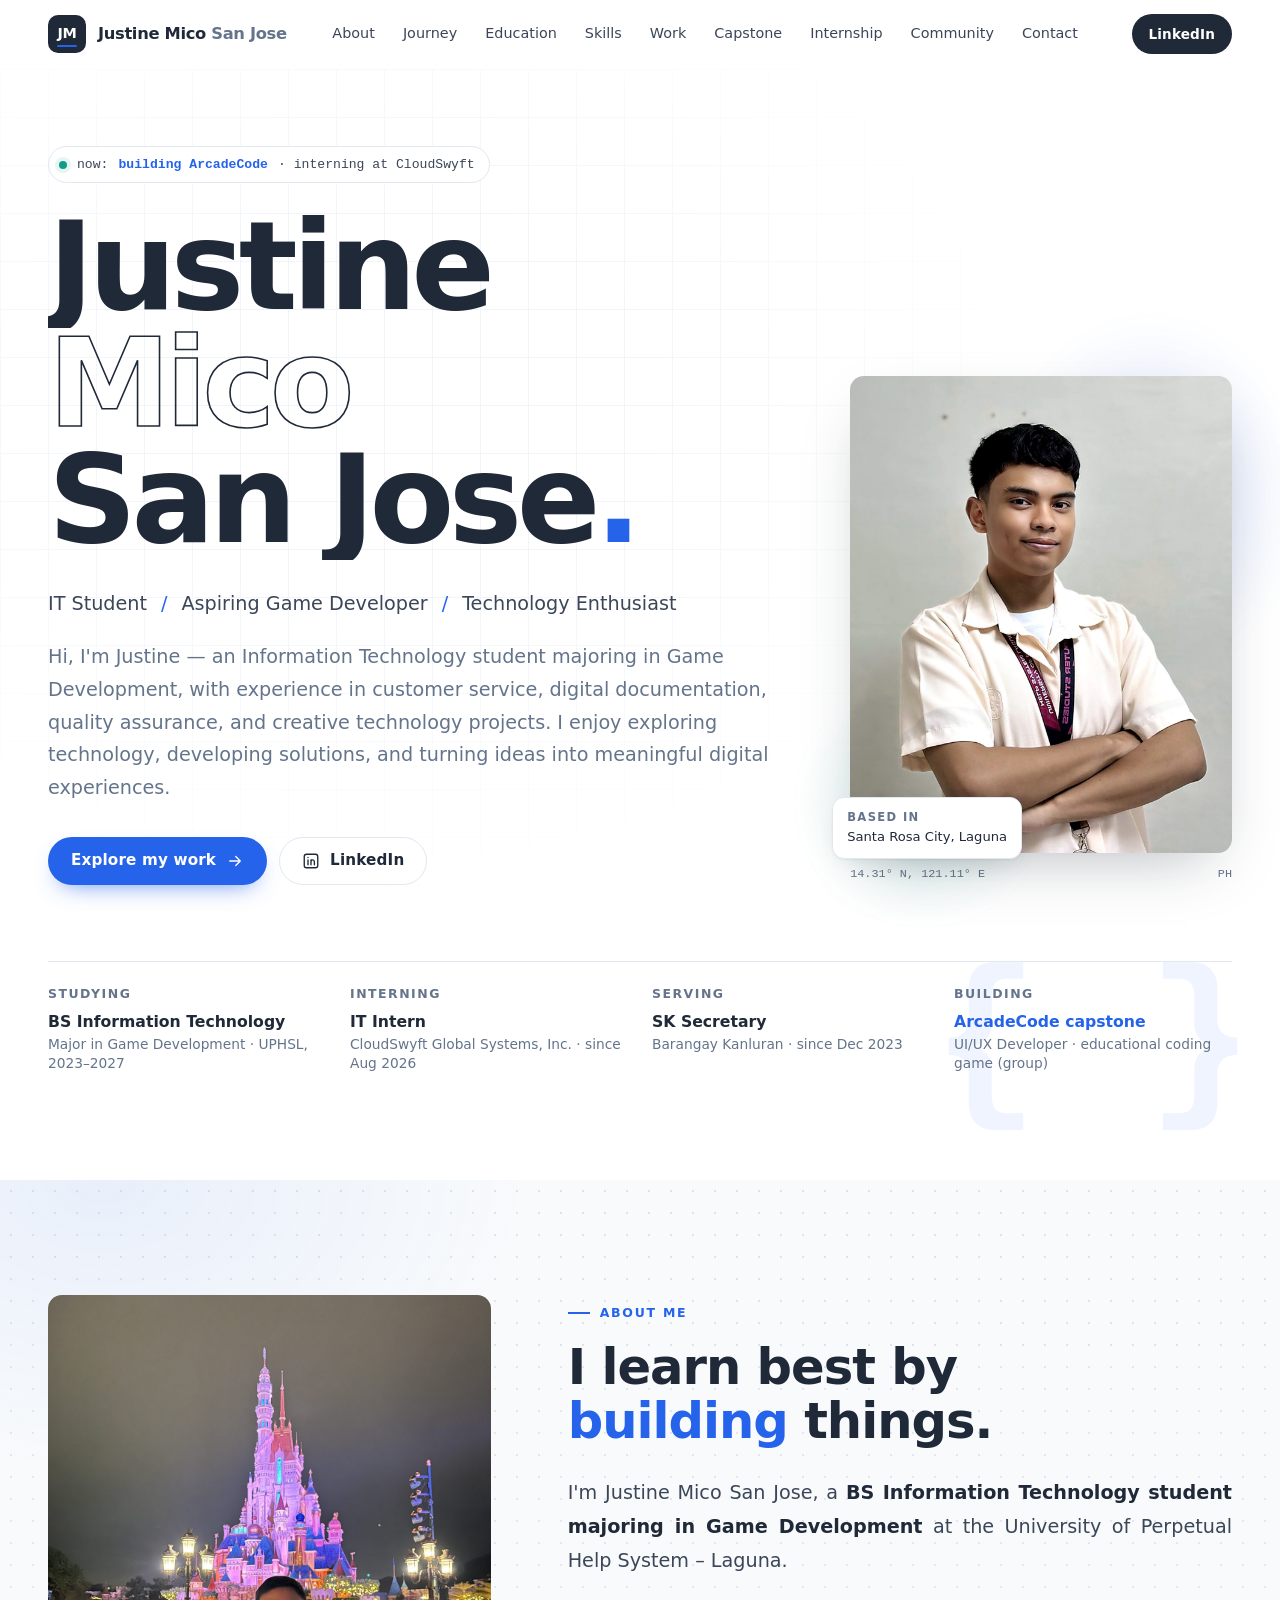
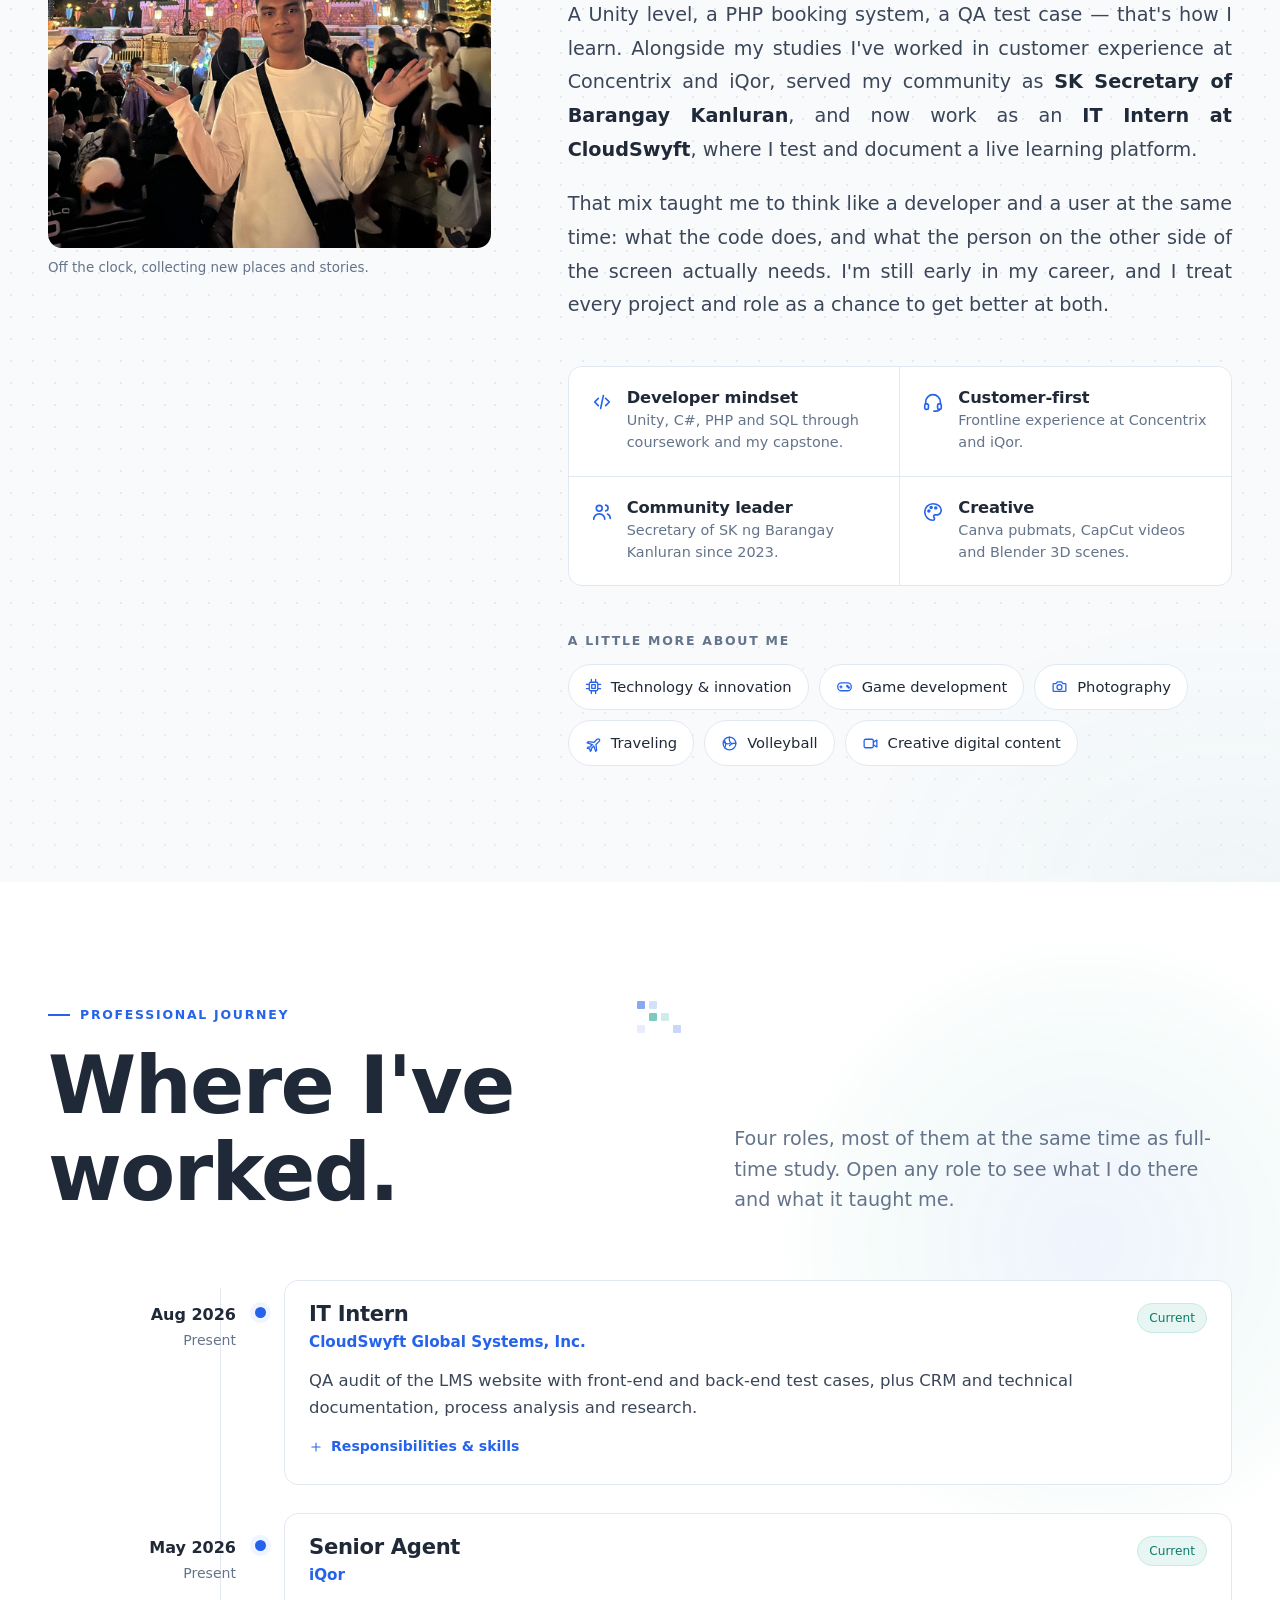
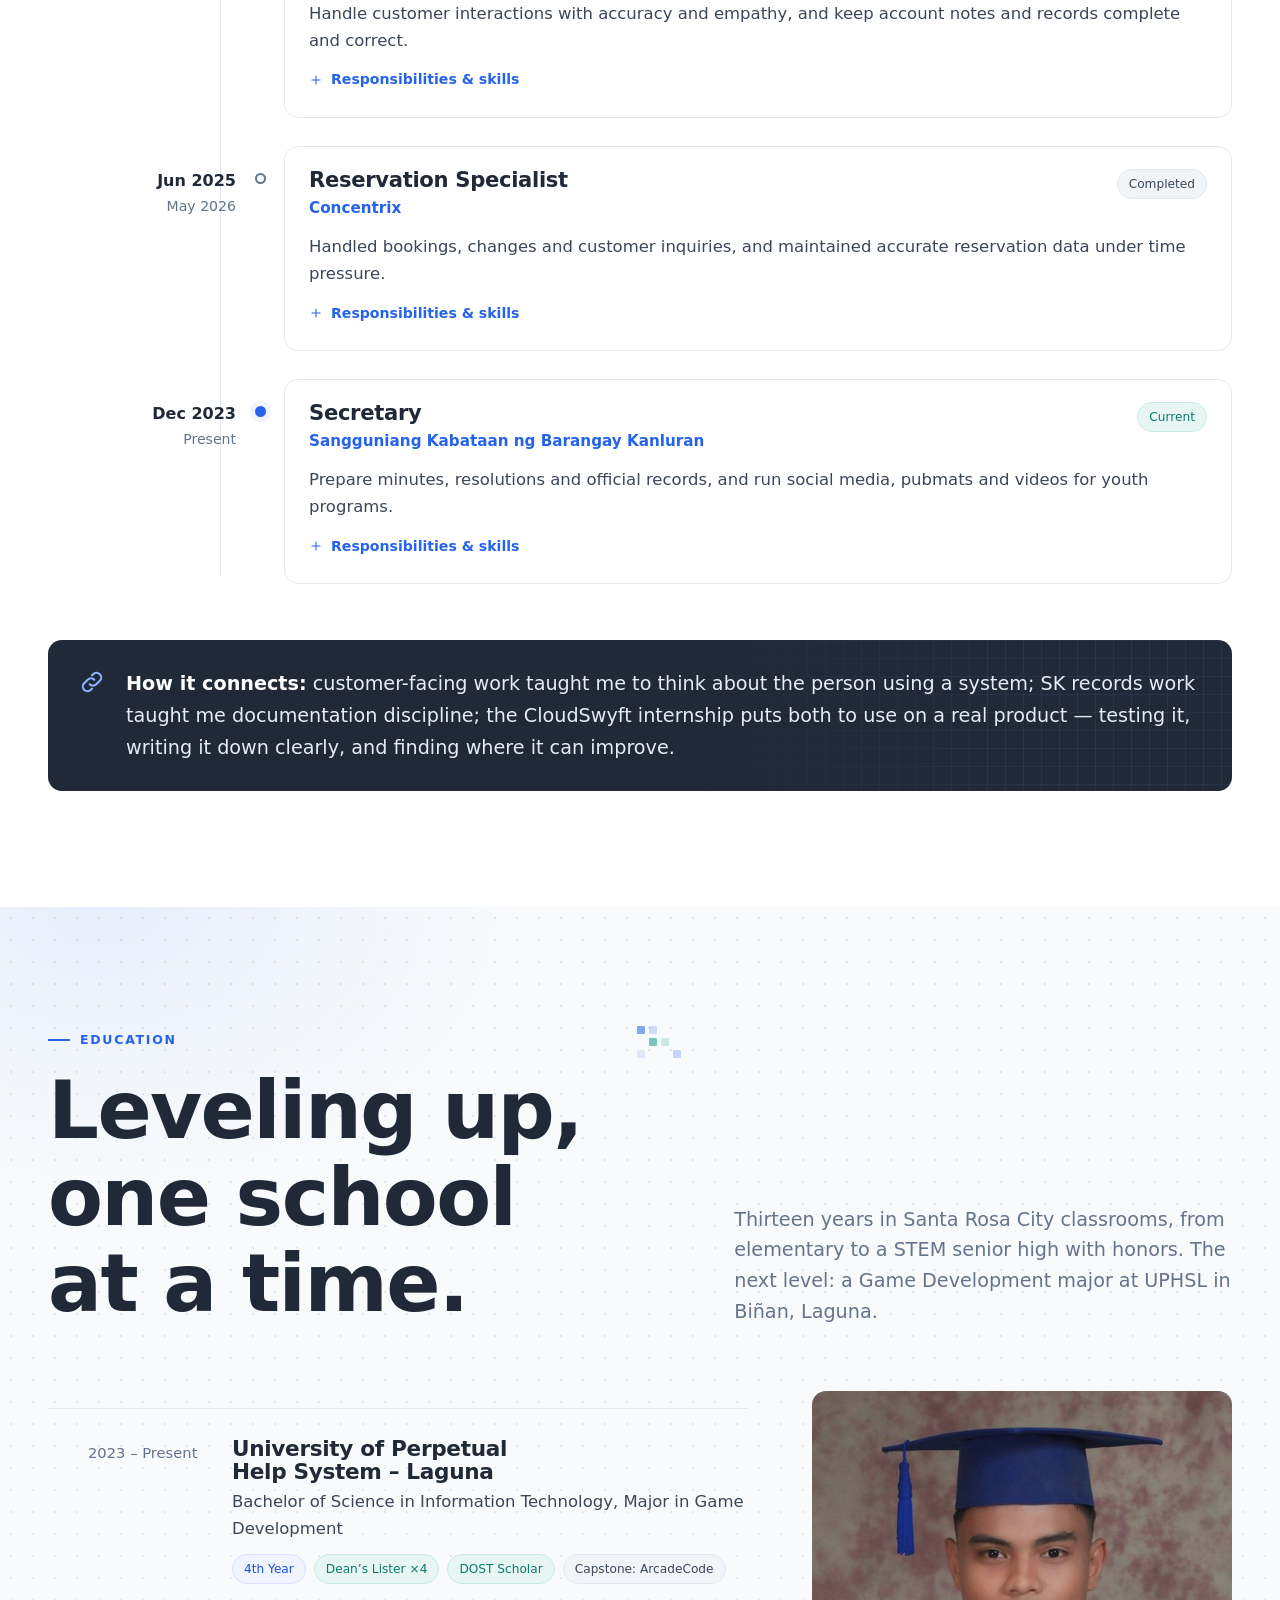
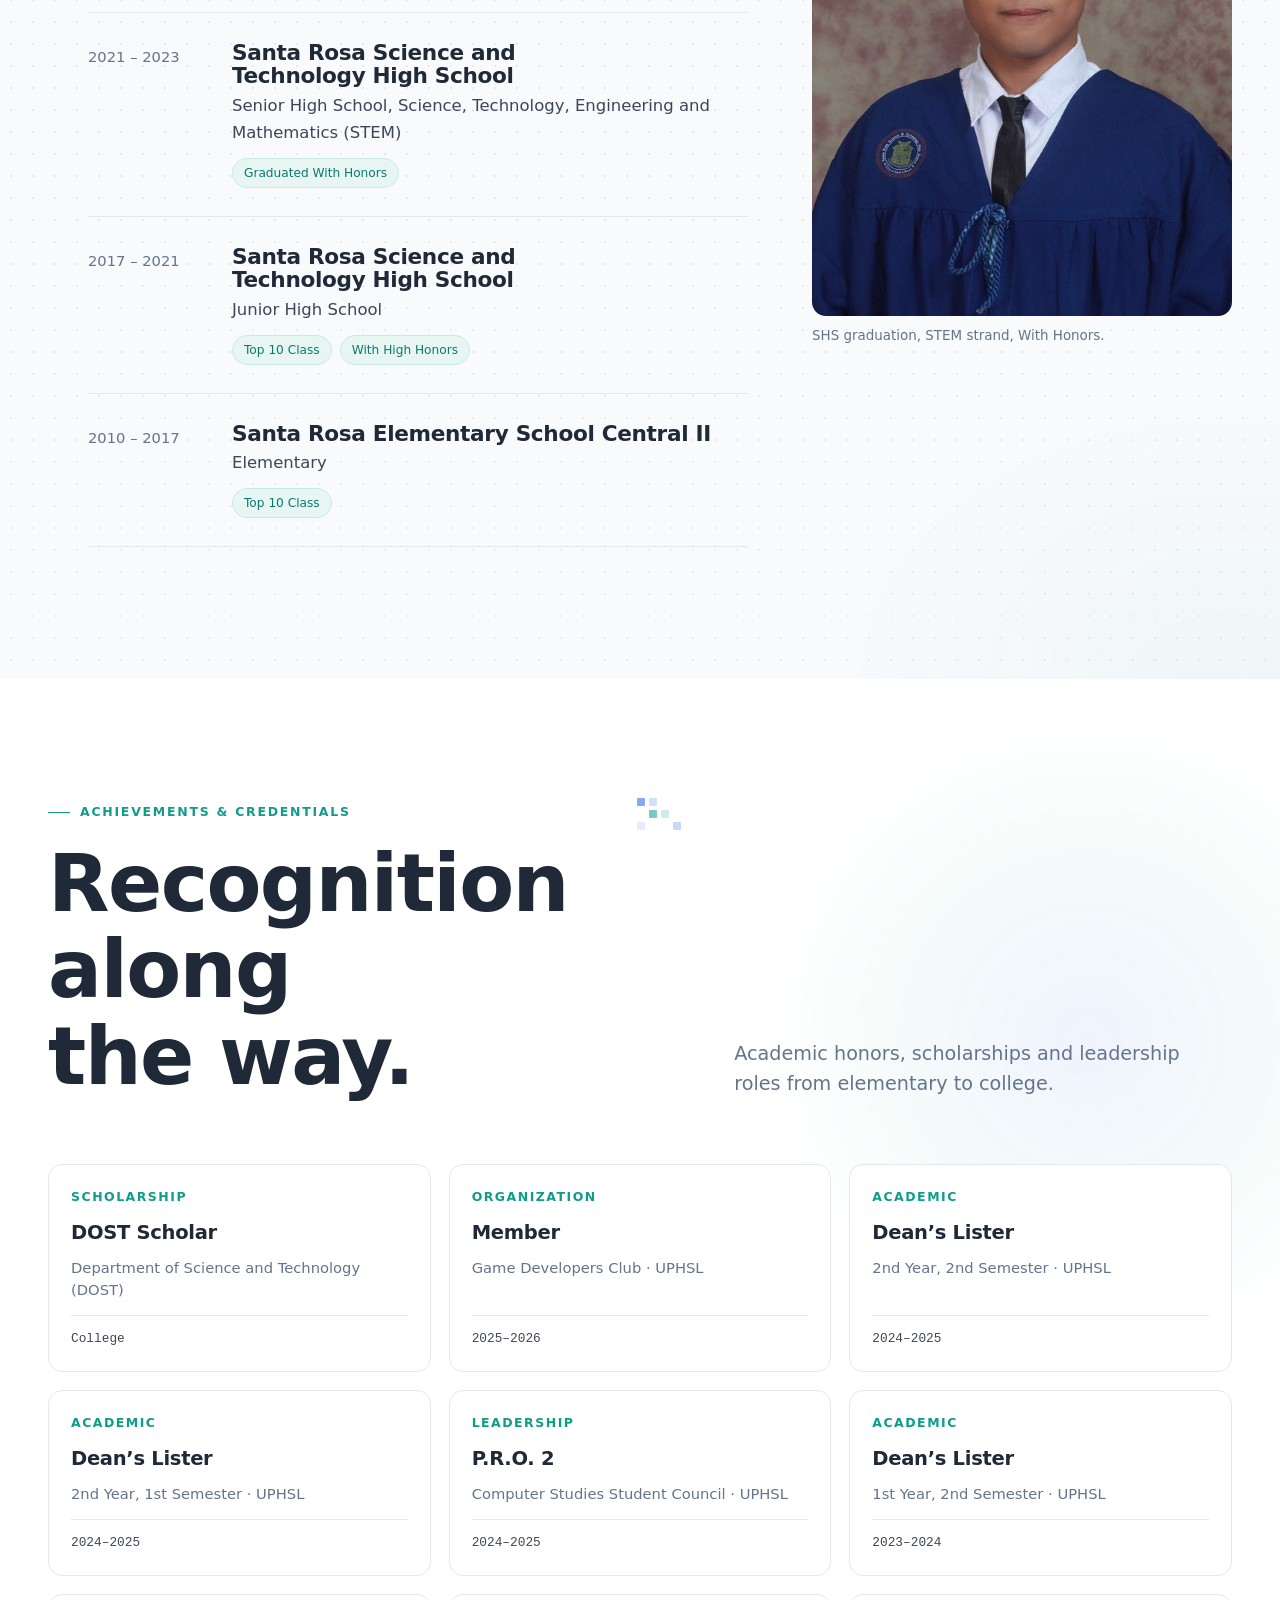
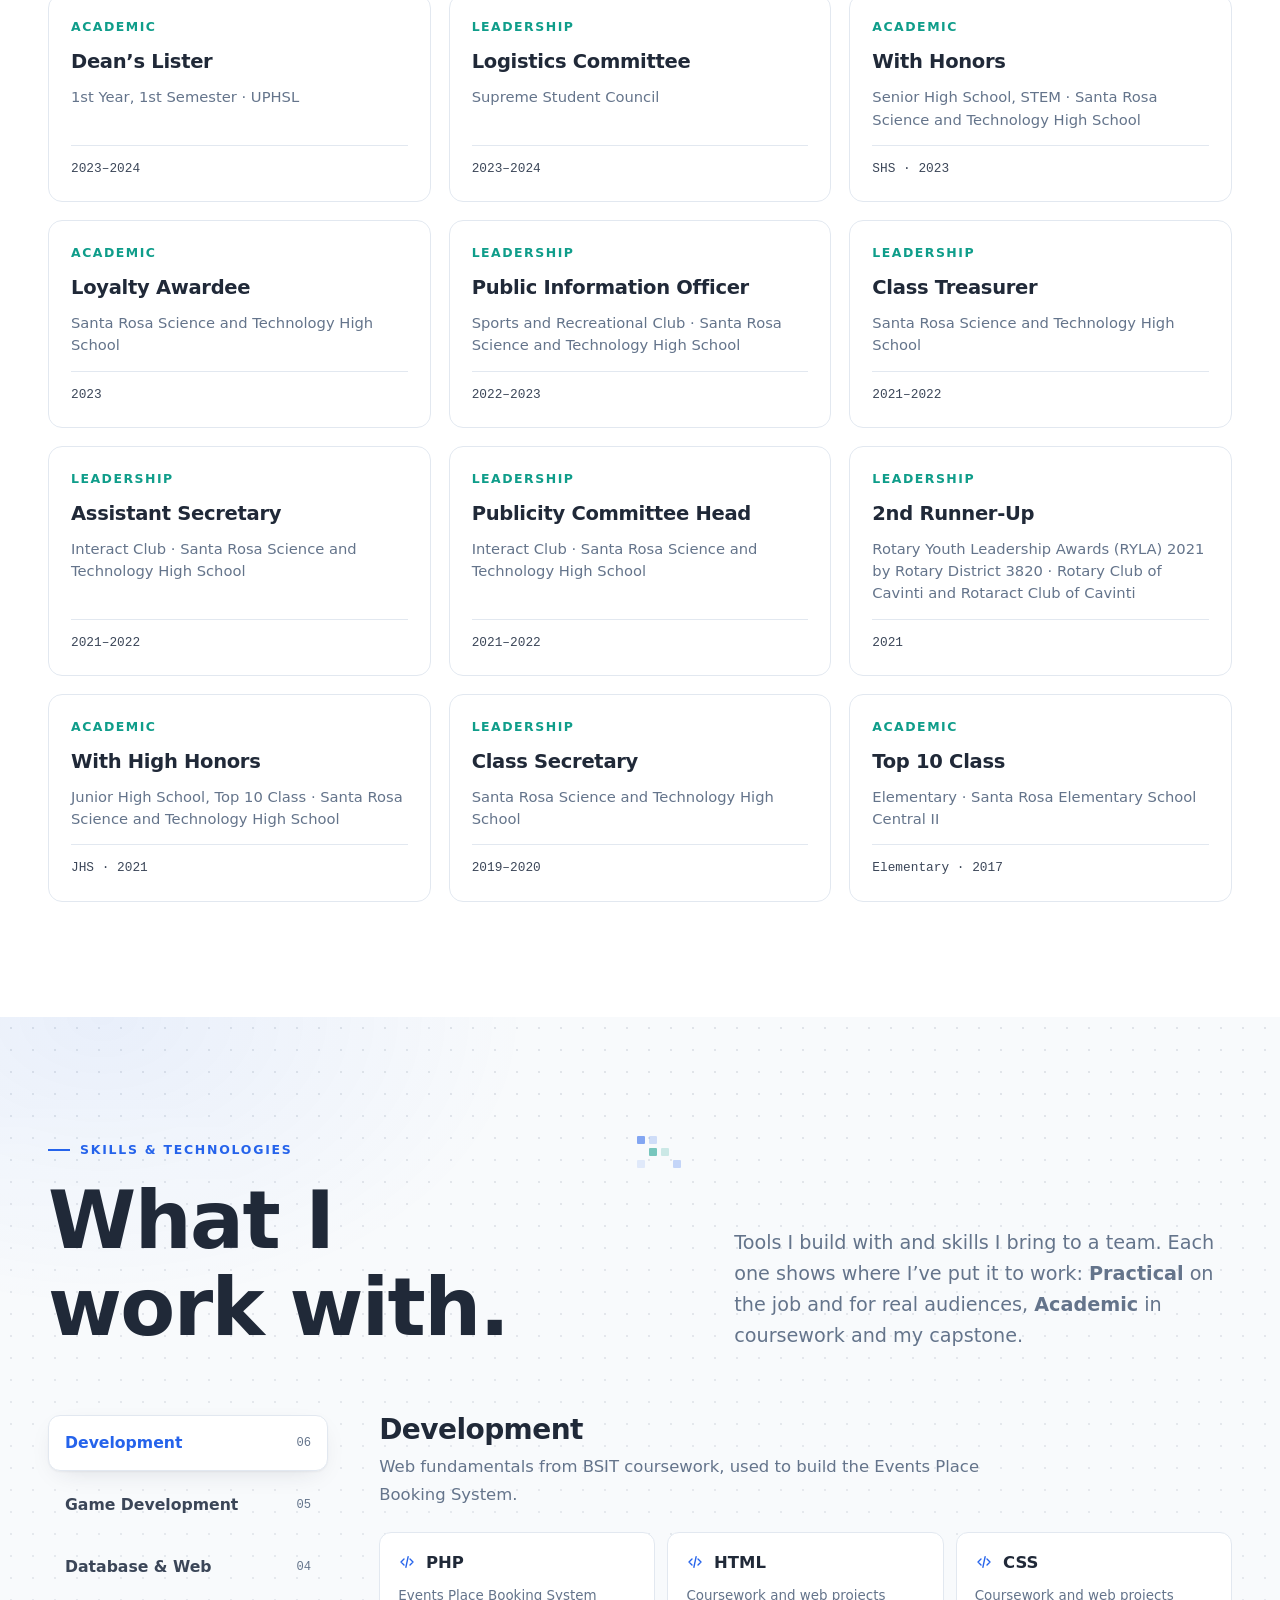
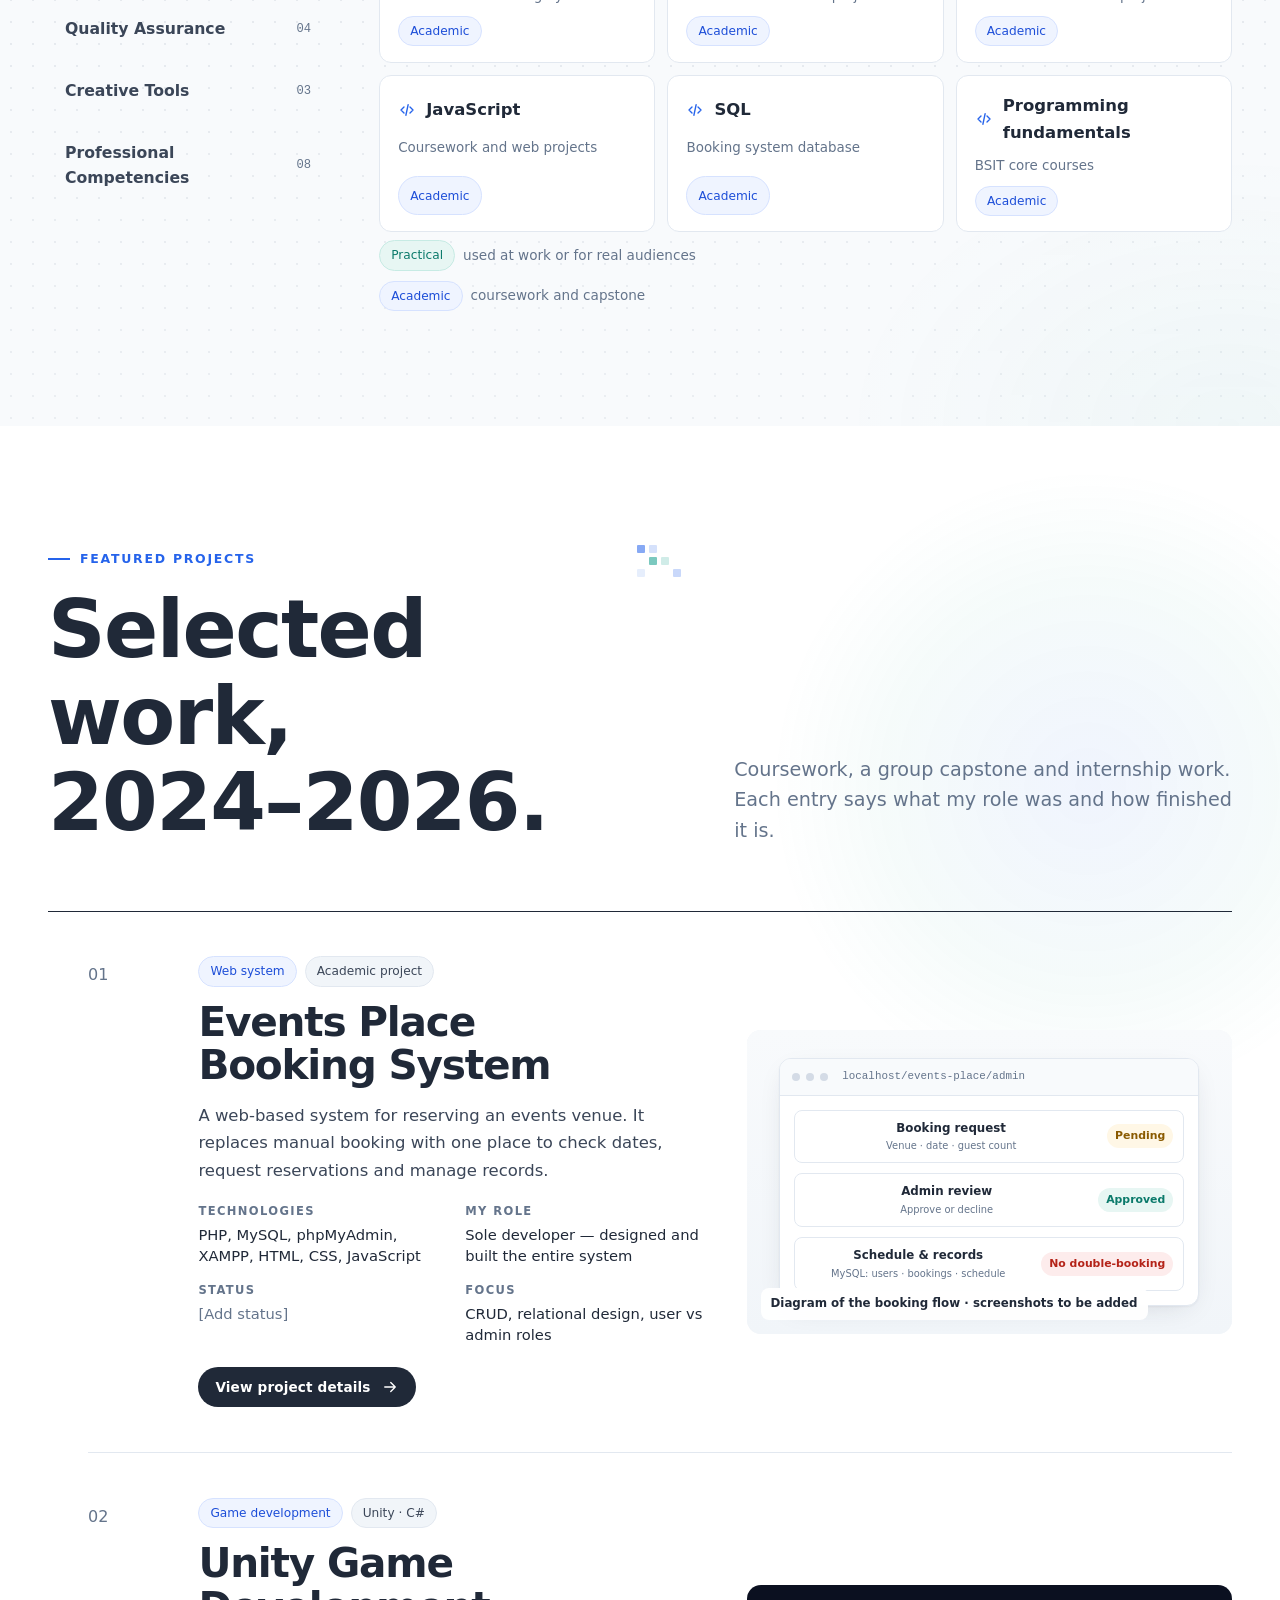
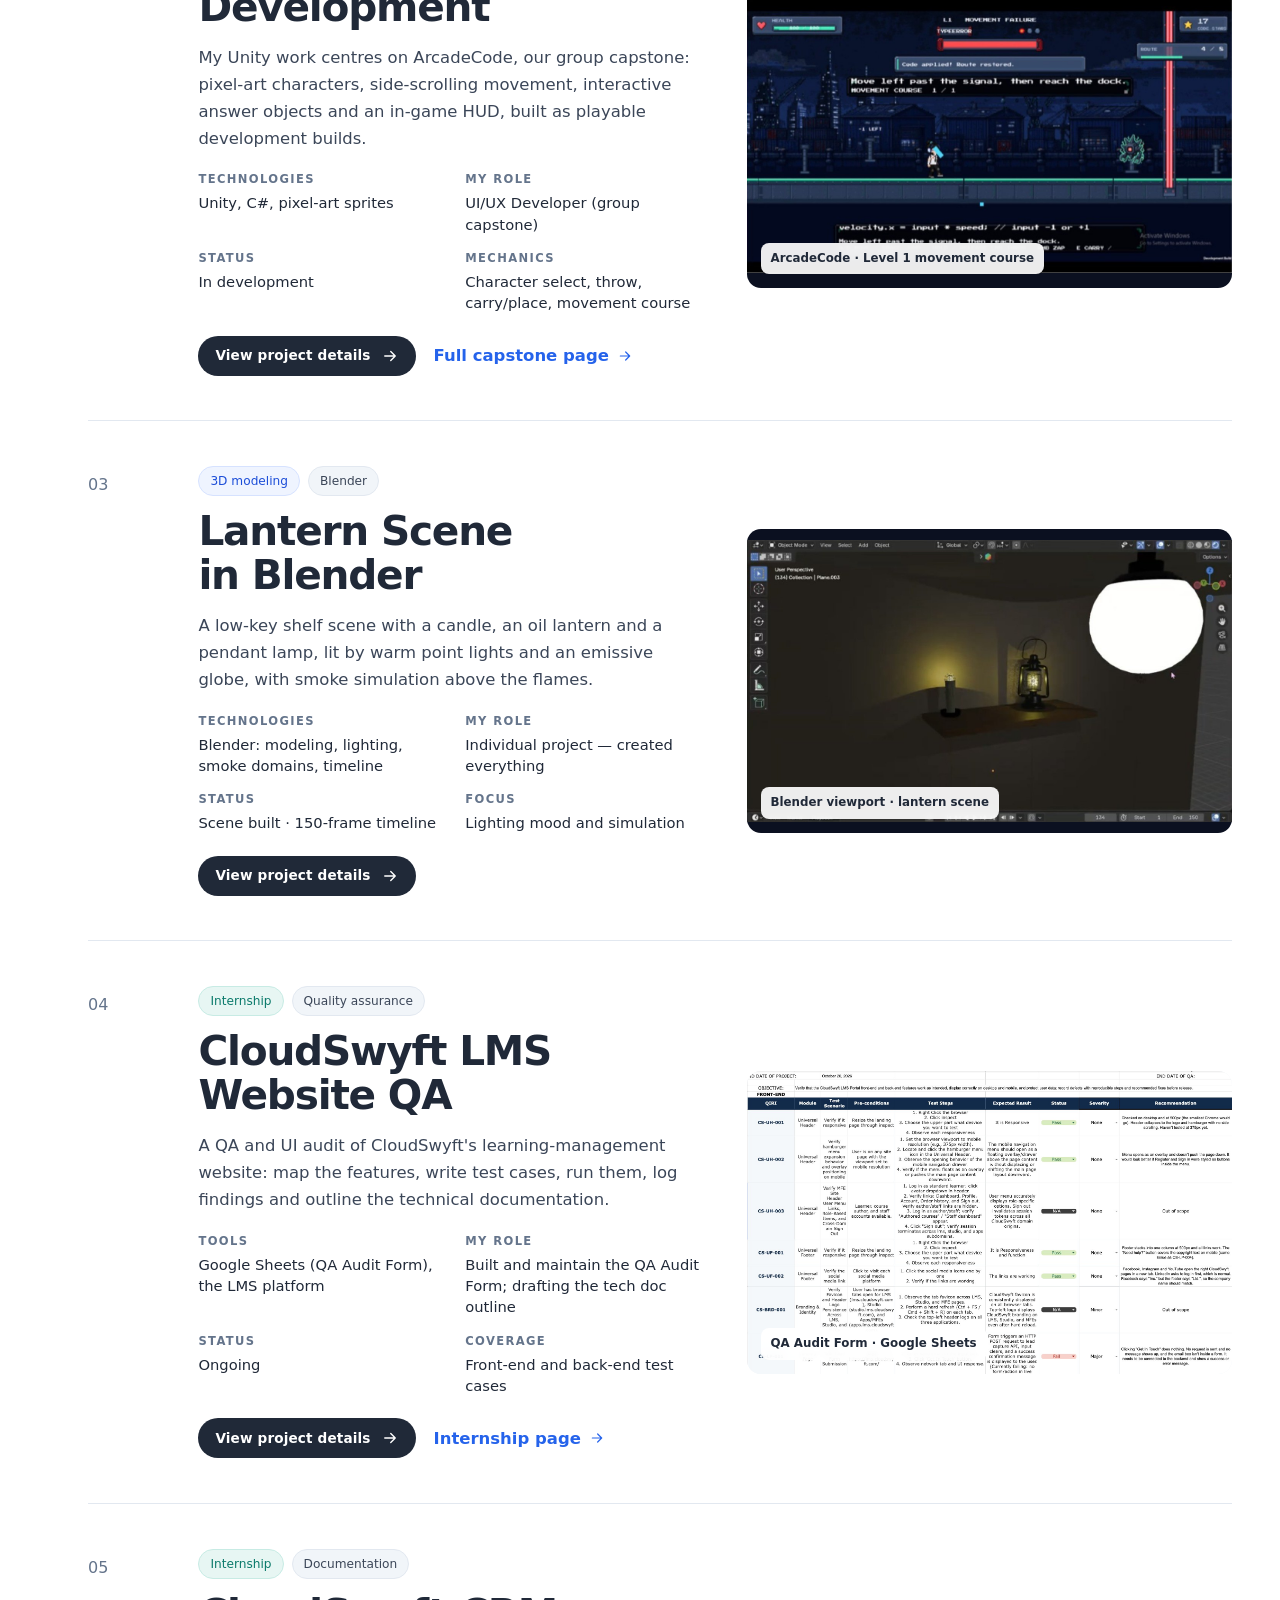
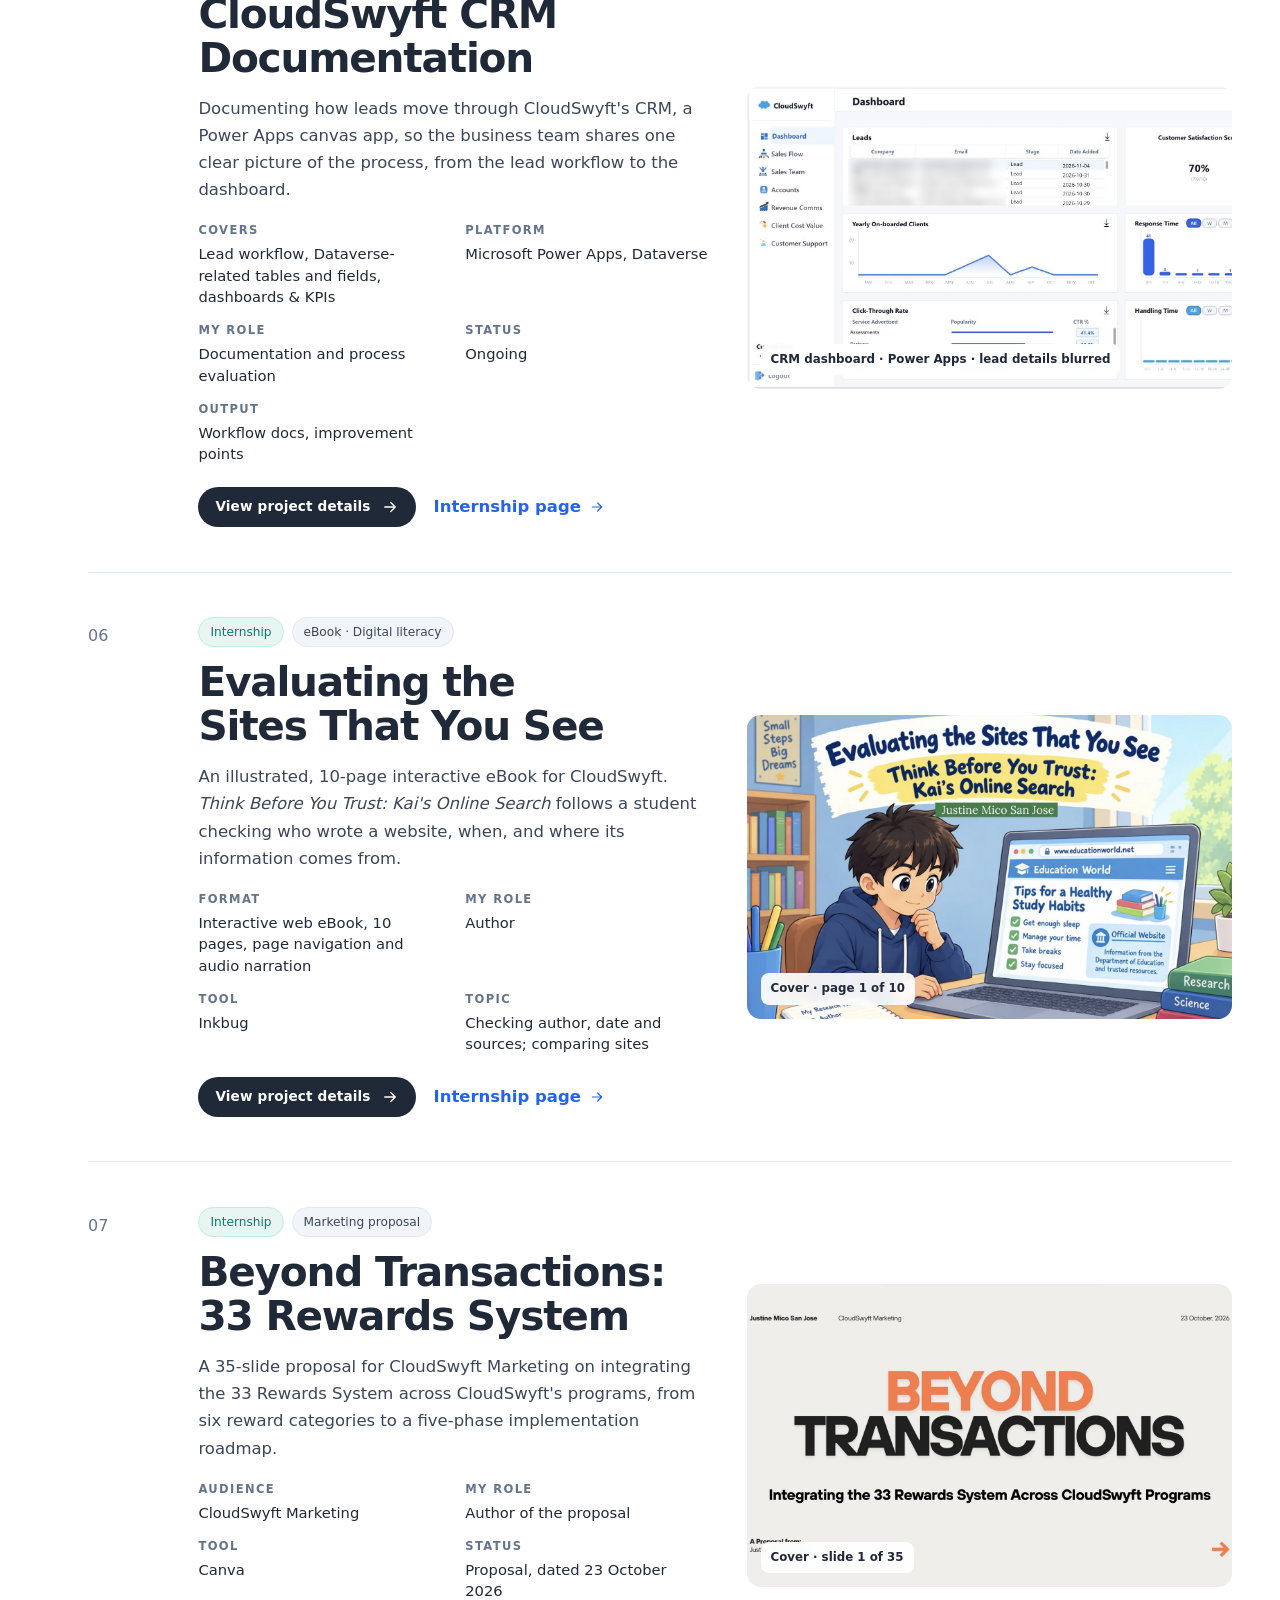
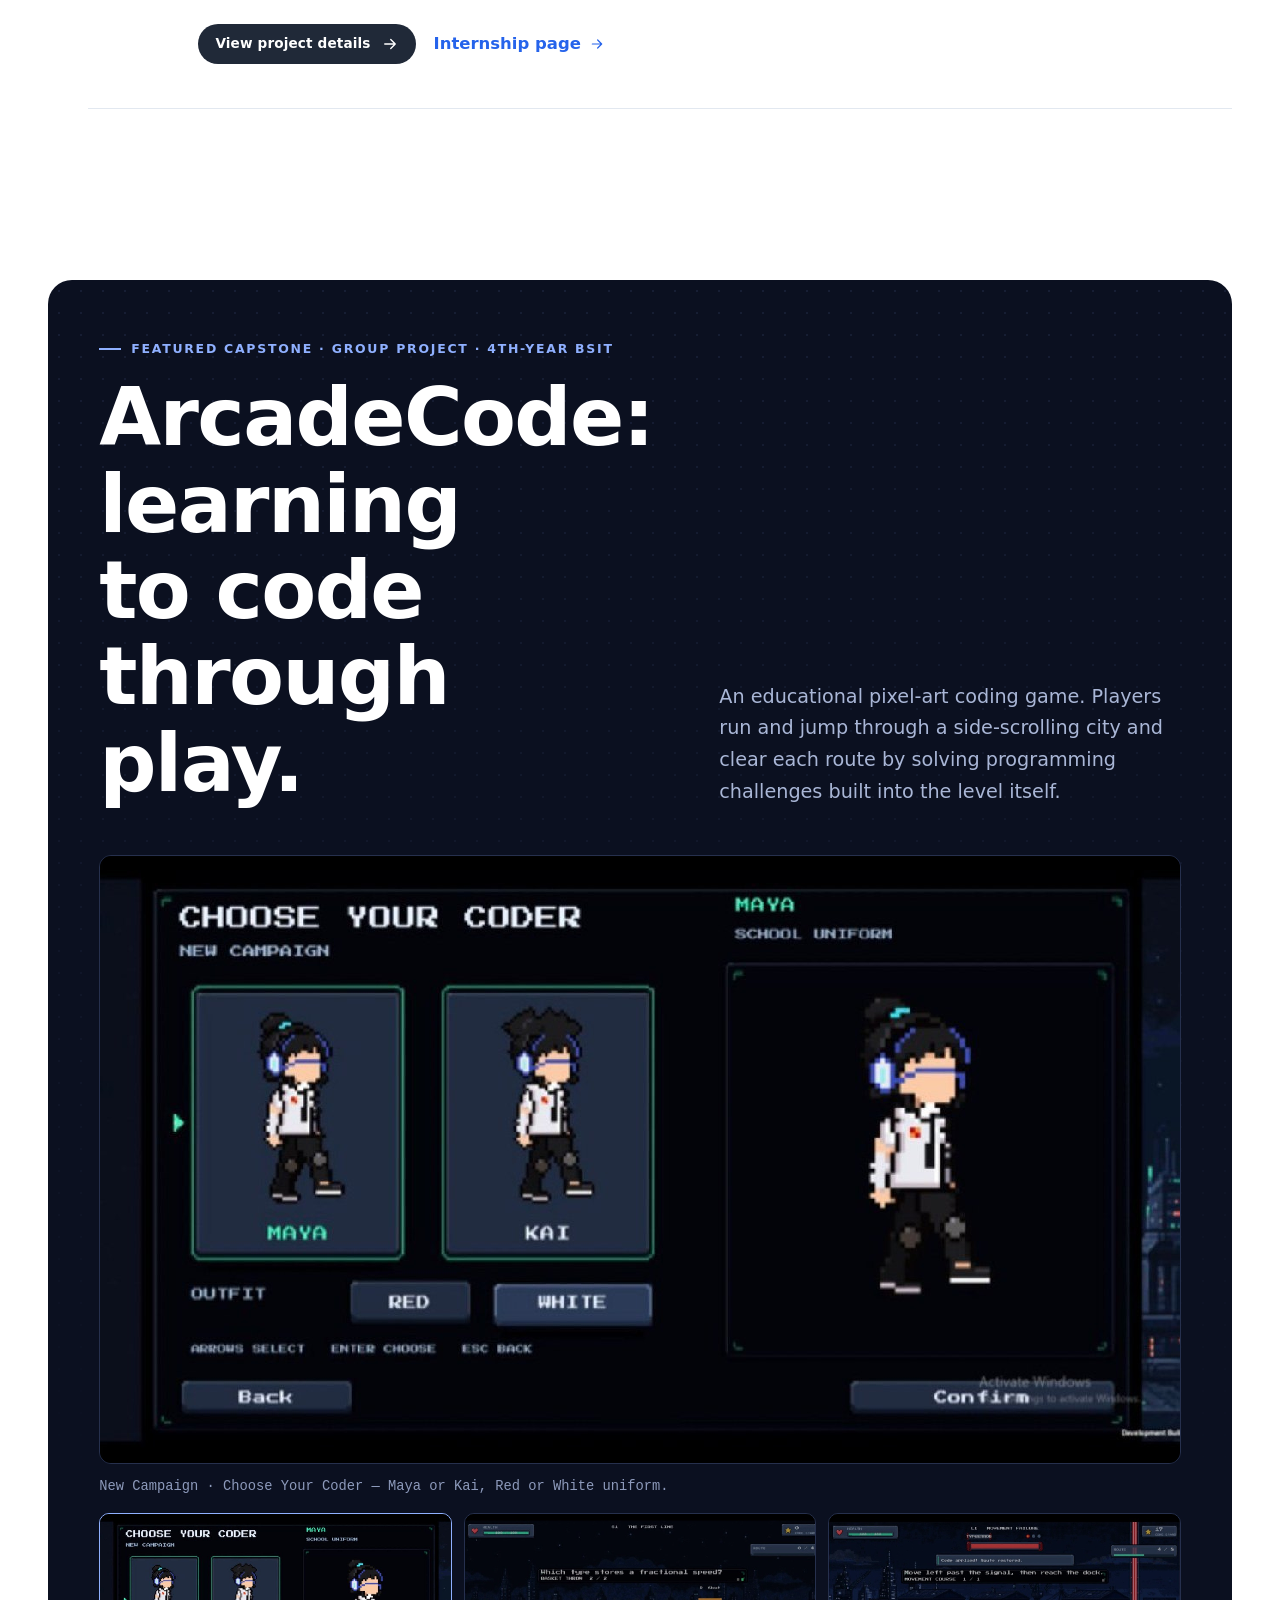
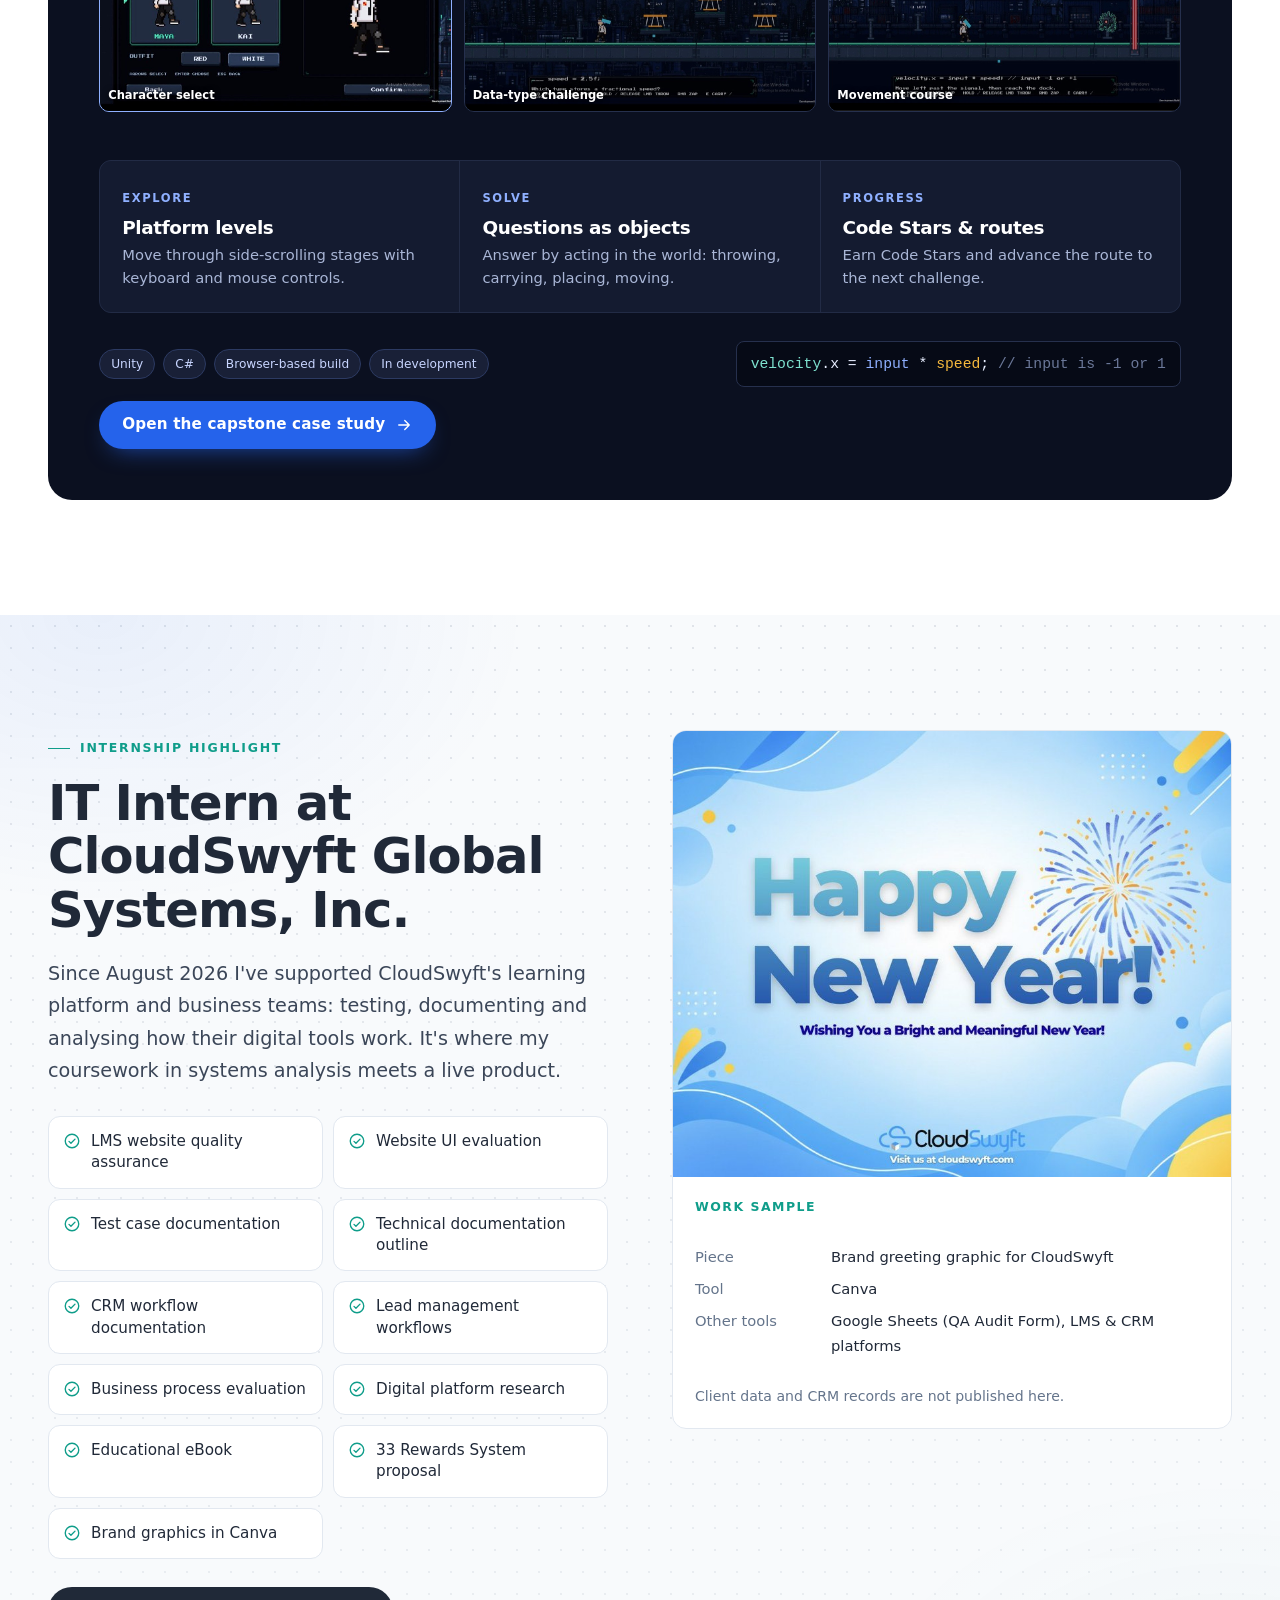
==== commit 27b9c404: "Use travel photo in About and mark 4th Year" ====
--- a/index.html
+++ b/index.html
@@ -94,8 +94,8 @@
   <div class="wrap about">
     <div class="about__photo reveal">
       <figure>
-        <div class="frame"><img src="assets/images/shs-graduation.jpg" width="561" height="808" loading="lazy" alt="Justine in a blue graduation toga and cap at his Senior High School graduation photo."></div>
-        <figcaption>Senior High graduation, Santa Rosa Science and Technology High School.</figcaption>
+        <div class="frame"><img src="assets/images/justine-travel.jpg" width="1200" height="1600" loading="lazy" alt="Justine in a cream sweater smiling in front of an illuminated castle at night."></div>
+        <figcaption>Off the clock, collecting new places and stories.</figcaption>
       </figure>
     </div>
     <div class="about__body">
@@ -231,7 +231,7 @@
           <div>
             <h3>University of Perpetual Help System – Laguna</h3>
             <p class="deg">Bachelor of Science in Information Technology, Major in Game Development</p>
-            <div class="chips"><span class="chip chip--blue">Incoming 4th Year</span><span class="chip chip--teal">Dean’s Lister ×4</span><span class="chip chip--teal">DOST Scholar</span><span class="chip">Capstone: ArcadeCode</span></div>
+            <div class="chips"><span class="chip chip--blue">4th Year</span><span class="chip chip--teal">Dean’s Lister ×4</span><span class="chip chip--teal">DOST Scholar</span><span class="chip">Capstone: ArcadeCode</span></div>
           </div>
         </li>
         <li class="edu reveal">
